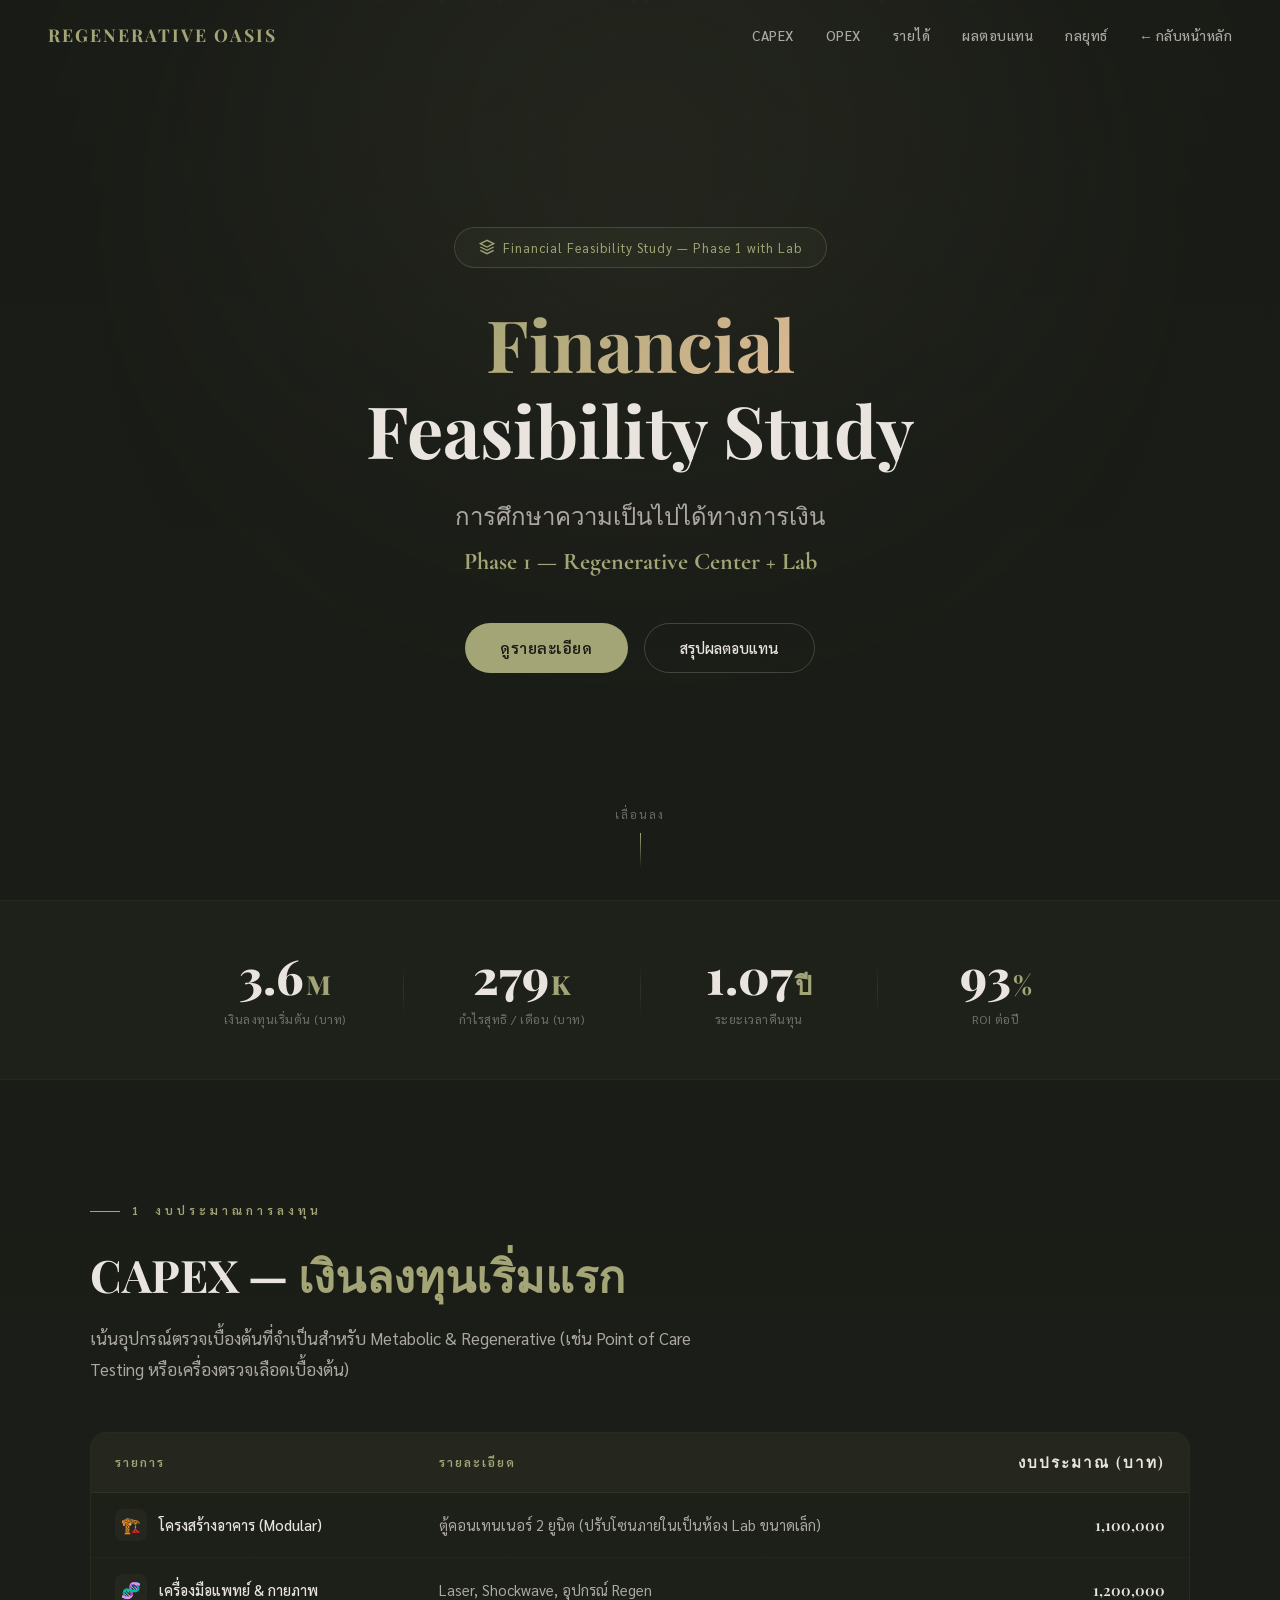
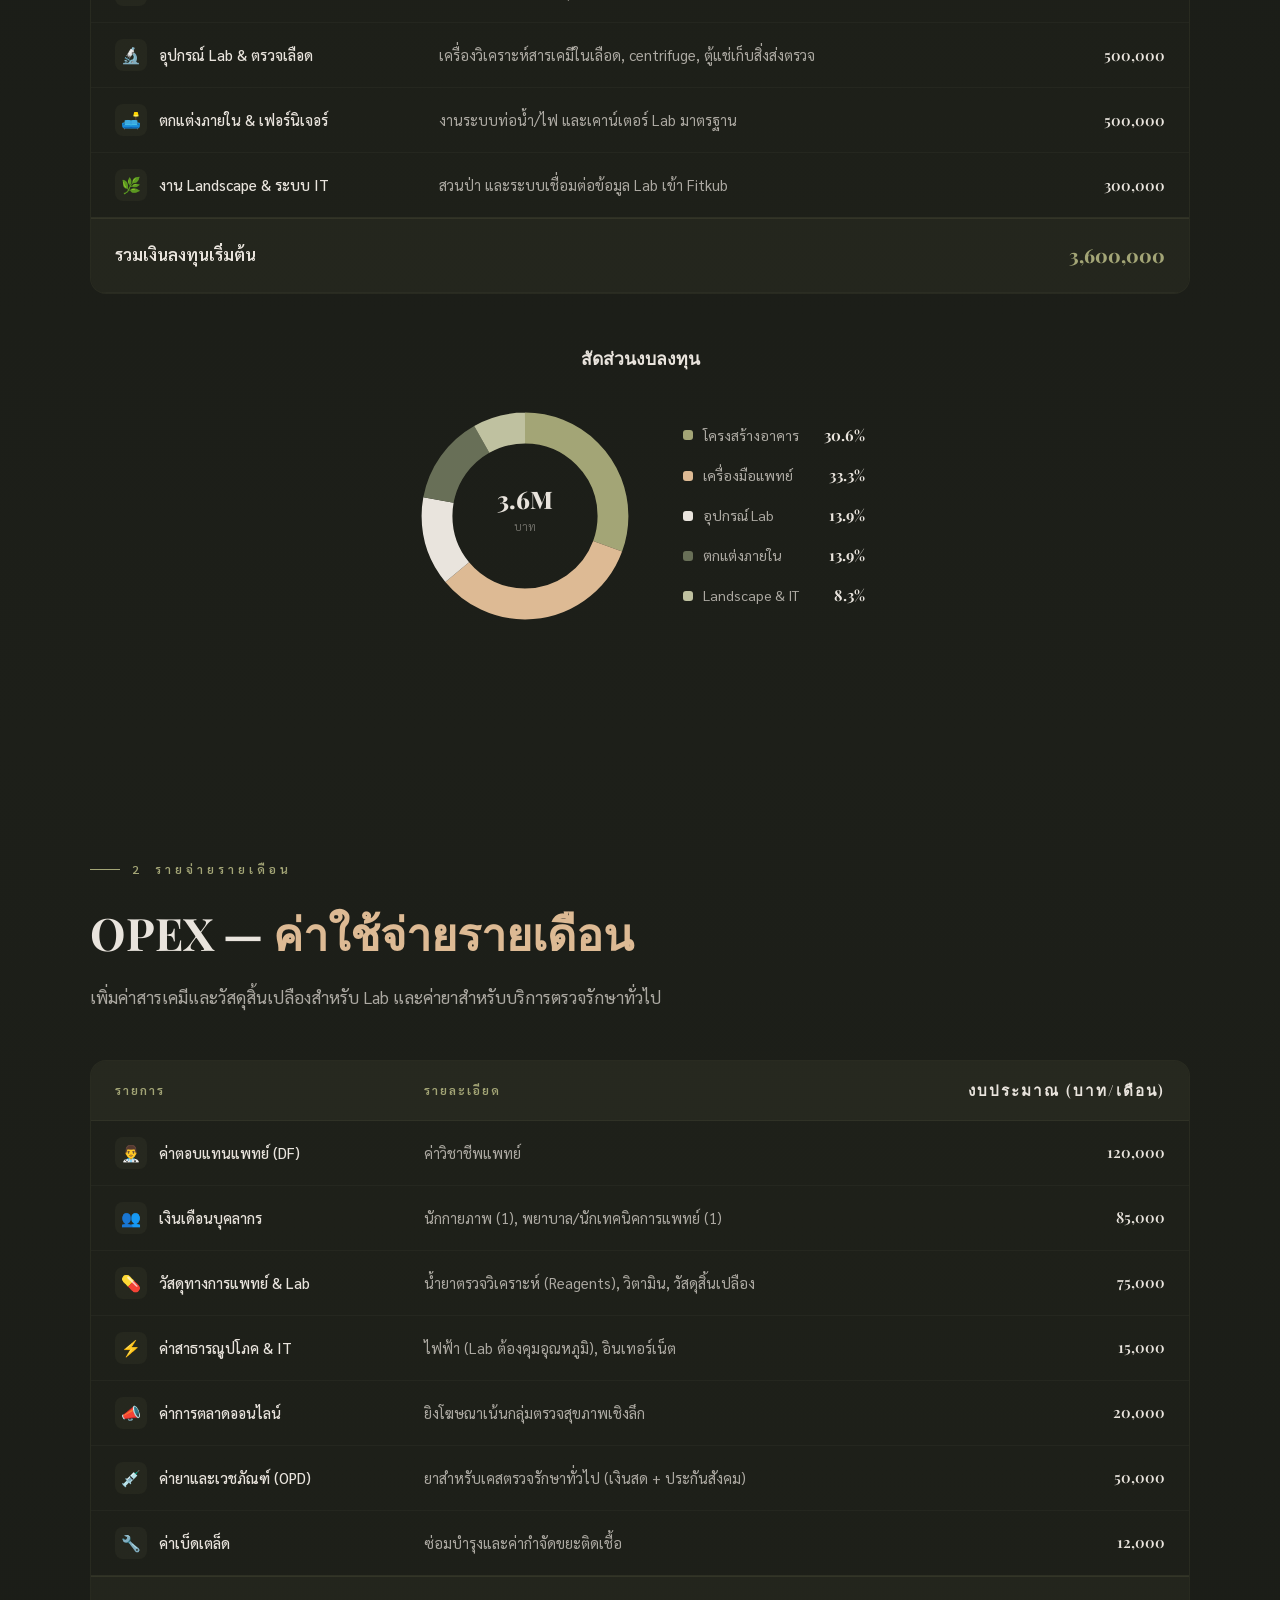
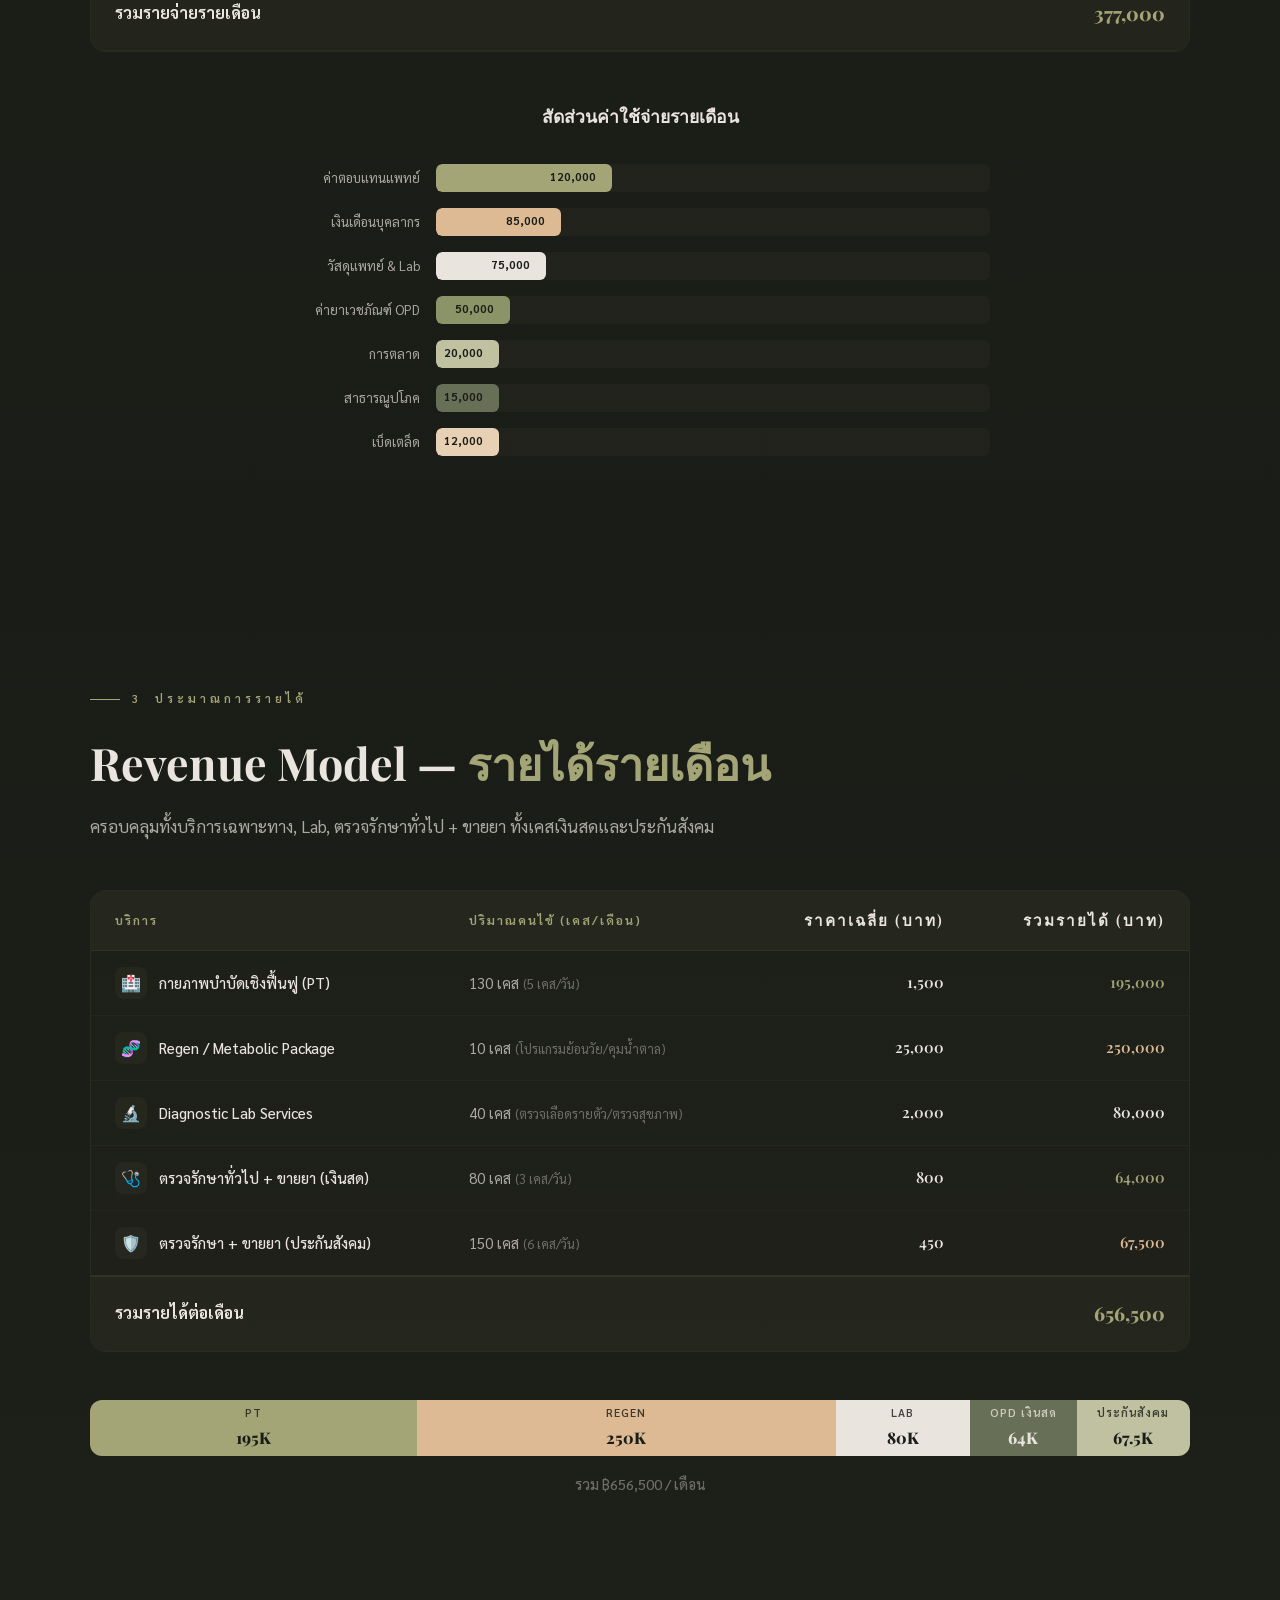
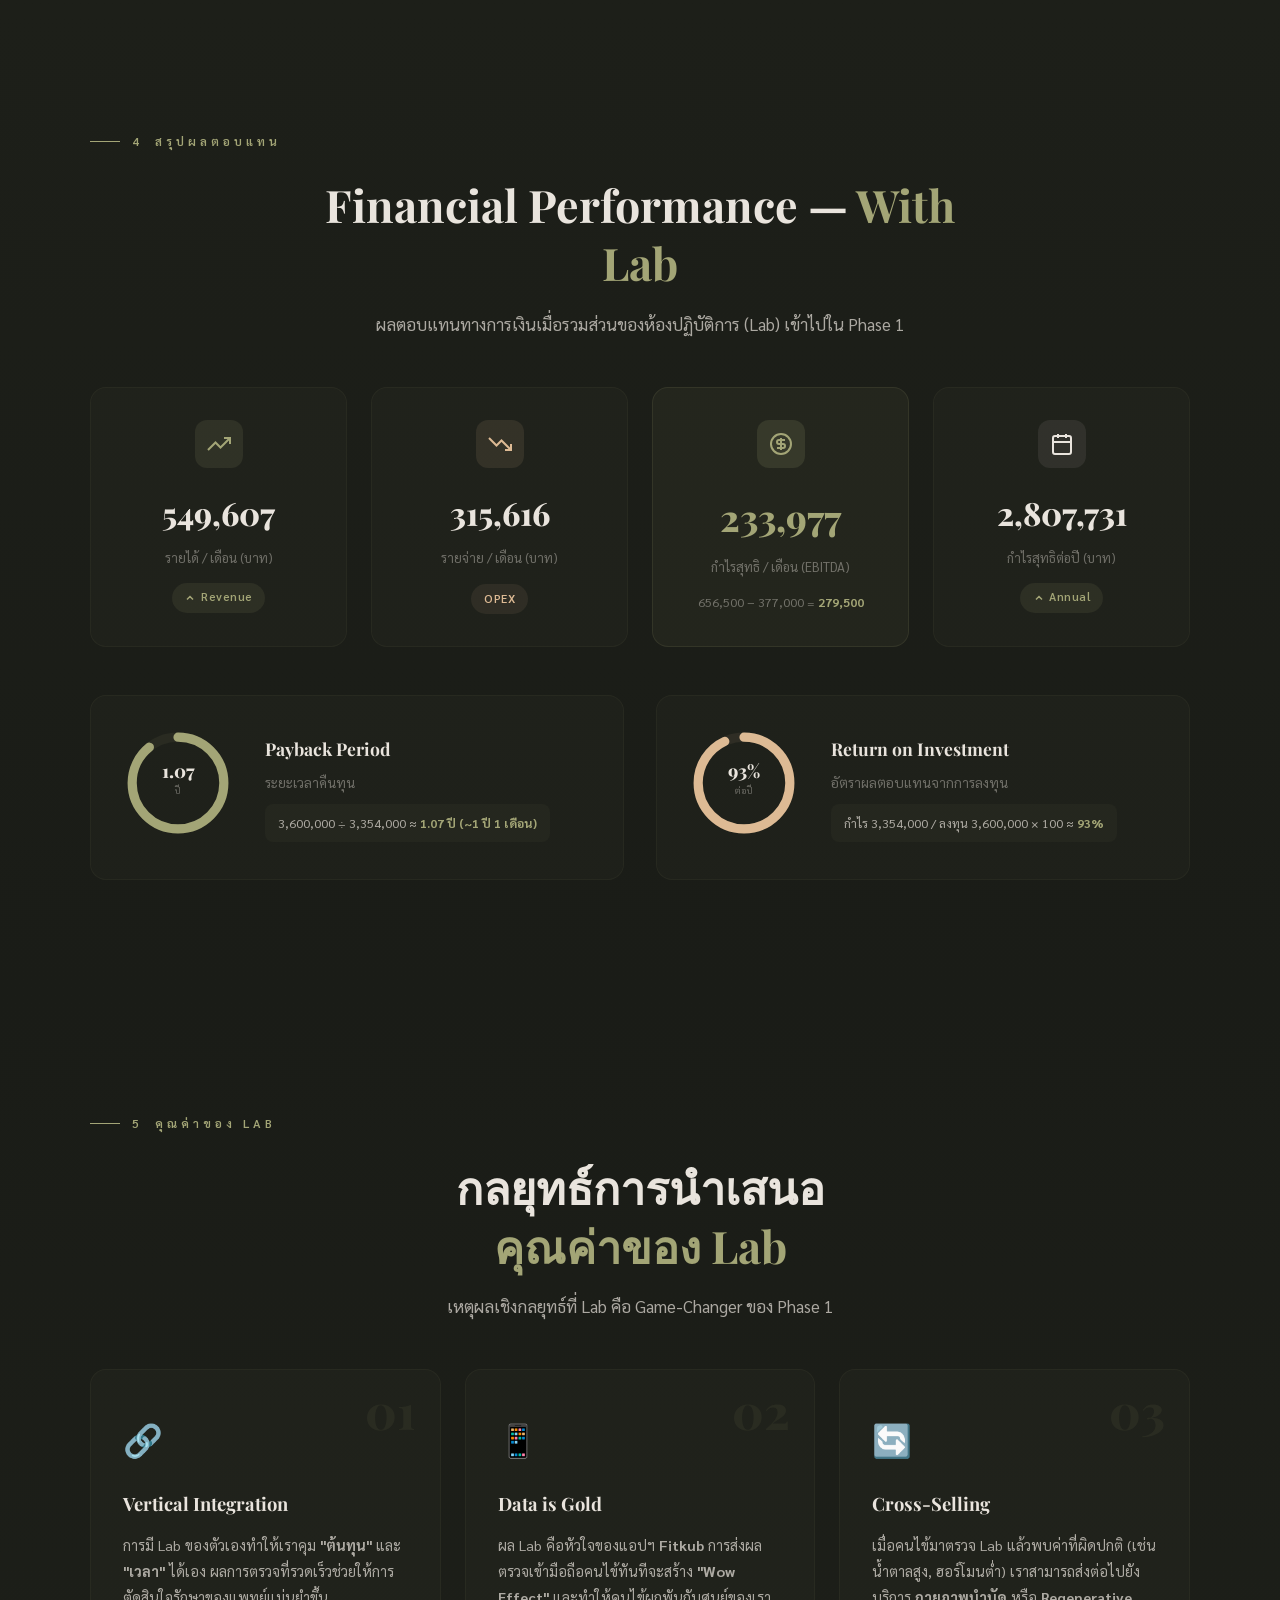
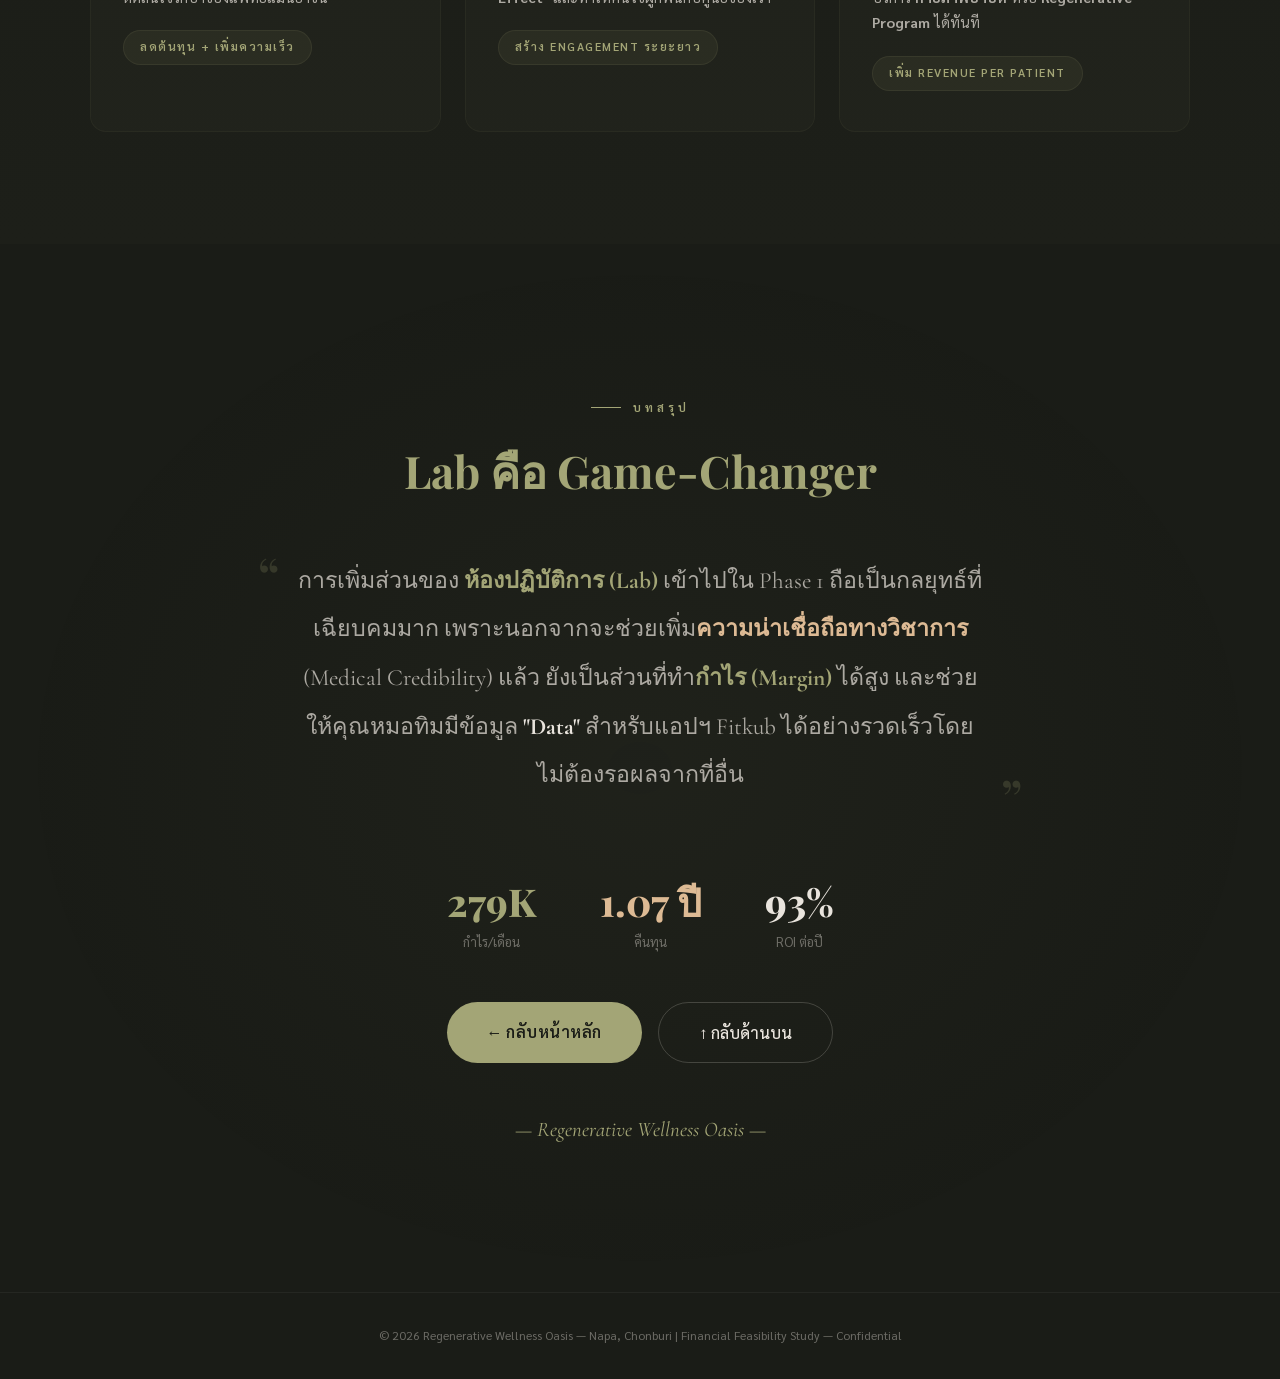
==== feasibility.html @ ae953f95 "feat: add Financial Feasibility Study page with OPD + pharmacy revenue streams - New feasibility.htm" ====
<!DOCTYPE html>
<html lang="th">

<head>
    <meta charset="UTF-8">
    <meta name="viewport" content="width=device-width, initial-scale=1.0">
    <title>Financial Feasibility Study | Regenerative Wellness Oasis</title>
    <meta name="description" content="การศึกษาความเป็นไปได้ทางการเงิน โครงการ Regenerative Wellness Oasis นาป่า ชลบุรี">
    <link rel="stylesheet" href="styles.css">
    <link rel="stylesheet" href="feasibility.css">
</head>

<body>

    <!-- LOADING SCREEN -->
    <div class="loader" id="loader">
        <div class="loader-ring" style="position:relative"></div>
    </div>

    <!-- PARTICLES -->
    <div class="particles" id="particles"></div>

    <!-- NAVIGATION -->
    <nav id="nav">
        <a href="index.html" class="nav-logo" style="text-decoration:none">REGENERATIVE OASIS</a>
        <ul class="nav-links">
            <li><a href="#capex">CAPEX</a></li>
            <li><a href="#opex">OPEX</a></li>
            <li><a href="#revenue">รายได้</a></li>
            <li><a href="#performance">ผลตอบแทน</a></li>
            <li><a href="#strategy">กลยุทธ์</a></li>
            <li><a href="index.html">← กลับหน้าหลัก</a></li>
        </ul>
    </nav>

    <!-- ============================== HERO ============================== -->
    <section class="hero feasibility-hero">
        <div class="hero-bg feasibility-hero-bg"></div>
        <div class="hero-content">
            <div class="hero-badge">
                <svg width="16" height="16" viewBox="0 0 24 24" fill="none" stroke="currentColor" stroke-width="2">
                    <path d="M12 2L2 7l10 5 10-5-10-5zM2 17l10 5 10-5M2 12l10 5 10-5" />
                </svg>
                Financial Feasibility Study — Phase 1 with Lab
            </div>
            <h1>
                <span class="gradient-text">Financial</span><br>
                Feasibility Study
            </h1>
            <p class="hero-subtitle">
                การศึกษาความเป็นไปได้ทางการเงิน<br>
                <strong style="color:var(--sage)">Phase 1 — Regenerative Center + Lab</strong>
            </p>
            <div class="hero-cta">
                <button class="btn-primary"
                    onclick="document.getElementById('capex').scrollIntoView({behavior:'smooth'})">ดูรายละเอียด</button>
                <button class="btn-outline"
                    onclick="document.getElementById('performance').scrollIntoView({behavior:'smooth'})">สรุปผลตอบแทน</button>
            </div>
        </div>
        <div class="scroll-indicator">
            <span>เลื่อนลง</span>
            <div class="scroll-line"></div>
        </div>
    </section>

    <!-- ============================== EXECUTIVE SUMMARY STRIP ============================== -->
    <div class="exec-strip">
        <div class="exec-strip-inner">
            <div class="exec-stat reveal">
                <div class="exec-number">3.6<span class="exec-unit">M</span></div>
                <div class="exec-label">เงินลงทุนเริ่มต้น (บาท)</div>
            </div>
            <div class="exec-divider"></div>
            <div class="exec-stat reveal reveal-delay-1">
                <div class="exec-number">279<span class="exec-unit">K</span></div>
                <div class="exec-label">กำไรสุทธิ / เดือน (บาท)</div>
            </div>
            <div class="exec-divider"></div>
            <div class="exec-stat reveal reveal-delay-2">
                <div class="exec-number">1.07<span class="exec-unit">ปี</span></div>
                <div class="exec-label">ระยะเวลาคืนทุน</div>
            </div>
            <div class="exec-divider"></div>
            <div class="exec-stat reveal reveal-delay-3">
                <div class="exec-number">93<span class="exec-unit">%</span></div>
                <div class="exec-label">ROI ต่อปี</div>
            </div>
        </div>
    </div>

    <!-- ============================== CAPEX ============================== -->
    <section id="capex" class="fs-section">
        <div class="section-container">
            <div class="section-label reveal">
                <span>1</span> งบประมาณการลงทุน
            </div>
            <h2 class="section-title reveal reveal-delay-1">
                CAPEX — <span style="color:var(--sage)">เงินลงทุนเริ่มแรก</span>
            </h2>
            <p class="section-desc reveal reveal-delay-2">
                เน้นอุปกรณ์ตรวจเบื้องต้นที่จำเป็นสำหรับ Metabolic & Regenerative
                (เช่น Point of Care Testing หรือเครื่องตรวจเลือดเบื้องต้น)
            </p>

            <div class="fs-table-wrap reveal reveal-delay-3">
                <table class="fs-table">
                    <thead>
                        <tr>
                            <th>รายการ</th>
                            <th>รายละเอียด</th>
                            <th class="num">งบประมาณ (บาท)</th>
                        </tr>
                    </thead>
                    <tbody>
                        <tr>
                            <td>
                                <div class="item-with-icon">
                                    <span class="table-icon">🏗️</span>
                                    โครงสร้างอาคาร (Modular)
                                </div>
                            </td>
                            <td>ตู้คอนเทนเนอร์ 2 ยูนิต (ปรับโซนภายในเป็นห้อง Lab ขนาดเล็ก)</td>
                            <td class="num">1,100,000</td>
                        </tr>
                        <tr>
                            <td>
                                <div class="item-with-icon">
                                    <span class="table-icon">🧬</span>
                                    เครื่องมือแพทย์ & กายภาพ
                                </div>
                            </td>
                            <td>Laser, Shockwave, อุปกรณ์ Regen</td>
                            <td class="num">1,200,000</td>
                        </tr>
                        <tr>
                            <td>
                                <div class="item-with-icon">
                                    <span class="table-icon">🔬</span>
                                    อุปกรณ์ Lab & ตรวจเลือด
                                </div>
                            </td>
                            <td>เครื่องวิเคราะห์สารเคมีในเลือด, centrifuge, ตู้แช่เก็บสิ่งส่งตรวจ</td>
                            <td class="num">500,000</td>
                        </tr>
                        <tr>
                            <td>
                                <div class="item-with-icon">
                                    <span class="table-icon">🛋️</span>
                                    ตกแต่งภายใน & เฟอร์นิเจอร์
                                </div>
                            </td>
                            <td>งานระบบท่อน้ำ/ไฟ และเคาน์เตอร์ Lab มาตรฐาน</td>
                            <td class="num">500,000</td>
                        </tr>
                        <tr>
                            <td>
                                <div class="item-with-icon">
                                    <span class="table-icon">🌿</span>
                                    งาน Landscape & ระบบ IT
                                </div>
                            </td>
                            <td>สวนป่า และระบบเชื่อมต่อข้อมูล Lab เข้า Fitkub</td>
                            <td class="num">300,000</td>
                        </tr>
                    </tbody>
                    <tfoot>
                        <tr>
                            <td colspan="2">รวมเงินลงทุนเริ่มต้น</td>
                            <td class="num total">3,600,000</td>
                        </tr>
                    </tfoot>
                </table>
            </div>

            <!-- CAPEX Donut Chart -->
            <div class="chart-section reveal">
                <h3 class="chart-title">สัดส่วนงบลงทุน</h3>
                <div class="donut-container">
                    <svg class="donut-chart" viewBox="0 0 200 200">
                        <!-- Background circle -->
                        <circle cx="100" cy="100" r="80" fill="none" stroke="rgba(163,165,118,0.06)"
                            stroke-width="28" />
                        <!-- Segments — total circumference = 2π×80 ≈ 502.65 -->
                        <!-- Building 30.56% = 153.6 -->
                        <circle class="donut-seg seg-1" cx="100" cy="100" r="80" fill="none" stroke="var(--sage)"
                            stroke-width="28" stroke-dasharray="153.6 349.05" stroke-dashoffset="0"
                            transform="rotate(-90 100 100)" />
                        <!-- Medical 33.33% = 167.55 -->
                        <circle class="donut-seg seg-2" cx="100" cy="100" r="80" fill="none" stroke="var(--sand)"
                            stroke-width="28" stroke-dasharray="167.55 335.1" stroke-dashoffset="-153.6"
                            transform="rotate(-90 100 100)" />
                        <!-- Lab 13.89% = 69.81 -->
                        <circle class="donut-seg seg-3" cx="100" cy="100" r="80" fill="none" stroke="var(--cream)"
                            stroke-width="28" stroke-dasharray="69.81 432.84" stroke-dashoffset="-321.15"
                            transform="rotate(-90 100 100)" />
                        <!-- Interior 13.89% -->
                        <circle class="donut-seg seg-4" cx="100" cy="100" r="80" fill="none" stroke="var(--olive)"
                            stroke-width="28" stroke-dasharray="69.81 432.84" stroke-dashoffset="-390.96"
                            transform="rotate(-90 100 100)" />
                        <!-- Landscape 8.33% = 41.89 -->
                        <circle class="donut-seg seg-5" cx="100" cy="100" r="80" fill="none" stroke="var(--sage-light)"
                            stroke-width="28" stroke-dasharray="41.89 460.76" stroke-dashoffset="-460.77"
                            transform="rotate(-90 100 100)" />
                        <!-- Center text -->
                        <text x="100" y="94" text-anchor="middle" fill="var(--cream)" font-family="Playfair Display"
                            font-size="22" font-weight="800">3.6M</text>
                        <text x="100" y="114" text-anchor="middle" fill="var(--text-muted)" font-family="Sarabun"
                            font-size="10">บาท</text>
                    </svg>
                    <div class="donut-legend">
                        <div class="legend-item"><span class="legend-dot" style="background:var(--sage)"></span>
                            โครงสร้างอาคาร
                            <strong>30.6%</strong>
                        </div>
                        <div class="legend-item"><span class="legend-dot" style="background:var(--sand)"></span>
                            เครื่องมือแพทย์
                            <strong>33.3%</strong>
                        </div>
                        <div class="legend-item"><span class="legend-dot" style="background:var(--cream)"></span>
                            อุปกรณ์ Lab
                            <strong>13.9%</strong>
                        </div>
                        <div class="legend-item"><span class="legend-dot" style="background:var(--olive)"></span>
                            ตกแต่งภายใน
                            <strong>13.9%</strong>
                        </div>
                        <div class="legend-item"><span class="legend-dot" style="background:var(--sage-light)"></span>
                            Landscape & IT
                            <strong>8.3%</strong>
                        </div>
                    </div>
                </div>
            </div>
        </div>
    </section>

    <!-- ============================== OPEX ============================== -->
    <section id="opex" class="fs-section fs-section-alt">
        <div class="section-container">
            <div class="section-label reveal">
                <span>2</span> รายจ่ายรายเดือน
            </div>
            <h2 class="section-title reveal reveal-delay-1">
                OPEX — <span style="color:var(--sand)">ค่าใช้จ่ายรายเดือน</span>
            </h2>
            <p class="section-desc reveal reveal-delay-2">
                เพิ่มค่าสารเคมีและวัสดุสิ้นเปลืองสำหรับ Lab และค่ายาสำหรับบริการตรวจรักษาทั่วไป
            </p>

            <div class="fs-table-wrap reveal reveal-delay-3">
                <table class="fs-table">
                    <thead>
                        <tr>
                            <th>รายการ</th>
                            <th>รายละเอียด</th>
                            <th class="num">งบประมาณ (บาท/เดือน)</th>
                        </tr>
                    </thead>
                    <tbody>
                        <tr>
                            <td>
                                <div class="item-with-icon">
                                    <span class="table-icon">👨‍⚕️</span>
                                    ค่าตอบแทนแพทย์ (DF)
                                </div>
                            </td>
                            <td>ค่าวิชาชีพแพทย์</td>
                            <td class="num">120,000</td>
                        </tr>
                        <tr>
                            <td>
                                <div class="item-with-icon">
                                    <span class="table-icon">👥</span>
                                    เงินเดือนบุคลากร
                                </div>
                            </td>
                            <td>นักกายภาพ (1), พยาบาล/นักเทคนิคการแพทย์ (1)</td>
                            <td class="num">85,000</td>
                        </tr>
                        <tr>
                            <td>
                                <div class="item-with-icon">
                                    <span class="table-icon">💊</span>
                                    วัสดุทางการแพทย์ & Lab
                                </div>
                            </td>
                            <td>น้ำยาตรวจวิเคราะห์ (Reagents), วิตามิน, วัสดุสิ้นเปลือง</td>
                            <td class="num">75,000</td>
                        </tr>
                        <tr>
                            <td>
                                <div class="item-with-icon">
                                    <span class="table-icon">⚡</span>
                                    ค่าสาธารณูปโภค & IT
                                </div>
                            </td>
                            <td>ไฟฟ้า (Lab ต้องคุมอุณหภูมิ), อินเทอร์เน็ต</td>
                            <td class="num">15,000</td>
                        </tr>
                        <tr>
                            <td>
                                <div class="item-with-icon">
                                    <span class="table-icon">📣</span>
                                    ค่าการตลาดออนไลน์
                                </div>
                            </td>
                            <td>ยิงโฆษณาเน้นกลุ่มตรวจสุขภาพเชิงลึก</td>
                            <td class="num">20,000</td>
                        </tr>
                        <tr>
                            <td>
                                <div class="item-with-icon">
                                    <span class="table-icon">💉</span>
                                    ค่ายาและเวชภัณฑ์ (OPD)
                                </div>
                            </td>
                            <td>ยาสำหรับเคสตรวจรักษาทั่วไป (เงินสด + ประกันสังคม)</td>
                            <td class="num">50,000</td>
                        </tr>
                        <tr>
                            <td>
                                <div class="item-with-icon">
                                    <span class="table-icon">🔧</span>
                                    ค่าเบ็ดเตล็ด
                                </div>
                            </td>
                            <td>ซ่อมบำรุงและค่ากำจัดขยะติดเชื้อ</td>
                            <td class="num">12,000</td>
                        </tr>
                    </tbody>
                    <tfoot>
                        <tr>
                            <td colspan="2">รวมรายจ่ายรายเดือน</td>
                            <td class="num total">377,000</td>
                        </tr>
                    </tfoot>
                </table>
            </div>

            <!-- OPEX Bar Chart -->
            <div class="chart-section reveal">
                <h3 class="chart-title">สัดส่วนค่าใช้จ่ายรายเดือน</h3>
                <div class="bar-chart">
                    <div class="bar-row">
                        <span class="bar-label">ค่าตอบแทนแพทย์</span>
                        <div class="bar-track">
                            <div class="bar-fill" style="--bar-width:31.8%;--bar-color:var(--sage)"
                                data-value="120,000"></div>
                        </div>
                    </div>
                    <div class="bar-row">
                        <span class="bar-label">เงินเดือนบุคลากร</span>
                        <div class="bar-track">
                            <div class="bar-fill" style="--bar-width:22.5%;--bar-color:var(--sand)" data-value="85,000">
                            </div>
                        </div>
                    </div>
                    <div class="bar-row">
                        <span class="bar-label">วัสดุแพทย์ & Lab</span>
                        <div class="bar-track">
                            <div class="bar-fill" style="--bar-width:19.9%;--bar-color:var(--cream)"
                                data-value="75,000"></div>
                        </div>
                    </div>
                    <div class="bar-row">
                        <span class="bar-label">ค่ายาเวชภัณฑ์ OPD</span>
                        <div class="bar-track">
                            <div class="bar-fill" style="--bar-width:13.3%;--bar-color:#8B9467" data-value="50,000">
                            </div>
                        </div>
                    </div>
                    <div class="bar-row">
                        <span class="bar-label">การตลาด</span>
                        <div class="bar-track">
                            <div class="bar-fill" style="--bar-width:5.3%;--bar-color:var(--sage-light)"
                                data-value="20,000"></div>
                        </div>
                    </div>
                    <div class="bar-row">
                        <span class="bar-label">สาธารณูปโภค</span>
                        <div class="bar-track">
                            <div class="bar-fill" style="--bar-width:4%;--bar-color:var(--olive)" data-value="15,000">
                            </div>
                        </div>
                    </div>
                    <div class="bar-row">
                        <span class="bar-label">เบ็ดเตล็ด</span>
                        <div class="bar-track">
                            <div class="bar-fill" style="--bar-width:3.2%;--bar-color:var(--sand-light)"
                                data-value="12,000"></div>
                        </div>
                    </div>
                </div>
            </div>
        </div>
    </section>

    <!-- ============================== REVENUE ============================== -->
    <section id="revenue" class="fs-section">
        <div class="section-container">
            <div class="section-label reveal">
                <span>3</span> ประมาณการรายได้
            </div>
            <h2 class="section-title reveal reveal-delay-1">
                Revenue Model — <span style="color:var(--sage)">รายได้รายเดือน</span>
            </h2>
            <p class="section-desc reveal reveal-delay-2">
                ครอบคลุมทั้งบริการเฉพาะทาง, Lab, ตรวจรักษาทั่วไป + ขายยา ทั้งเคสเงินสดและประกันสังคม
            </p>

            <div class="fs-table-wrap reveal reveal-delay-3">
                <table class="fs-table revenue-table">
                    <thead>
                        <tr>
                            <th>บริการ</th>
                            <th>ปริมาณคนไข้ (เคส/เดือน)</th>
                            <th class="num">ราคาเฉลี่ย (บาท)</th>
                            <th class="num">รวมรายได้ (บาท)</th>
                        </tr>
                    </thead>
                    <tbody>
                        <tr>
                            <td>
                                <div class="item-with-icon">
                                    <span class="table-icon">🏥</span>
                                    กายภาพบำบัดเชิงฟื้นฟู (PT)
                                </div>
                            </td>
                            <td>130 เคส <span class="detail-note">(5 เคส/วัน)</span></td>
                            <td class="num">1,500</td>
                            <td class="num highlight-sage">195,000</td>
                        </tr>
                        <tr>
                            <td>
                                <div class="item-with-icon">
                                    <span class="table-icon">🧬</span>
                                    Regen / Metabolic Package
                                </div>
                            </td>
                            <td>10 เคส <span class="detail-note">(โปรแกรมย้อนวัย/คุมน้ำตาล)</span></td>
                            <td class="num">25,000</td>
                            <td class="num highlight-sand">250,000</td>
                        </tr>
                        <tr>
                            <td>
                                <div class="item-with-icon">
                                    <span class="table-icon">🔬</span>
                                    Diagnostic Lab Services
                                </div>
                            </td>
                            <td>40 เคส <span class="detail-note">(ตรวจเลือดรายตัว/ตรวจสุขภาพ)</span></td>
                            <td class="num">2,000</td>
                            <td class="num highlight-cream">80,000</td>
                        </tr>
                        <tr>
                            <td>
                                <div class="item-with-icon">
                                    <span class="table-icon">🩺</span>
                                    ตรวจรักษาทั่วไป + ขายยา (เงินสด)
                                </div>
                            </td>
                            <td>80 เคส <span class="detail-note">(3 เคส/วัน)</span></td>
                            <td class="num">800</td>
                            <td class="num highlight-sage">64,000</td>
                        </tr>
                        <tr>
                            <td>
                                <div class="item-with-icon">
                                    <span class="table-icon">🛡️</span>
                                    ตรวจรักษา + ขายยา (ประกันสังคม)
                                </div>
                            </td>
                            <td>150 เคส <span class="detail-note">(6 เคส/วัน)</span></td>
                            <td class="num">450</td>
                            <td class="num highlight-sand">67,500</td>
                        </tr>
                    </tbody>
                    <tfoot>
                        <tr>
                            <td colspan="3">รวมรายได้ต่อเดือน</td>
                            <td class="num total">656,500</td>
                        </tr>
                    </tfoot>
                </table>
            </div>

            <!-- Revenue comparison -->
            <div class="revenue-visual reveal">
                <div class="revenue-bar-stack">
                    <div class="rev-segment" style="flex:195;background:var(--sage)">
                        <span class="rev-seg-label">PT</span>
                        <span class="rev-seg-amount">195K</span>
                    </div>
                    <div class="rev-segment" style="flex:250;background:var(--sand)">
                        <span class="rev-seg-label">Regen</span>
                        <span class="rev-seg-amount">250K</span>
                    </div>
                    <div class="rev-segment" style="flex:80;background:var(--cream);color:var(--bg-dark)">
                        <span class="rev-seg-label">Lab</span>
                        <span class="rev-seg-amount">80K</span>
                    </div>
                    <div class="rev-segment" style="flex:64;background:var(--olive);color:var(--cream)">
                        <span class="rev-seg-label">OPD เงินสด</span>
                        <span class="rev-seg-amount">64K</span>
                    </div>
                    <div class="rev-segment" style="flex:67.5;background:var(--sage-light);color:var(--bg-dark)">
                        <span class="rev-seg-label">ประกันสังคม</span>
                        <span class="rev-seg-amount">67.5K</span>
                    </div>
                </div>
                <div class="rev-total-label">รวม ฿656,500 / เดือน</div>
            </div>
        </div>
    </section>

    <!-- ============================== FINANCIAL PERFORMANCE ============================== -->
    <section id="performance" class="fs-section fs-section-alt">
        <div class="section-container">
            <div class="section-label reveal" style="justify-content:center">
                <span>4</span> สรุปผลตอบแทน
            </div>
            <h2 class="section-title reveal reveal-delay-1"
                style="text-align:center;max-width:700px;margin:0 auto 1rem">
                Financial Performance — <span style="color:var(--sage)">With Lab</span>
            </h2>
            <p class="section-desc reveal reveal-delay-2" style="text-align:center;max-width:650px;margin:0 auto 3rem">
                ผลตอบแทนทางการเงินเมื่อรวมส่วนของห้องปฏิบัติการ (Lab) เข้าไปใน Phase 1
            </p>

            <div class="kpi-grid">
                <!-- Revenue -->
                <div class="kpi-card reveal">
                    <div class="kpi-icon-wrap income">
                        <svg width="24" height="24" viewBox="0 0 24 24" fill="none" stroke="currentColor"
                            stroke-width="2">
                            <polyline points="23 6 13.5 15.5 8.5 10.5 1 18" />
                            <polyline points="17 6 23 6 23 12" />
                        </svg>
                    </div>
                    <div class="kpi-value">656,500</div>
                    <div class="kpi-subtitle">รายได้ / เดือน (บาท)</div>
                    <div class="kpi-trend up">
                        <svg width="12" height="12" viewBox="0 0 24 24" fill="none" stroke="currentColor"
                            stroke-width="3">
                            <polyline points="18 15 12 9 6 15" />
                        </svg>
                        Revenue
                    </div>
                </div>

                <!-- Expense -->
                <div class="kpi-card reveal reveal-delay-1">
                    <div class="kpi-icon-wrap expense">
                        <svg width="24" height="24" viewBox="0 0 24 24" fill="none" stroke="currentColor"
                            stroke-width="2">
                            <polyline points="23 18 13.5 8.5 8.5 13.5 1 6" />
                            <polyline points="17 18 23 18 23 12" />
                        </svg>
                    </div>
                    <div class="kpi-value">377,000</div>
                    <div class="kpi-subtitle">รายจ่าย / เดือน (บาท)</div>
                    <div class="kpi-trend neutral">OPEX</div>
                </div>

                <!-- Monthly Profit -->
                <div class="kpi-card kpi-highlight reveal reveal-delay-2">
                    <div class="kpi-icon-wrap profit">
                        <svg width="24" height="24" viewBox="0 0 24 24" fill="none" stroke="currentColor"
                            stroke-width="2">
                            <circle cx="12" cy="12" r="10" />
                            <path d="M16 8h-6a2 2 0 1 0 0 4h4a2 2 0 1 1 0 4H8" />
                            <path d="M12 18V6" />
                        </svg>
                    </div>
                    <div class="kpi-value highlight-number">279,500</div>
                    <div class="kpi-subtitle">กำไรสุทธิ / เดือน (EBITDA)</div>
                    <div class="kpi-formula">656,500 − 377,000 = <strong>279,500</strong></div>
                </div>

                <!-- Annual Profit -->
                <div class="kpi-card reveal reveal-delay-3">
                    <div class="kpi-icon-wrap annual">
                        <svg width="24" height="24" viewBox="0 0 24 24" fill="none" stroke="currentColor"
                            stroke-width="2">
                            <rect x="3" y="4" width="18" height="18" rx="2" ry="2" />
                            <line x1="16" y1="2" x2="16" y2="6" />
                            <line x1="8" y1="2" x2="8" y2="6" />
                            <line x1="3" y1="10" x2="21" y2="10" />
                        </svg>
                    </div>
                    <div class="kpi-value">3,354,000</div>
                    <div class="kpi-subtitle">กำไรสุทธิต่อปี (บาท)</div>
                    <div class="kpi-trend up">
                        <svg width="12" height="12" viewBox="0 0 24 24" fill="none" stroke="currentColor"
                            stroke-width="3">
                            <polyline points="18 15 12 9 6 15" />
                        </svg>
                        Annual
                    </div>
                </div>
            </div>

            <!-- Payback & ROI Cards -->
            <div class="payback-grid reveal">
                <div class="payback-card">
                    <div class="payback-visual">
                        <svg class="payback-ring" viewBox="0 0 120 120">
                            <circle cx="60" cy="60" r="50" fill="none" stroke="rgba(163,165,118,0.08)"
                                stroke-width="10" />
                            <circle cx="60" cy="60" r="50" fill="none" stroke="var(--sage)" stroke-width="10"
                                stroke-dasharray="280 34" stroke-linecap="round" transform="rotate(-90 60 60)" />
                            <text x="60" y="55" text-anchor="middle" fill="var(--cream)" font-family="Playfair Display"
                                font-size="20" font-weight="800">1.07</text>
                            <text x="60" y="72" text-anchor="middle" fill="var(--text-muted)" font-family="Sarabun"
                                font-size="10">ปี</text>
                        </svg>
                    </div>
                    <div>
                        <h3>Payback Period</h3>
                        <p>ระยะเวลาคืนทุน</p>
                        <div class="payback-formula">3,600,000 ÷ 3,354,000 ≈ <strong>1.07 ปี (~1 ปี 1 เดือน)</strong>
                        </div>
                    </div>
                </div>

                <div class="payback-card">
                    <div class="payback-visual">
                        <svg class="payback-ring" viewBox="0 0 120 120">
                            <circle cx="60" cy="60" r="50" fill="none" stroke="rgba(221,186,148,0.08)"
                                stroke-width="10" />
                            <circle cx="60" cy="60" r="50" fill="none" stroke="var(--sand)" stroke-width="10"
                                stroke-dasharray="292 22" stroke-linecap="round" transform="rotate(-90 60 60)" />
                            <text x="60" y="55" text-anchor="middle" fill="var(--cream)" font-family="Playfair Display"
                                font-size="20" font-weight="800">93%</text>
                            <text x="60" y="72" text-anchor="middle" fill="var(--text-muted)" font-family="Sarabun"
                                font-size="10">ต่อปี</text>
                        </svg>
                    </div>
                    <div>
                        <h3>Return on Investment</h3>
                        <p>อัตราผลตอบแทนจากการลงทุน</p>
                        <div class="payback-formula">กำไร 3,354,000 / ลงทุน 3,600,000 × 100 ≈ <strong>93%</strong></div>
                    </div>
                </div>
            </div>
        </div>
    </section>

    <!-- ============================== STRATEGY ============================== -->
    <section id="strategy" class="fs-section">
        <div class="section-container">
            <div class="section-label reveal" style="justify-content:center">
                <span>5</span> คุณค่าของ Lab
            </div>
            <h2 class="section-title reveal reveal-delay-1"
                style="text-align:center;max-width:750px;margin:0 auto 1rem">
                กลยุทธ์การนำเสนอ<br><span style="color:var(--sage)">คุณค่าของ Lab</span>
            </h2>
            <p class="section-desc reveal reveal-delay-2" style="text-align:center;max-width:650px;margin:0 auto 3rem">
                เหตุผลเชิงกลยุทธ์ที่ Lab คือ Game-Changer ของ Phase 1
            </p>

            <div class="strategy-grid">
                <!-- Strategy 1 -->
                <div class="strategy-card reveal">
                    <div class="strategy-number">01</div>
                    <div class="strategy-icon">🔗</div>
                    <h3>Vertical Integration</h3>
                    <p>
                        การมี Lab ของตัวเองทำให้เราคุม <strong>"ต้นทุน"</strong> และ <strong>"เวลา"</strong> ได้เอง
                        ผลการตรวจที่รวดเร็วช่วยให้การตัดสินใจรักษาของแพทย์แม่นยำขึ้น
                    </p>
                    <div class="strategy-tag">ลดต้นทุน + เพิ่มความเร็ว</div>
                </div>

                <!-- Strategy 2 -->
                <div class="strategy-card reveal reveal-delay-1">
                    <div class="strategy-number">02</div>
                    <div class="strategy-icon">📱</div>
                    <h3>Data is Gold</h3>
                    <p>
                        ผล Lab คือหัวใจของแอปฯ <strong>Fitkub</strong> การส่งผลตรวจเข้ามือถือคนไข้ทันทีจะสร้าง
                        <strong>"Wow Effect"</strong> และทำให้คนไข้ผูกพันกับศูนย์ของเรา
                    </p>
                    <div class="strategy-tag">สร้าง Engagement ระยะยาว</div>
                </div>

                <!-- Strategy 3 -->
                <div class="strategy-card reveal reveal-delay-2">
                    <div class="strategy-number">03</div>
                    <div class="strategy-icon">🔄</div>
                    <h3>Cross-Selling</h3>
                    <p>
                        เมื่อคนไข้มาตรวจ Lab แล้วพบค่าที่ผิดปกติ (เช่น น้ำตาลสูง, ฮอร์โมนต่ำ)
                        เราสามารถส่งต่อไปยังบริการ <strong>กายภาพบำบัด</strong> หรือ <strong>Regenerative
                            Program</strong> ได้ทันที
                    </p>
                    <div class="strategy-tag">เพิ่ม Revenue per Patient</div>
                </div>
            </div>
        </div>
    </section>

    <!-- ============================== CLOSING ============================== -->
    <section class="closing" id="closing">
        <div class="section-container">
            <div class="section-label reveal" style="justify-content:center">บทสรุป</div>
            <h2 class="section-title reveal reveal-delay-1" style="text-align:center">
                <span style="color:var(--sage)">Lab คือ Game-Changer</span>
            </h2>

            <div class="closing-quote reveal reveal-delay-2">
                การเพิ่มส่วนของ <strong style="color:var(--sage)">ห้องปฏิบัติการ (Lab)</strong> เข้าไปใน Phase 1
                ถือเป็นกลยุทธ์ที่เฉียบคมมาก เพราะนอกจากจะช่วยเพิ่ม<strong
                    style="color:var(--sand)">ความน่าเชื่อถือทางวิชาการ</strong> (Medical Credibility) แล้ว
                ยังเป็นส่วนที่ทำ<strong style="color:var(--sage)">กำไร (Margin)</strong>
                ได้สูง และช่วยให้คุณหมอทิมมีข้อมูล <strong style="color:var(--cream)">"Data"</strong> สำหรับแอปฯ Fitkub
                ได้อย่างรวดเร็วโดยไม่ต้องรอผลจากที่อื่น
            </div>

            <div class="closing-stats reveal reveal-delay-3">
                <div class="cs-item">
                    <div class="cs-value" style="color:var(--sage)">279K</div>
                    <div class="cs-label">กำไร/เดือน</div>
                </div>
                <div class="cs-item">
                    <div class="cs-value" style="color:var(--sand)">1.07 ปี</div>
                    <div class="cs-label">คืนทุน</div>
                </div>
                <div class="cs-item">
                    <div class="cs-value" style="color:var(--cream)">93%</div>
                    <div class="cs-label">ROI ต่อปี</div>
                </div>
            </div>

            <div class="reveal" style="margin-top:3rem;display:flex;gap:1rem;justify-content:center;flex-wrap:wrap">
                <a href="index.html" class="btn-primary"
                    style="font-size:1rem;padding:1rem 2.5rem;text-decoration:none">
                    ← กลับหน้าหลัก
                </a>
                <button class="btn-outline" style="font-size:1rem;padding:1rem 2.5rem"
                    onclick="window.scrollTo({top:0,behavior:'smooth'})">
                    ↑ กลับด้านบน
                </button>
            </div>
            <div class="signature reveal">— Regenerative Wellness Oasis —</div>
        </div>
    </section>

    <!-- FOOTER -->
    <footer>
        <p>© 2026 Regenerative Wellness Oasis — Napa, Chonburi | Financial Feasibility Study — Confidential</p>
    </footer>

    <script>
        // Loader
        window.addEventListener('load', () => {
            setTimeout(() => document.getElementById('loader').classList.add('hidden'), 600);
        });

        // Nav scroll effect
        window.addEventListener('scroll', () => {
            document.getElementById('nav').classList.toggle('scrolled', window.scrollY > 50);
        });

        // Scroll reveal
        const revealEls = document.querySelectorAll('.reveal');
        const observer = new IntersectionObserver((entries) => {
            entries.forEach(e => {
                if (e.isIntersecting) {
                    e.target.classList.add('active');
                    observer.unobserve(e.target);
                }
            });
        }, { threshold: 0.15 });
        revealEls.forEach(el => observer.observe(el));

        // Particles
        (function createParticles() {
            const container = document.getElementById('particles');
            for (let i = 0; i < 25; i++) {
                const p = document.createElement('div');
                p.className = 'particle';
                p.style.left = Math.random() * 100 + '%';
                p.style.animationDuration = (8 + Math.random() * 12) + 's';
                p.style.animationDelay = Math.random() * 10 + 's';
                p.style.width = p.style.height = (2 + Math.random() * 3) + 'px';
                container.appendChild(p);
            }
        })();

        // Animate bars on scroll
        const barObserver = new IntersectionObserver((entries) => {
            entries.forEach(e => {
                if (e.isIntersecting) {
                    e.target.querySelectorAll('.bar-fill').forEach((bar, i) => {
                        setTimeout(() => {
                            bar.style.width = bar.style.getPropertyValue('--bar-width');
                        }, i * 120);
                    });
                    barObserver.unobserve(e.target);
                }
            });
        }, { threshold: 0.3 });
        document.querySelectorAll('.bar-chart').forEach(bc => barObserver.observe(bc));

        // Counter animation for KPI values
        function animateValue(el, start, end, duration) {
            const range = end - start;
            const startTime = performance.now();
            function update(currentTime) {
                const elapsed = currentTime - startTime;
                const progress = Math.min(elapsed / duration, 1);
                const eased = 1 - Math.pow(1 - progress, 3);
                const current = Math.floor(start + range * eased);
                el.textContent = current.toLocaleString();
                if (progress < 1) requestAnimationFrame(update);
            }
            requestAnimationFrame(update);
        }

        const kpiObserver = new IntersectionObserver((entries) => {
            entries.forEach(e => {
                if (e.isIntersecting) {
                    const valueEl = e.target.querySelector('.kpi-value');
                    if (valueEl) {
                        const target = parseInt(valueEl.textContent.replace(/,/g, ''));
                        if (!isNaN(target)) {
                            animateValue(valueEl, 0, target, 1800);
                        }
                    }
                    kpiObserver.unobserve(e.target);
                }
            });
        }, { threshold: 0.5 });
        document.querySelectorAll('.kpi-card').forEach(card => kpiObserver.observe(card));

        // Animate exec strip numbers
        const execObserver = new IntersectionObserver((entries) => {
            entries.forEach(e => {
                if (e.isIntersecting) {
                    e.target.classList.add('counted');
                    execObserver.unobserve(e.target);
                }
            });
        }, { threshold: 0.5 });
        document.querySelectorAll('.exec-stat').forEach(stat => execObserver.observe(stat));
    </script>
</body>

</html>
---- styles.css ----
@import url('https://fonts.googleapis.com/css2?family=Playfair+Display:wght@400;600;700;800;900&family=Sarabun:wght@300;400;500;600;700&family=Cormorant+Garamond:wght@400;500;600;700&display=swap');

:root {
    --sage: #A3A576;
    --sage-light: #BFC1A0;
    --sand: #DDBA94;
    --sand-light: #E8D0B4;
    --olive: #686F57;
    --olive-dark: #4E5440;
    --cream: #E9E4DD;
    --cream-dark: #D4CEC6;
    --bg-dark: #1A1C17;
    --bg-card: rgba(163, 165, 118, 0.04);
    --text-primary: var(--cream);
    --text-secondary: rgba(233, 228, 221, 0.7);
    --text-muted: rgba(233, 228, 221, 0.4);
}

*,
*::before,
*::after {
    margin: 0;
    padding: 0;
    box-sizing: border-box;
}

html {
    scroll-behavior: smooth;
}

body {
    font-family: 'Sarabun', sans-serif;
    background: var(--bg-dark);
    color: var(--text-primary);
    overflow-x: hidden;
    line-height: 1.8;
}

/* ========== LOADING ========== */
.loader {
    position: fixed;
    inset: 0;
    z-index: 9999;
    background: var(--bg-dark);
    display: flex;
    align-items: center;
    justify-content: center;
    transition: opacity 1s, visibility 1s;
}

.loader.hidden {
    opacity: 0;
    visibility: hidden;
}

.loader-ring {
    width: 60px;
    height: 60px;
    border: 2px solid transparent;
    border-top-color: var(--sage);
    border-radius: 50%;
    animation: spin 1.2s linear infinite;
}

.loader-ring::before {
    content: '';
    position: absolute;
    inset: 8px;
    border: 2px solid transparent;
    border-top-color: var(--sand);
    border-radius: 50%;
    animation: spin 2s linear reverse infinite;
}

@keyframes spin {
    to {
        transform: rotate(360deg);
    }
}

/* ========== NAV ========== */
nav {
    position: fixed;
    top: 0;
    left: 0;
    right: 0;
    z-index: 100;
    padding: 1.2rem 3rem;
    display: flex;
    justify-content: space-between;
    align-items: center;
    transition: background 0.5s, backdrop-filter 0.5s;
}

nav.scrolled {
    background: rgba(26, 28, 23, 0.9);
    backdrop-filter: blur(20px);
    border-bottom: 1px solid rgba(163, 165, 118, 0.08);
}

.nav-logo {
    font-family: 'Playfair Display', serif;
    font-size: 1.1rem;
    font-weight: 700;
    letter-spacing: 2px;
    color: var(--sage);
}

.nav-links {
    display: flex;
    gap: 2rem;
    list-style: none;
}

.nav-links a {
    color: var(--text-secondary);
    text-decoration: none;
    font-size: 0.85rem;
    font-weight: 500;
    letter-spacing: 0.5px;
    transition: color 0.3s;
}

.nav-links a:hover {
    color: var(--sage);
}

/* ========== HERO ========== */
.hero {
    position: relative;
    height: 100vh;
    min-height: 700px;
    display: flex;
    align-items: center;
    justify-content: center;
    text-align: center;
    overflow: hidden;
}

.hero-bg {
    position: absolute;
    inset: 0;
    background: url('images/wellness_hero.png') center/cover no-repeat;
}

.hero-bg::after {
    content: '';
    position: absolute;
    inset: 0;
    background: linear-gradient(180deg,
            rgba(26, 28, 23, 0.3) 0%,
            rgba(26, 28, 23, 0.5) 40%,
            rgba(26, 28, 23, 0.95) 100%);
}

.hero-content {
    position: relative;
    z-index: 2;
    max-width: 850px;
    padding: 0 2rem;
}

.hero-badge {
    display: inline-flex;
    align-items: center;
    gap: 0.5rem;
    padding: 0.5rem 1.5rem;
    border: 1px solid rgba(163, 165, 118, 0.25);
    border-radius: 50px;
    font-size: 0.8rem;
    color: var(--sage);
    letter-spacing: 1px;
    margin-bottom: 2rem;
    backdrop-filter: blur(10px);
    background: rgba(163, 165, 118, 0.05);
    animation: fadeInDown 1s 0.5s both;
}

.hero h1 {
    font-family: 'Playfair Display', serif;
    font-size: clamp(2.5rem, 6vw, 4.5rem);
    font-weight: 700;
    line-height: 1.2;
    margin-bottom: 1.5rem;
    animation: fadeInUp 1s 0.8s both;
}

.hero h1 .gradient-text {
    background: linear-gradient(135deg, var(--sage), var(--sand));
    -webkit-background-clip: text;
    background-clip: text;
    -webkit-text-fill-color: transparent;
}

.hero-subtitle {
    font-family: 'Cormorant Garamond', serif;
    font-size: clamp(1.1rem, 2.5vw, 1.5rem);
    color: var(--text-secondary);
    max-width: 650px;
    margin: 0 auto 2.5rem;
    animation: fadeInUp 1s 1.1s both;
}

.hero-cta {
    display: inline-flex;
    gap: 1rem;
    animation: fadeInUp 1s 1.4s both;
}

.btn-primary {
    padding: 0.9rem 2.2rem;
    background: var(--sage);
    color: var(--bg-dark);
    border: none;
    border-radius: 50px;
    font-size: 0.95rem;
    font-weight: 600;
    font-family: 'Sarabun', sans-serif;
    cursor: pointer;
    letter-spacing: 0.5px;
    transition: transform 0.3s, box-shadow 0.3s, background 0.3s;
}

.btn-primary:hover {
    transform: translateY(-2px);
    background: var(--sage-light);
    box-shadow: 0 8px 30px rgba(163, 165, 118, 0.2);
}

.btn-outline {
    padding: 0.9rem 2.2rem;
    background: transparent;
    color: var(--cream);
    border: 1px solid rgba(233, 228, 221, 0.2);
    border-radius: 50px;
    font-size: 0.95rem;
    font-weight: 500;
    font-family: 'Sarabun', sans-serif;
    cursor: pointer;
    transition: background 0.3s, border-color 0.3s;
}

.btn-outline:hover {
    border-color: var(--sage);
    color: var(--sage);
}

/* ========== SCROLL ========== */
.scroll-indicator {
    position: absolute;
    bottom: 2rem;
    left: 50%;
    transform: translateX(-50%);
    display: flex;
    flex-direction: column;
    align-items: center;
    gap: 0.5rem;
    color: var(--text-muted);
    font-size: 0.7rem;
    letter-spacing: 2px;
    animation: bounce 2.5s ease-in-out infinite;
}

.scroll-line {
    width: 1px;
    height: 35px;
    background: linear-gradient(to bottom, var(--sage), transparent);
}

@keyframes bounce {

    0%,
    100% {
        transform: translateX(-50%) translateY(0);
    }

    50% {
        transform: translateX(-50%) translateY(8px);
    }
}

/* ========== SECTIONS ========== */
section {
    padding: 7rem 2rem;
    position: relative;
}

.section-container {
    max-width: 1100px;
    margin: 0 auto;
}

.section-label {
    display: inline-flex;
    align-items: center;
    gap: 0.75rem;
    font-size: 0.75rem;
    font-weight: 600;
    text-transform: uppercase;
    letter-spacing: 4px;
    color: var(--sage);
    margin-bottom: 1.5rem;
}

.section-label::before {
    content: '';
    width: 30px;
    height: 1px;
    background: var(--sage);
}

.section-title {
    font-family: 'Playfair Display', serif;
    font-size: clamp(1.8rem, 3.5vw, 2.8rem);
    font-weight: 700;
    line-height: 1.3;
    margin-bottom: 1.2rem;
}

.section-desc {
    font-size: 1.05rem;
    color: var(--text-secondary);
    max-width: 650px;
    margin-bottom: 3rem;
}

/* ========== VISION ========== */
.vision {
    background: linear-gradient(180deg, var(--bg-dark) 0%, #1D1F19 100%);
}

.vision-grid {
    display: grid;
    grid-template-columns: 1fr 1fr;
    gap: 4rem;
    align-items: center;
}

.vision-image {
    position: relative;
    border-radius: 16px;
    overflow: hidden;
    aspect-ratio: 4/3;
}

.vision-image img {
    width: 100%;
    height: 100%;
    object-fit: cover;
}

.vision-image::after {
    content: '';
    position: absolute;
    inset: 0;
    border: 1px solid rgba(163, 165, 118, 0.12);
    border-radius: 16px;
}

.vision-stat {
    position: absolute;
    bottom: 1.2rem;
    right: 1.2rem;
    background: rgba(26, 28, 23, 0.85);
    backdrop-filter: blur(16px);
    padding: 0.8rem 1.2rem;
    border-radius: 10px;
    border: 1px solid rgba(163, 165, 118, 0.1);
}

.vision-stat .number {
    font-family: 'Playfair Display', serif;
    font-size: 1.8rem;
    font-weight: 800;
    color: var(--sage);
}

.vision-stat .label {
    font-size: 0.75rem;
    color: var(--text-muted);
}

/* ========== CARDS ========== */
.card-grid {
    display: grid;
    grid-template-columns: repeat(auto-fit, minmax(320px, 1fr));
    gap: 1.5rem;
}

.card {
    background: var(--bg-card);
    border: 1px solid rgba(163, 165, 118, 0.06);
    border-radius: 16px;
    padding: 2.2rem;
    transition: transform 0.4s, border-color 0.4s;
    position: relative;
    overflow: hidden;
}

.card::before {
    content: '';
    position: absolute;
    top: 0;
    left: 0;
    right: 0;
    height: 2px;
    background: linear-gradient(90deg, var(--sage), var(--sand));
    opacity: 0;
    transition: opacity 0.4s;
}

.card:hover {
    transform: translateY(-4px);
    border-color: rgba(163, 165, 118, 0.15);
}

.card:hover::before {
    opacity: 1;
}

.card-icon {
    width: 48px;
    height: 48px;
    display: flex;
    align-items: center;
    justify-content: center;
    border-radius: 12px;
    margin-bottom: 1.2rem;
    font-size: 1.3rem;
    background: rgba(163, 165, 118, 0.08);
    border: 1px solid rgba(163, 165, 118, 0.08);
}

.card h3 {
    font-family: 'Playfair Display', serif;
    font-size: 1.2rem;
    font-weight: 700;
    margin-bottom: 0.8rem;
}

.card p {
    color: var(--text-secondary);
    font-size: 0.92rem;
    line-height: 1.8;
}

/* ========== MASTERPLAN ========== */
.masterplan {
    background: linear-gradient(180deg, #1D1F19 0%, var(--bg-dark) 100%);
    text-align: center;
}

.masterplan-image {
    position: relative;
    border-radius: 16px;
    overflow: hidden;
    margin-top: 3rem;
    border: 1px solid rgba(163, 165, 118, 0.1);
}

.masterplan-image img {
    width: 100%;
    display: block;
}

/* ========== ZONE SECTIONS ========== */
.zone-section {
    position: relative;
    overflow: hidden;
    padding: 0 0 6rem;
}

.zone-hero {
    position: relative;
    width: 100%;
    height: 50vh;
    min-height: 350px;
    overflow: hidden;
    margin-bottom: 4rem;
}

.zone-hero img {
    width: 100%;
    height: 100%;
    object-fit: cover;
    display: block;
}

.zone-hero-overlay {
    position: absolute;
    inset: 0;
    background: linear-gradient(180deg,
            rgba(26, 28, 23, 0.2) 0%,
            rgba(26, 28, 23, 0.65) 55%,
            rgba(26, 28, 23, 1) 100%);
    display: flex;
    flex-direction: column;
    align-items: center;
    justify-content: flex-end;
    padding: 3rem 2rem;
    text-align: center;
}

.zone-number {
    display: inline-flex;
    align-items: center;
    justify-content: center;
    width: 50px;
    height: 50px;
    border-radius: 50%;
    margin-bottom: 1rem;
    font-family: 'Playfair Display', serif;
    font-size: 1.3rem;
    font-weight: 800;
    border: 2px solid;
}

.zone-number.z1 {
    border-color: var(--sand);
    color: var(--sand);
    background: rgba(221, 186, 148, 0.08);
}

.zone-number.z2 {
    border-color: var(--sage);
    color: var(--sage);
    background: rgba(163, 165, 118, 0.08);
}

.zone-number.z3 {
    border-color: var(--cream);
    color: var(--cream);
    background: rgba(233, 228, 221, 0.08);
}

.zone-hero-title {
    font-family: 'Playfair Display', serif;
    font-size: clamp(1.6rem, 3.5vw, 2.5rem);
    font-weight: 700;
    margin-bottom: 0.5rem;
}

.zone-hero-tagline {
    font-family: 'Cormorant Garamond', serif;
    font-size: clamp(0.95rem, 2vw, 1.2rem);
    color: var(--text-secondary);
    max-width: 550px;
}

.zone-features {
    display: grid;
    grid-template-columns: repeat(auto-fit, minmax(260px, 1fr));
    gap: 1.5rem;
    max-width: 1100px;
    margin: 0 auto;
    padding: 0 2rem;
}

.zone-card {
    background: rgba(163, 165, 118, 0.03);
    border: 1px solid rgba(163, 165, 118, 0.06);
    border-radius: 14px;
    padding: 1.8rem;
    transition: transform 0.4s, border-color 0.4s;
}

.zone-card:hover {
    transform: translateY(-4px);
    border-color: rgba(163, 165, 118, 0.15);
}

.zone-card-icon {
    width: 44px;
    height: 44px;
    display: flex;
    align-items: center;
    justify-content: center;
    border-radius: 10px;
    margin-bottom: 1rem;
    font-size: 1.3rem;
}

.zone-card-icon.z1 {
    background: rgba(221, 186, 148, 0.1);
    border: 1px solid rgba(221, 186, 148, 0.1);
}

.zone-card-icon.z2 {
    background: rgba(163, 165, 118, 0.1);
    border: 1px solid rgba(163, 165, 118, 0.1);
}

.zone-card-icon.z3 {
    background: rgba(233, 228, 221, 0.08);
    border: 1px solid rgba(233, 228, 221, 0.06);
}

.zone-card h3 {
    font-family: 'Playfair Display', serif;
    font-size: 1.05rem;
    font-weight: 700;
    margin-bottom: 0.6rem;
}

.zone-card p {
    color: var(--text-secondary);
    font-size: 0.88rem;
    line-height: 1.75;
}

.zone-divider {
    width: 60px;
    height: 2px;
    margin: 4rem auto 0;
    background: linear-gradient(90deg, transparent, var(--sage), transparent);
    border-radius: 2px;
}

/* ========== LEGACY ========== */
.legacy-section {
    background: linear-gradient(180deg, var(--bg-dark) 0%, #1D1F19 100%);
}

.legacy-grid {
    display: grid;
    grid-template-columns: 1fr 1fr;
    gap: 4rem;
    align-items: center;
}

.legacy-content {
    order: 2;
}

.legacy-image-wrap {
    order: 1;
    position: relative;
    border-radius: 16px;
    overflow: hidden;
}

.legacy-image-wrap img {
    width: 100%;
    border-radius: 16px;
}

.legacy-image-wrap::before {
    content: '';
    position: absolute;
    inset: -1px;
    background: linear-gradient(135deg, var(--sage), var(--sand));
    border-radius: 18px;
    z-index: -1;
    opacity: 0.15;
}

.legacy-points {
    list-style: none;
    margin-top: 1.5rem;
}

.legacy-points li {
    display: flex;
    gap: 1rem;
    align-items: flex-start;
    padding: 1rem 0;
    border-bottom: 1px solid rgba(233, 228, 221, 0.04);
}

.legacy-points li:last-child {
    border-bottom: none;
}

.legacy-check {
    width: 26px;
    height: 26px;
    flex-shrink: 0;
    display: flex;
    align-items: center;
    justify-content: center;
    background: rgba(163, 165, 118, 0.1);
    border: 1px solid rgba(163, 165, 118, 0.2);
    border-radius: 8px;
    color: var(--sage);
    font-size: 0.8rem;
}

.legacy-points h4 {
    font-size: 1rem;
    margin-bottom: 0.3rem;
}

.legacy-points p {
    font-size: 0.88rem;
    color: var(--text-secondary);
}

/* ========== CLOSING ========== */
.closing {
    text-align: center;
    background: radial-gradient(ellipse at center, rgba(163, 165, 118, 0.04) 0%, transparent 70%);
    padding: 9rem 2rem;
}

.closing-quote {
    font-family: 'Cormorant Garamond', serif;
    font-size: clamp(1.15rem, 2.5vw, 1.45rem);
    color: var(--text-secondary);
    max-width: 750px;
    margin: 0 auto 3rem;
    line-height: 2.1;
    position: relative;
    padding: 2rem;
}

.closing-quote::before,
.closing-quote::after {
    font-family: 'Playfair Display', serif;
    font-size: 3.5rem;
    color: var(--sage);
    opacity: 0.2;
    position: absolute;
}

.closing-quote::before {
    content: '\201C';
    top: -0.5rem;
    left: -0.5rem;
}

.closing-quote::after {
    content: '\201D';
    bottom: -1.5rem;
    right: -0.5rem;
}

.closing .section-title {
    max-width: 600px;
    margin: 0 auto 1.5rem;
}

.signature {
    font-family: 'Cormorant Garamond', serif;
    font-size: 1.3rem;
    font-style: italic;
    color: var(--sage);
    margin-top: 3rem;
}

/* ========== FOOTER ========== */
footer {
    text-align: center;
    padding: 2rem;
    border-top: 1px solid rgba(233, 228, 221, 0.05);
    font-size: 0.75rem;
    color: var(--text-muted);
}

/* ========== ANIMATIONS ========== */
@keyframes fadeInUp {
    from {
        opacity: 0;
        transform: translateY(25px);
    }

    to {
        opacity: 1;
        transform: translateY(0);
    }
}

@keyframes fadeInDown {
    from {
        opacity: 0;
        transform: translateY(-15px);
    }

    to {
        opacity: 1;
        transform: translateY(0);
    }
}

.reveal {
    opacity: 0;
    transform: translateY(30px);
    transition: opacity 0.9s ease, transform 0.9s ease;
}

.reveal.active {
    opacity: 1;
    transform: translateY(0);
}

.reveal-delay-1 {
    transition-delay: 0.15s;
}

.reveal-delay-2 {
    transition-delay: 0.3s;
}

.reveal-delay-3 {
    transition-delay: 0.45s;
}

/* ========== PARTICLES ========== */
.particles {
    position: fixed;
    inset: 0;
    pointer-events: none;
    z-index: 0;
}

.particle {
    position: absolute;
    width: 2px;
    height: 2px;
    background: var(--sage);
    border-radius: 50%;
    opacity: 0.08;
    animation: float linear infinite;
}

@keyframes float {
    0% {
        transform: translateY(100vh) scale(0);
        opacity: 0;
    }

    10% {
        opacity: 0.08;
    }

    90% {
        opacity: 0.08;
    }

    100% {
        transform: translateY(-10vh) scale(1);
        opacity: 0;
    }
}

/* ========== RESPONSIVE ========== */
@media (max-width: 768px) {
    nav {
        padding: 1rem 1.5rem;
    }

    .nav-links {
        display: none;
    }

    section {
        padding: 4.5rem 1.5rem;
    }

    .vision-grid,
    .legacy-grid {
        grid-template-columns: 1fr;
        gap: 2rem;
    }

    .legacy-content {
        order: 1;
    }

    .legacy-image-wrap {
        order: 2;
    }

    .card-grid {
        grid-template-columns: 1fr;
    }

    .hero-cta {
        flex-direction: column;
        align-items: center;
    }

    .zone-hero {
        height: 40vh;
        min-height: 260px;
    }

    .zone-features {
        grid-template-columns: 1fr;
        padding: 0 1.5rem;
    }

    .zone-section {
        padding-bottom: 3rem;
    }
}
---- feasibility.css ----
/* ========== FEASIBILITY PAGE STYLES ========== */

/* Hero Variant */
.feasibility-hero-bg {
    background: radial-gradient(ellipse at 50% 30%,
            rgba(163, 165, 118, 0.12) 0%,
            rgba(26, 28, 23, 0.95) 60%,
            var(--bg-dark) 100%);
}

.feasibility-hero-bg::after {
    background: linear-gradient(180deg,
            rgba(26, 28, 23, 0.1) 0%,
            rgba(26, 28, 23, 0.7) 50%,
            rgba(26, 28, 23, 1) 100%);
}

/* ========== EXECUTIVE STRIP ========== */
.exec-strip {
    background: rgba(163, 165, 118, 0.03);
    border-top: 1px solid rgba(163, 165, 118, 0.06);
    border-bottom: 1px solid rgba(163, 165, 118, 0.06);
    padding: 3rem 2rem;
}

.exec-strip-inner {
    max-width: 1100px;
    margin: 0 auto;
    display: flex;
    justify-content: center;
    align-items: center;
    gap: 3rem;
    flex-wrap: wrap;
}

.exec-stat {
    text-align: center;
    min-width: 140px;
}

.exec-number {
    font-family: 'Playfair Display', serif;
    font-size: clamp(2rem, 4vw, 3rem);
    font-weight: 800;
    color: var(--cream);
    line-height: 1.1;
}

.exec-unit {
    font-size: 0.55em;
    color: var(--sage);
    margin-left: 2px;
}

.exec-label {
    font-size: 0.78rem;
    color: var(--text-muted);
    margin-top: 0.4rem;
    letter-spacing: 0.5px;
}

.exec-divider {
    width: 1px;
    height: 50px;
    background: linear-gradient(to bottom, transparent, rgba(163, 165, 118, 0.15), transparent);
}

/* ========== FEASIBILITY SECTIONS ========== */
.fs-section {
    padding: 7rem 2rem;
    background: linear-gradient(180deg, var(--bg-dark) 0%, #1D1F19 100%);
}

.fs-section-alt {
    background: linear-gradient(180deg, #1D1F19 0%, var(--bg-dark) 100%);
}

/* ========== TABLES ========== */
.fs-table-wrap {
    overflow-x: auto;
    margin-bottom: 3rem;
    border-radius: 16px;
    border: 1px solid rgba(163, 165, 118, 0.08);
    background: rgba(163, 165, 118, 0.02);
}

.fs-table {
    width: 100%;
    border-collapse: collapse;
    white-space: nowrap;
    min-width: 600px;
}

.fs-table thead {
    background: rgba(163, 165, 118, 0.06);
}

.fs-table th {
    padding: 1rem 1.5rem;
    text-align: left;
    font-size: 0.78rem;
    font-weight: 600;
    text-transform: uppercase;
    letter-spacing: 2px;
    color: var(--sage);
    border-bottom: 1px solid rgba(163, 165, 118, 0.08);
}

.fs-table td {
    padding: 1rem 1.5rem;
    font-size: 0.92rem;
    color: var(--text-secondary);
    border-bottom: 1px solid rgba(233, 228, 221, 0.03);
    white-space: normal;
}

.fs-table tbody tr {
    transition: background 0.3s;
}

.fs-table tbody tr:hover {
    background: rgba(163, 165, 118, 0.04);
}

.fs-table .num {
    text-align: right;
    font-family: 'Playfair Display', serif;
    font-weight: 600;
    font-size: 0.95rem;
    color: var(--cream);
    white-space: nowrap;
}

.fs-table tfoot td {
    padding: 1.2rem 1.5rem;
    font-weight: 700;
    font-size: 1rem;
    color: var(--cream);
    border-top: 2px solid rgba(163, 165, 118, 0.12);
    background: rgba(163, 165, 118, 0.04);
}

.fs-table tfoot .total {
    font-family: 'Playfair Display', serif;
    font-size: 1.2rem;
    font-weight: 800;
    color: var(--sage);
}

.item-with-icon {
    display: flex;
    align-items: center;
    gap: 0.75rem;
    white-space: nowrap;
    color: var(--cream);
    font-weight: 500;
}

.table-icon {
    width: 32px;
    height: 32px;
    display: flex;
    align-items: center;
    justify-content: center;
    background: rgba(163, 165, 118, 0.06);
    border-radius: 8px;
    font-size: 1rem;
    flex-shrink: 0;
}

.detail-note {
    font-size: 0.8rem;
    color: var(--text-muted);
}

.highlight-sage {
    color: var(--sage) !important;
}

.highlight-sand {
    color: var(--sand) !important;
}

.highlight-cream {
    color: var(--cream) !important;
}

/* ========== DONUT CHART ========== */
.chart-section {
    margin-top: 1rem;
}

.chart-title {
    font-family: 'Playfair Display', serif;
    font-size: 1.1rem;
    font-weight: 600;
    color: var(--cream);
    margin-bottom: 2rem;
    text-align: center;
}

.donut-container {
    display: flex;
    align-items: center;
    justify-content: center;
    gap: 3rem;
    flex-wrap: wrap;
}

.donut-chart {
    width: 220px;
    height: 220px;
}

.donut-seg {
    transition: opacity 0.3s;
}

.donut-seg:hover {
    opacity: 0.8;
}

.donut-legend {
    display: flex;
    flex-direction: column;
    gap: 0.8rem;
}

.legend-item {
    display: flex;
    align-items: center;
    gap: 0.6rem;
    font-size: 0.88rem;
    color: var(--text-secondary);
}

.legend-item strong {
    margin-left: auto;
    padding-left: 1rem;
    color: var(--cream);
    font-family: 'Playfair Display', serif;
    font-size: 0.95rem;
}

.legend-dot {
    width: 10px;
    height: 10px;
    border-radius: 3px;
    flex-shrink: 0;
}

/* ========== BAR CHART ========== */
.bar-chart {
    display: flex;
    flex-direction: column;
    gap: 1rem;
    max-width: 700px;
    margin: 0 auto;
}

.bar-row {
    display: flex;
    align-items: center;
    gap: 1rem;
}

.bar-label {
    font-size: 0.82rem;
    color: var(--text-secondary);
    min-width: 130px;
    text-align: right;
    flex-shrink: 0;
}

.bar-track {
    flex: 1;
    height: 28px;
    background: rgba(163, 165, 118, 0.04);
    border-radius: 6px;
    overflow: hidden;
    position: relative;
}

.bar-fill {
    height: 100%;
    width: 0;
    background: var(--bar-color);
    border-radius: 6px;
    transition: width 1.2s cubic-bezier(0.22, 1, 0.36, 1);
    position: relative;
    display: flex;
    align-items: center;
    justify-content: flex-end;
    padding-right: 0.5rem;
    min-width: fit-content;
}

.bar-fill::after {
    content: attr(data-value);
    font-size: 0.72rem;
    font-weight: 700;
    color: var(--bg-dark);
    white-space: nowrap;
    padding: 0 0.5rem;
}

/* ========== REVENUE VISUAL ========== */
.revenue-visual {
    margin-top: 2rem;
    text-align: center;
}

.revenue-bar-stack {
    display: flex;
    height: 56px;
    border-radius: 12px;
    overflow: hidden;
    margin-bottom: 1rem;
}

.rev-segment {
    display: flex;
    flex-direction: column;
    align-items: center;
    justify-content: center;
    color: var(--bg-dark);
    font-weight: 700;
    transition: flex 0.5s;
    cursor: default;
    position: relative;
}

.rev-segment:hover {
    filter: brightness(1.15);
}

.rev-seg-label {
    font-size: 0.7rem;
    font-weight: 600;
    text-transform: uppercase;
    letter-spacing: 1px;
    opacity: 0.8;
}

.rev-seg-amount {
    font-family: 'Playfair Display', serif;
    font-size: 1rem;
    font-weight: 800;
}

.rev-total-label {
    font-size: 0.9rem;
    color: var(--text-muted);
    font-weight: 500;
}

/* ========== KPI GRID ========== */
.kpi-grid {
    display: grid;
    grid-template-columns: repeat(auto-fit, minmax(240px, 1fr));
    gap: 1.5rem;
    margin-bottom: 3rem;
}

.kpi-card {
    background: rgba(163, 165, 118, 0.03);
    border: 1px solid rgba(163, 165, 118, 0.06);
    border-radius: 16px;
    padding: 2rem;
    text-align: center;
    transition: transform 0.4s, border-color 0.4s;
    position: relative;
    overflow: hidden;
}

.kpi-card::before {
    content: '';
    position: absolute;
    top: 0;
    left: 0;
    right: 0;
    height: 2px;
    background: linear-gradient(90deg, var(--sage), var(--sand));
    opacity: 0;
    transition: opacity 0.4s;
}

.kpi-card:hover {
    transform: translateY(-4px);
    border-color: rgba(163, 165, 118, 0.15);
}

.kpi-card:hover::before {
    opacity: 1;
}

.kpi-highlight {
    background: rgba(163, 165, 118, 0.06);
    border-color: rgba(163, 165, 118, 0.12);
}

.kpi-icon-wrap {
    width: 48px;
    height: 48px;
    border-radius: 12px;
    display: flex;
    align-items: center;
    justify-content: center;
    margin: 0 auto 1rem;
}

.kpi-icon-wrap.income {
    background: rgba(163, 165, 118, 0.12);
    color: var(--sage);
}

.kpi-icon-wrap.expense {
    background: rgba(221, 186, 148, 0.1);
    color: var(--sand);
}

.kpi-icon-wrap.profit {
    background: rgba(163, 165, 118, 0.15);
    color: var(--sage);
}

.kpi-icon-wrap.annual {
    background: rgba(233, 228, 221, 0.08);
    color: var(--cream);
}

.kpi-value {
    font-family: 'Playfair Display', serif;
    font-size: 2rem;
    font-weight: 800;
    color: var(--cream);
    margin-bottom: 0.3rem;
}

.highlight-number {
    color: var(--sage) !important;
    font-size: 2.3rem;
}

.kpi-subtitle {
    font-size: 0.82rem;
    color: var(--text-muted);
    margin-bottom: 0.8rem;
}

.kpi-trend {
    display: inline-flex;
    align-items: center;
    gap: 0.3rem;
    font-size: 0.72rem;
    font-weight: 600;
    padding: 0.3rem 0.8rem;
    border-radius: 50px;
    letter-spacing: 0.5px;
}

.kpi-trend.up {
    background: rgba(163, 165, 118, 0.1);
    color: var(--sage);
}

.kpi-trend.neutral {
    background: rgba(221, 186, 148, 0.08);
    color: var(--sand);
}

.kpi-formula {
    font-size: 0.78rem;
    color: var(--text-muted);
    margin-top: 0.5rem;
    font-family: 'Sarabun', sans-serif;
}

.kpi-formula strong {
    color: var(--sage);
}

/* ========== PAYBACK GRID ========== */
.payback-grid {
    display: grid;
    grid-template-columns: repeat(auto-fit, minmax(380px, 1fr));
    gap: 2rem;
}

.payback-card {
    display: flex;
    align-items: center;
    gap: 2rem;
    background: rgba(163, 165, 118, 0.03);
    border: 1px solid rgba(163, 165, 118, 0.06);
    border-radius: 16px;
    padding: 2rem;
    transition: transform 0.4s, border-color 0.4s;
}

.payback-card:hover {
    transform: translateY(-4px);
    border-color: rgba(163, 165, 118, 0.12);
}

.payback-visual {
    flex-shrink: 0;
}

.payback-ring {
    width: 110px;
    height: 110px;
}

.payback-card h3 {
    font-family: 'Playfair Display', serif;
    font-size: 1.1rem;
    font-weight: 700;
    margin-bottom: 0.3rem;
}

.payback-card p {
    font-size: 0.85rem;
    color: var(--text-muted);
    margin-bottom: 0.6rem;
}

.payback-formula {
    font-size: 0.78rem;
    color: var(--text-secondary);
    background: rgba(163, 165, 118, 0.04);
    padding: 0.5rem 0.8rem;
    border-radius: 8px;
    display: inline-block;
}

.payback-formula strong {
    color: var(--sage);
}

/* ========== STRATEGY GRID ========== */
.strategy-grid {
    display: grid;
    grid-template-columns: repeat(auto-fit, minmax(300px, 1fr));
    gap: 1.5rem;
}

.strategy-card {
    background: rgba(163, 165, 118, 0.03);
    border: 1px solid rgba(163, 165, 118, 0.06);
    border-radius: 16px;
    padding: 2.5rem 2rem;
    transition: transform 0.4s, border-color 0.4s;
    position: relative;
}

.strategy-card::before {
    content: '';
    position: absolute;
    top: 0;
    left: 0;
    right: 0;
    height: 2px;
    background: linear-gradient(90deg, var(--sage), var(--sand));
    opacity: 0;
    transition: opacity 0.4s;
    border-radius: 16px 16px 0 0;
}

.strategy-card:hover {
    transform: translateY(-4px);
    border-color: rgba(163, 165, 118, 0.15);
}

.strategy-card:hover::before {
    opacity: 1;
}

.strategy-number {
    font-family: 'Playfair Display', serif;
    font-size: 3rem;
    font-weight: 800;
    color: rgba(163, 165, 118, 0.08);
    position: absolute;
    top: 1rem;
    right: 1.5rem;
    line-height: 1;
}

.strategy-icon {
    font-size: 2rem;
    margin-bottom: 1.2rem;
    display: block;
}

.strategy-card h3 {
    font-family: 'Playfair Display', serif;
    font-size: 1.15rem;
    font-weight: 700;
    margin-bottom: 0.8rem;
}

.strategy-card p {
    color: var(--text-secondary);
    font-size: 0.9rem;
    line-height: 1.8;
    margin-bottom: 1.2rem;
}

.strategy-tag {
    display: inline-block;
    font-size: 0.72rem;
    font-weight: 600;
    text-transform: uppercase;
    letter-spacing: 1.5px;
    color: var(--sage);
    background: rgba(163, 165, 118, 0.08);
    padding: 0.4rem 1rem;
    border-radius: 50px;
    border: 1px solid rgba(163, 165, 118, 0.1);
}

/* ========== CLOSING STATS ========== */
.closing-stats {
    display: flex;
    justify-content: center;
    gap: 4rem;
    margin-top: 3rem;
    flex-wrap: wrap;
}

.cs-item {
    text-align: center;
}

.cs-value {
    font-family: 'Playfair Display', serif;
    font-size: clamp(1.8rem, 3vw, 2.5rem);
    font-weight: 800;
    line-height: 1.1;
}

.cs-label {
    font-size: 0.82rem;
    color: var(--text-muted);
    margin-top: 0.5rem;
}

/* ========== RESPONSIVE ========== */
@media (max-width: 768px) {
    .exec-strip-inner {
        flex-direction: column;
        gap: 1.5rem;
    }

    .exec-divider {
        width: 60px;
        height: 1px;
    }

    .exec-number {
        font-size: 2.2rem;
    }

    .fs-section {
        padding: 4.5rem 1.5rem;
    }

    .fs-table-wrap {
        margin-left: -0.5rem;
        margin-right: -0.5rem;
        border-radius: 12px;
    }

    .fs-table th,
    .fs-table td {
        padding: 0.8rem 1rem;
        font-size: 0.82rem;
    }

    .donut-container {
        flex-direction: column;
        gap: 2rem;
    }

    .donut-chart {
        width: 180px;
        height: 180px;
    }

    .bar-label {
        min-width: 90px;
        font-size: 0.72rem;
    }

    .kpi-grid {
        grid-template-columns: repeat(2, 1fr);
        gap: 1rem;
    }

    .kpi-value {
        font-size: 1.5rem;
    }

    .highlight-number {
        font-size: 1.8rem;
    }

    .payback-grid {
        grid-template-columns: 1fr;
    }

    .payback-card {
        flex-direction: column;
        text-align: center;
        gap: 1rem;
    }

    .strategy-grid {
        grid-template-columns: 1fr;
    }

    .closing-stats {
        gap: 2rem;
    }

    .revenue-bar-stack {
        height: 48px;
    }

    .rev-seg-label {
        font-size: 0.6rem;
    }

    .rev-seg-amount {
        font-size: 0.82rem;
    }
}

@media (max-width: 480px) {
    .kpi-grid {
        grid-template-columns: 1fr;
    }

    .bar-row {
        flex-direction: column;
        align-items: stretch;
        gap: 0.3rem;
    }

    .bar-label {
        text-align: left;
    }
}
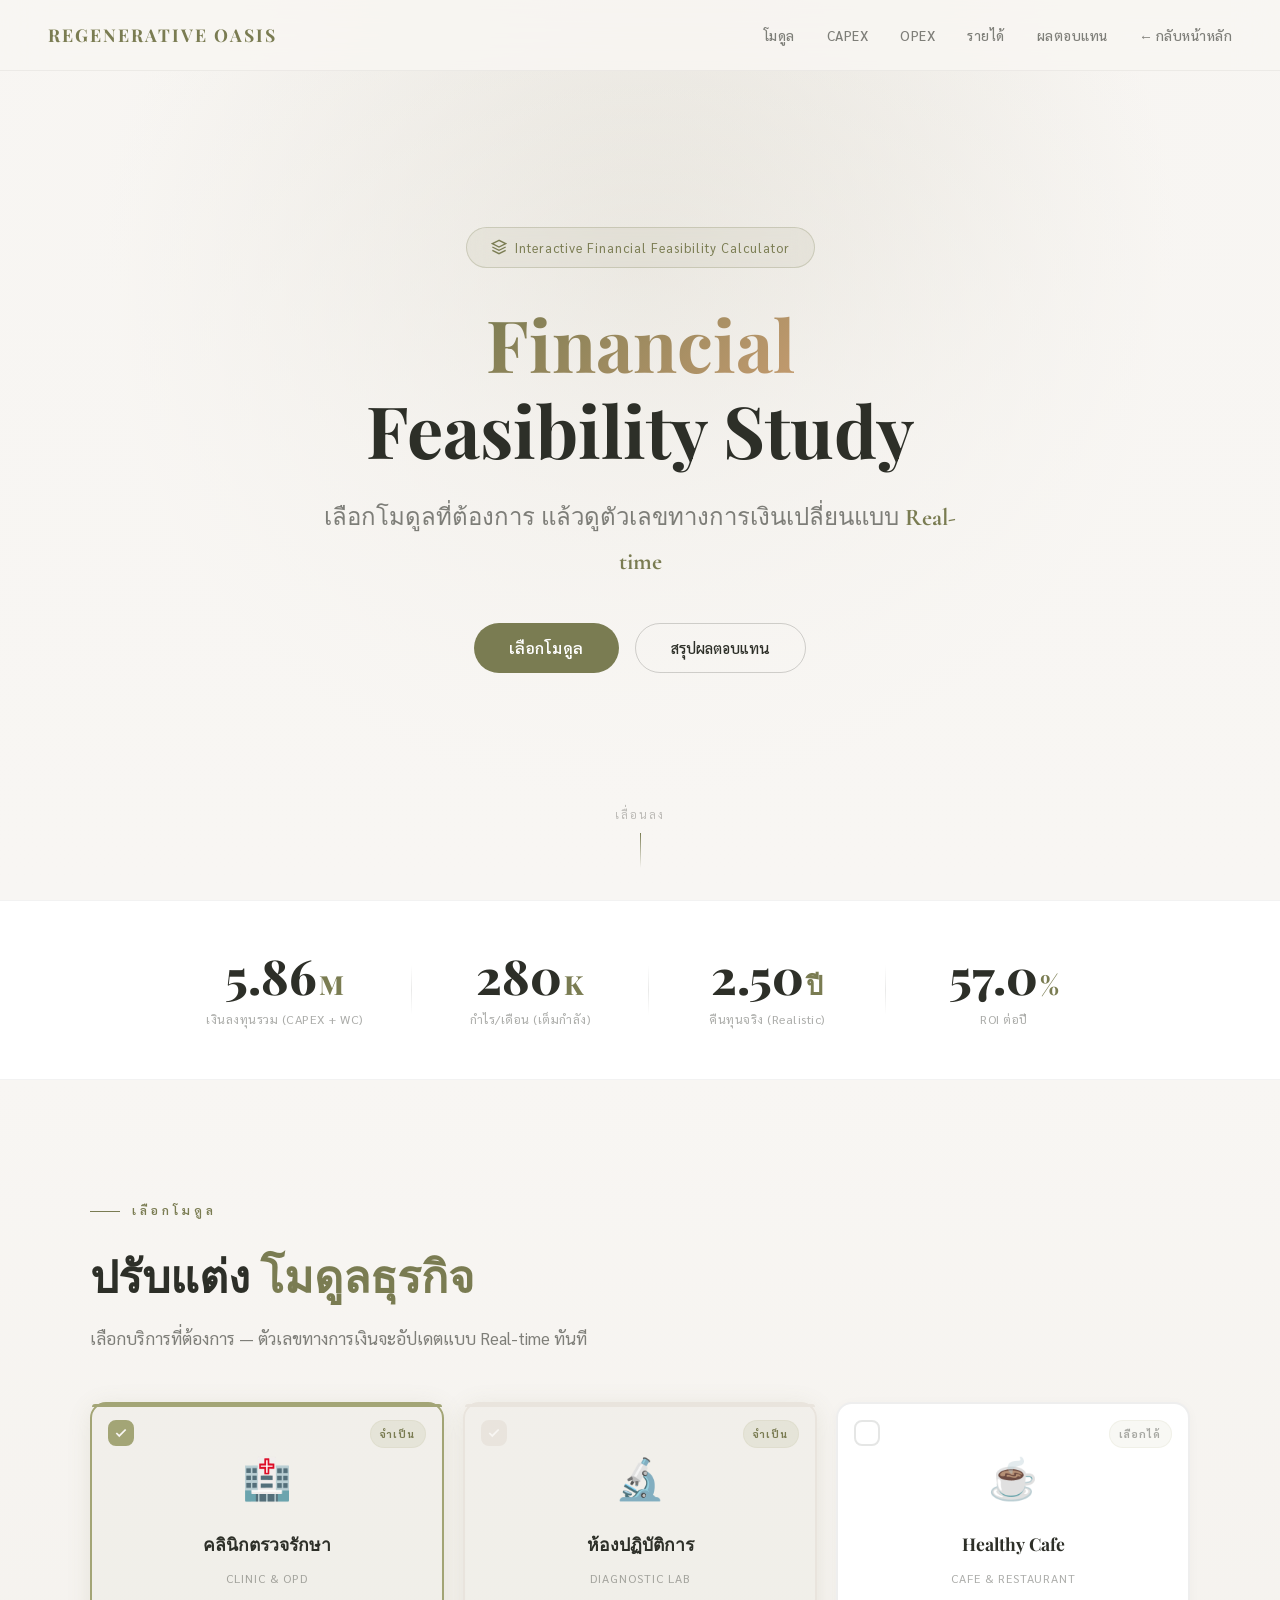
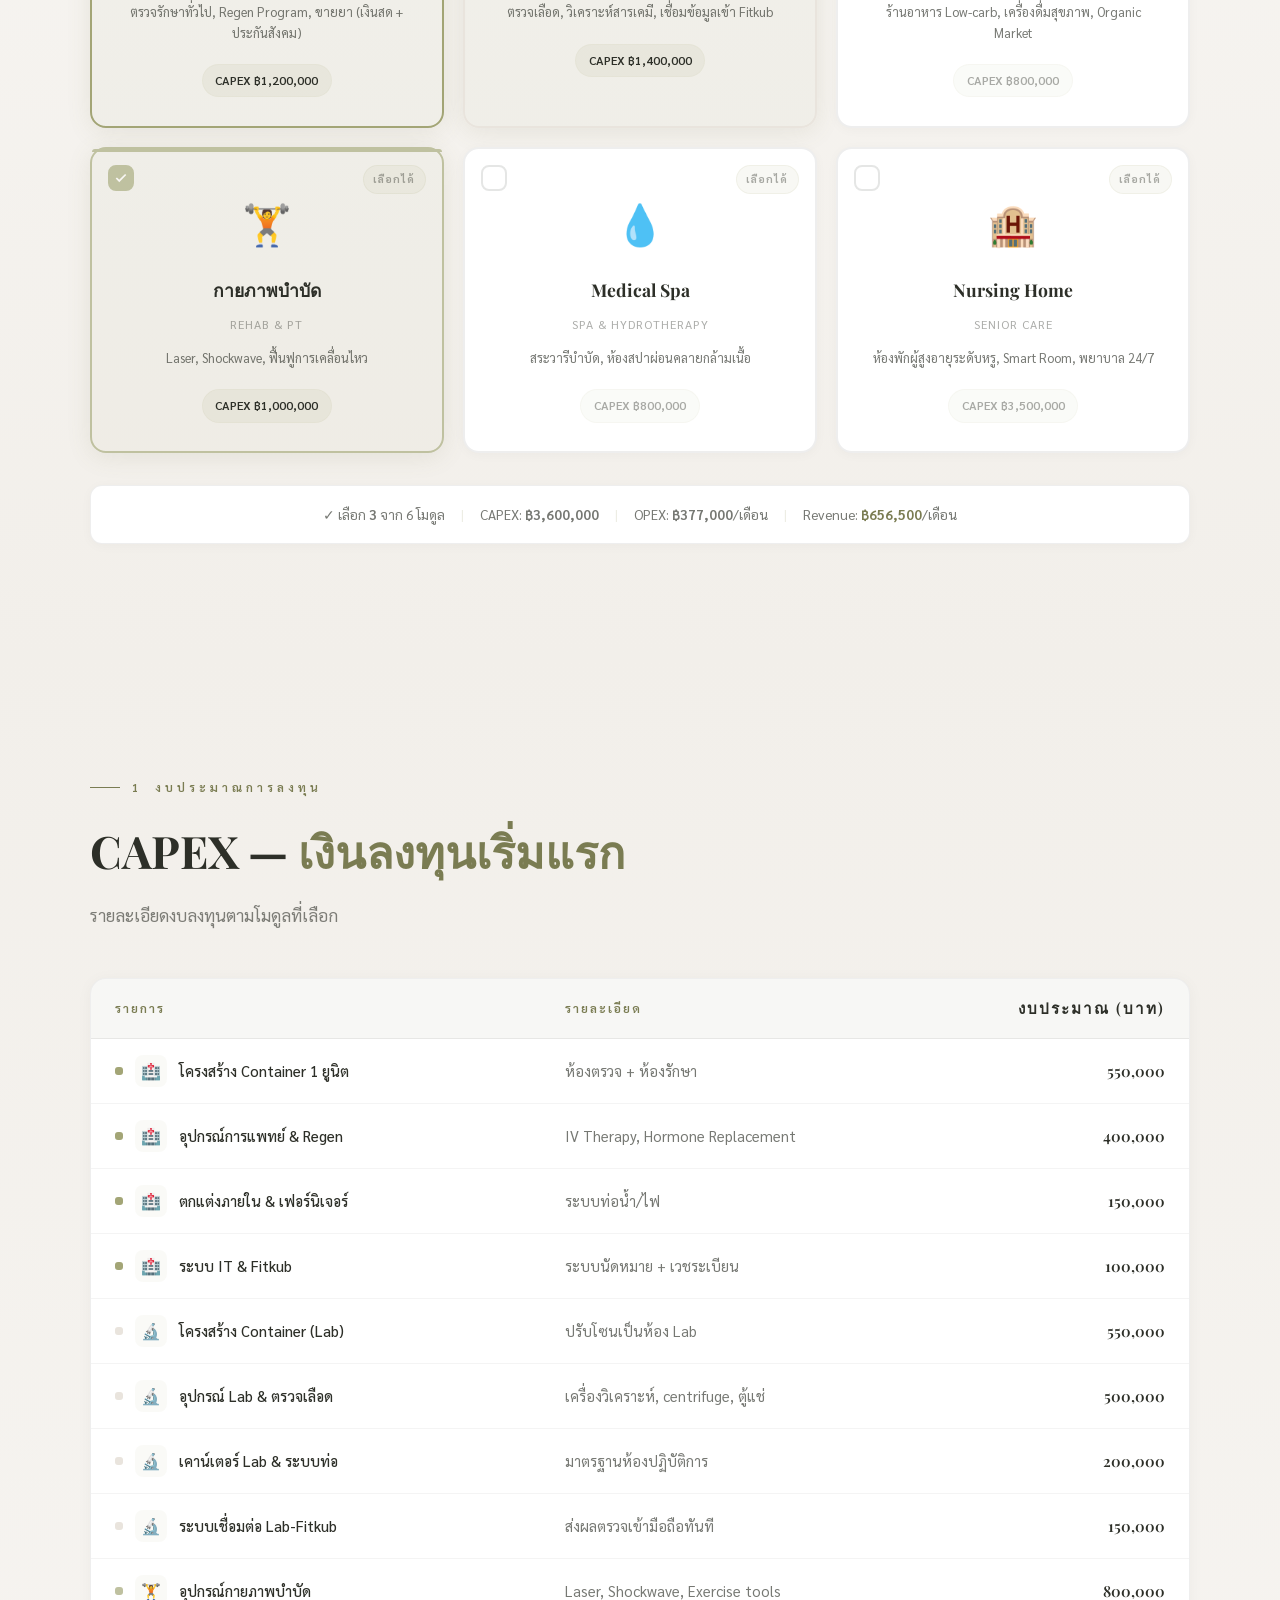
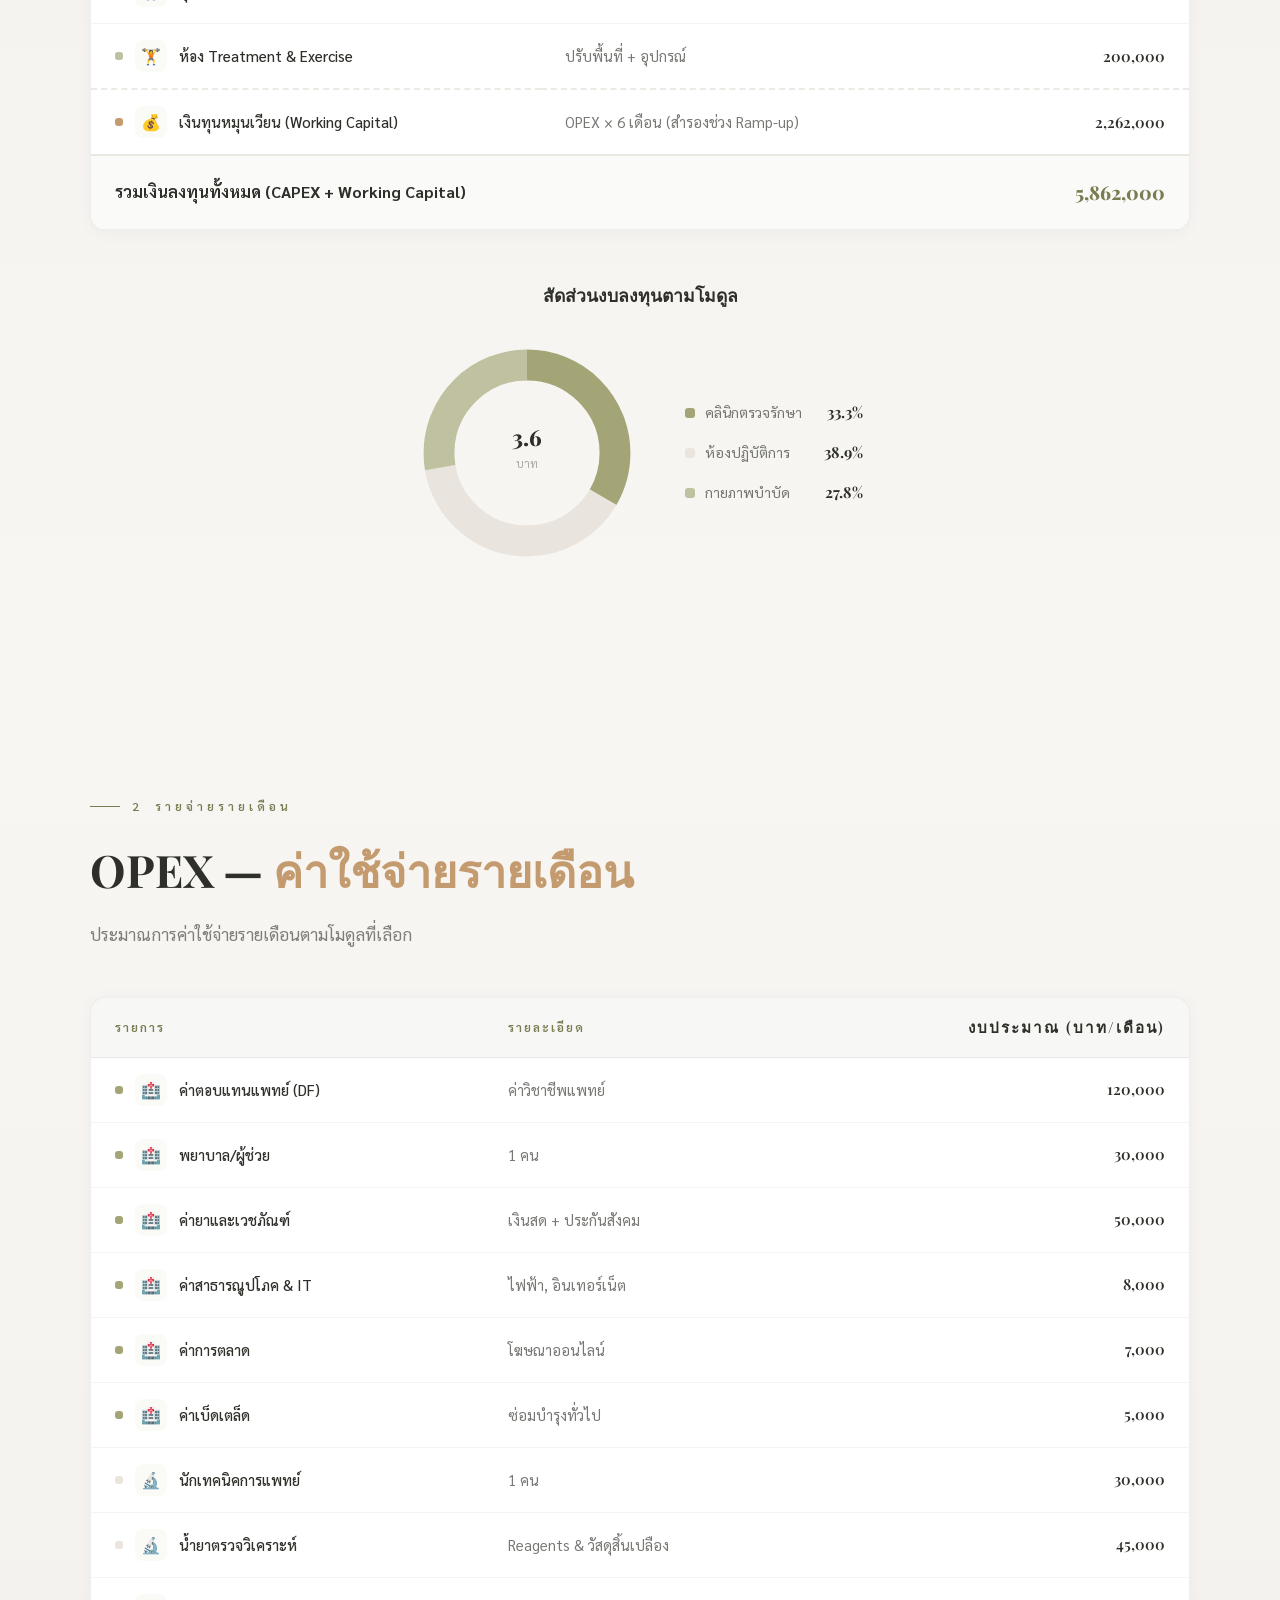
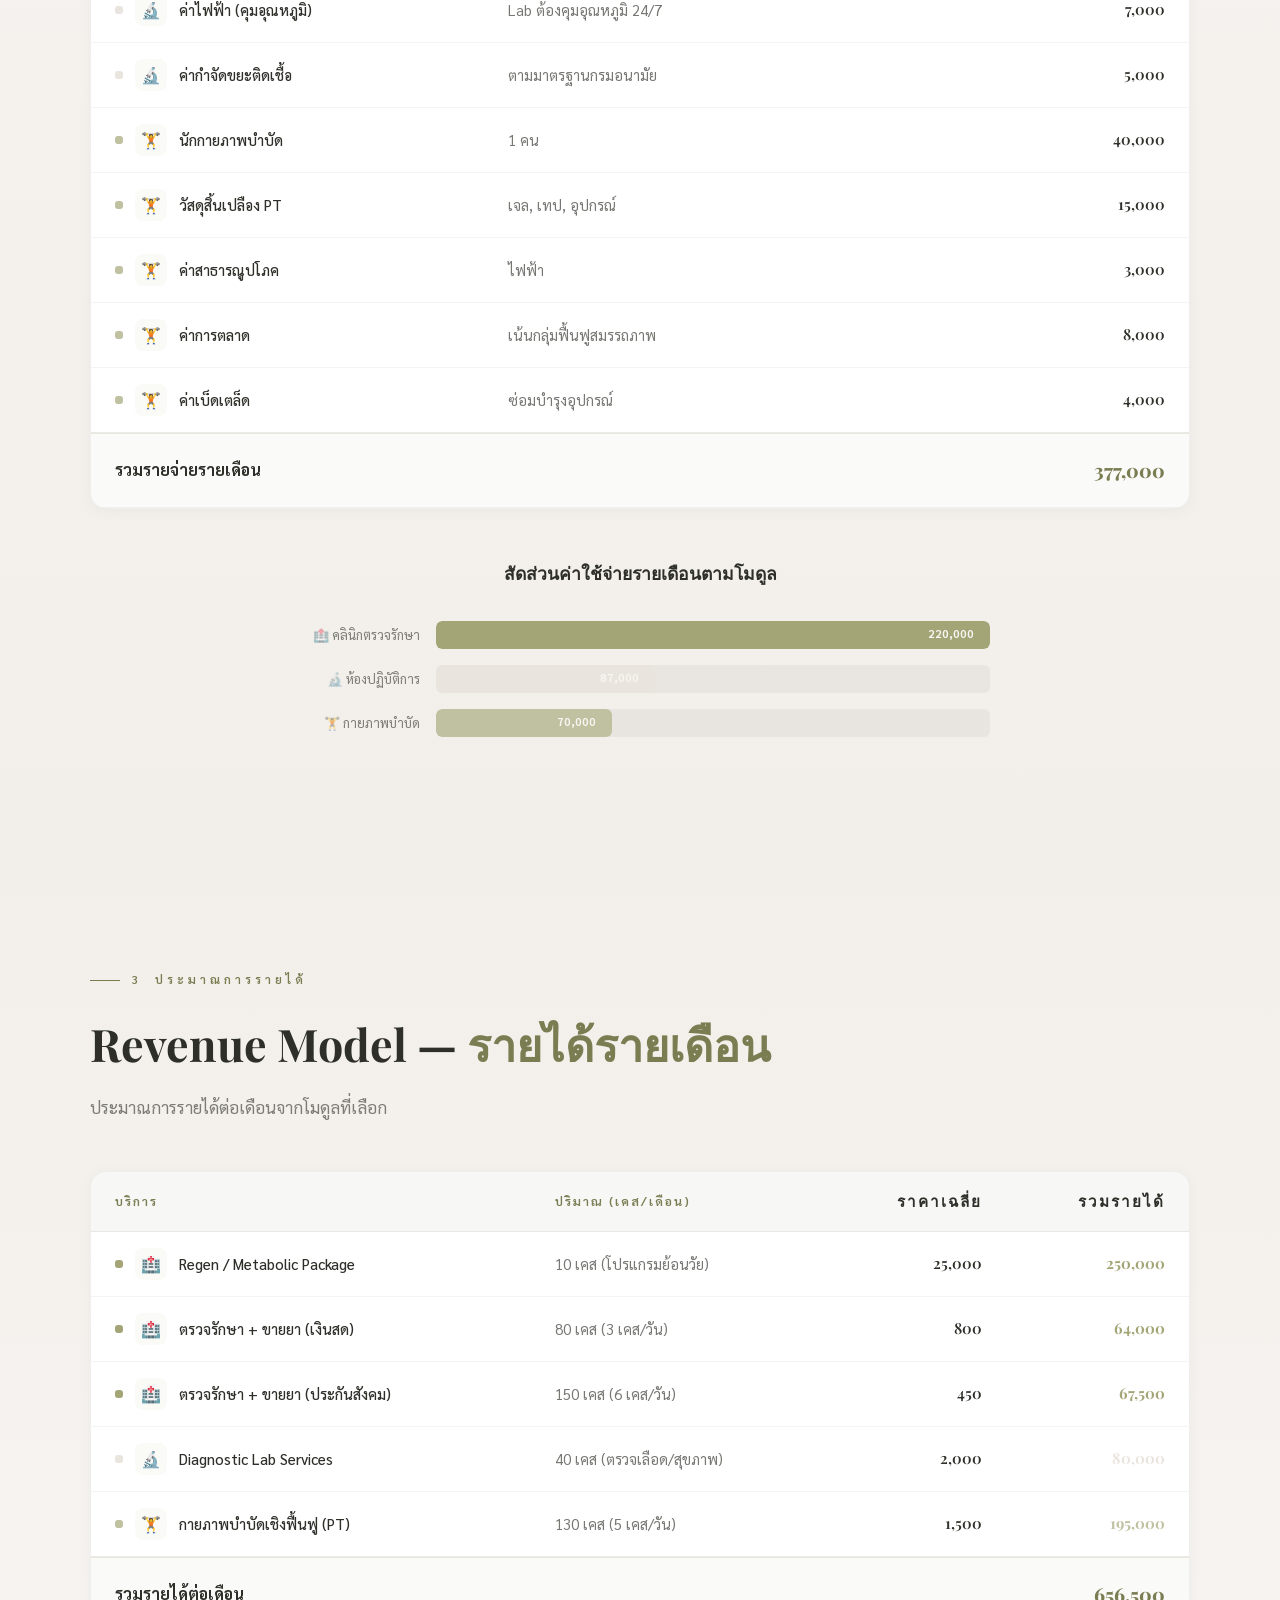
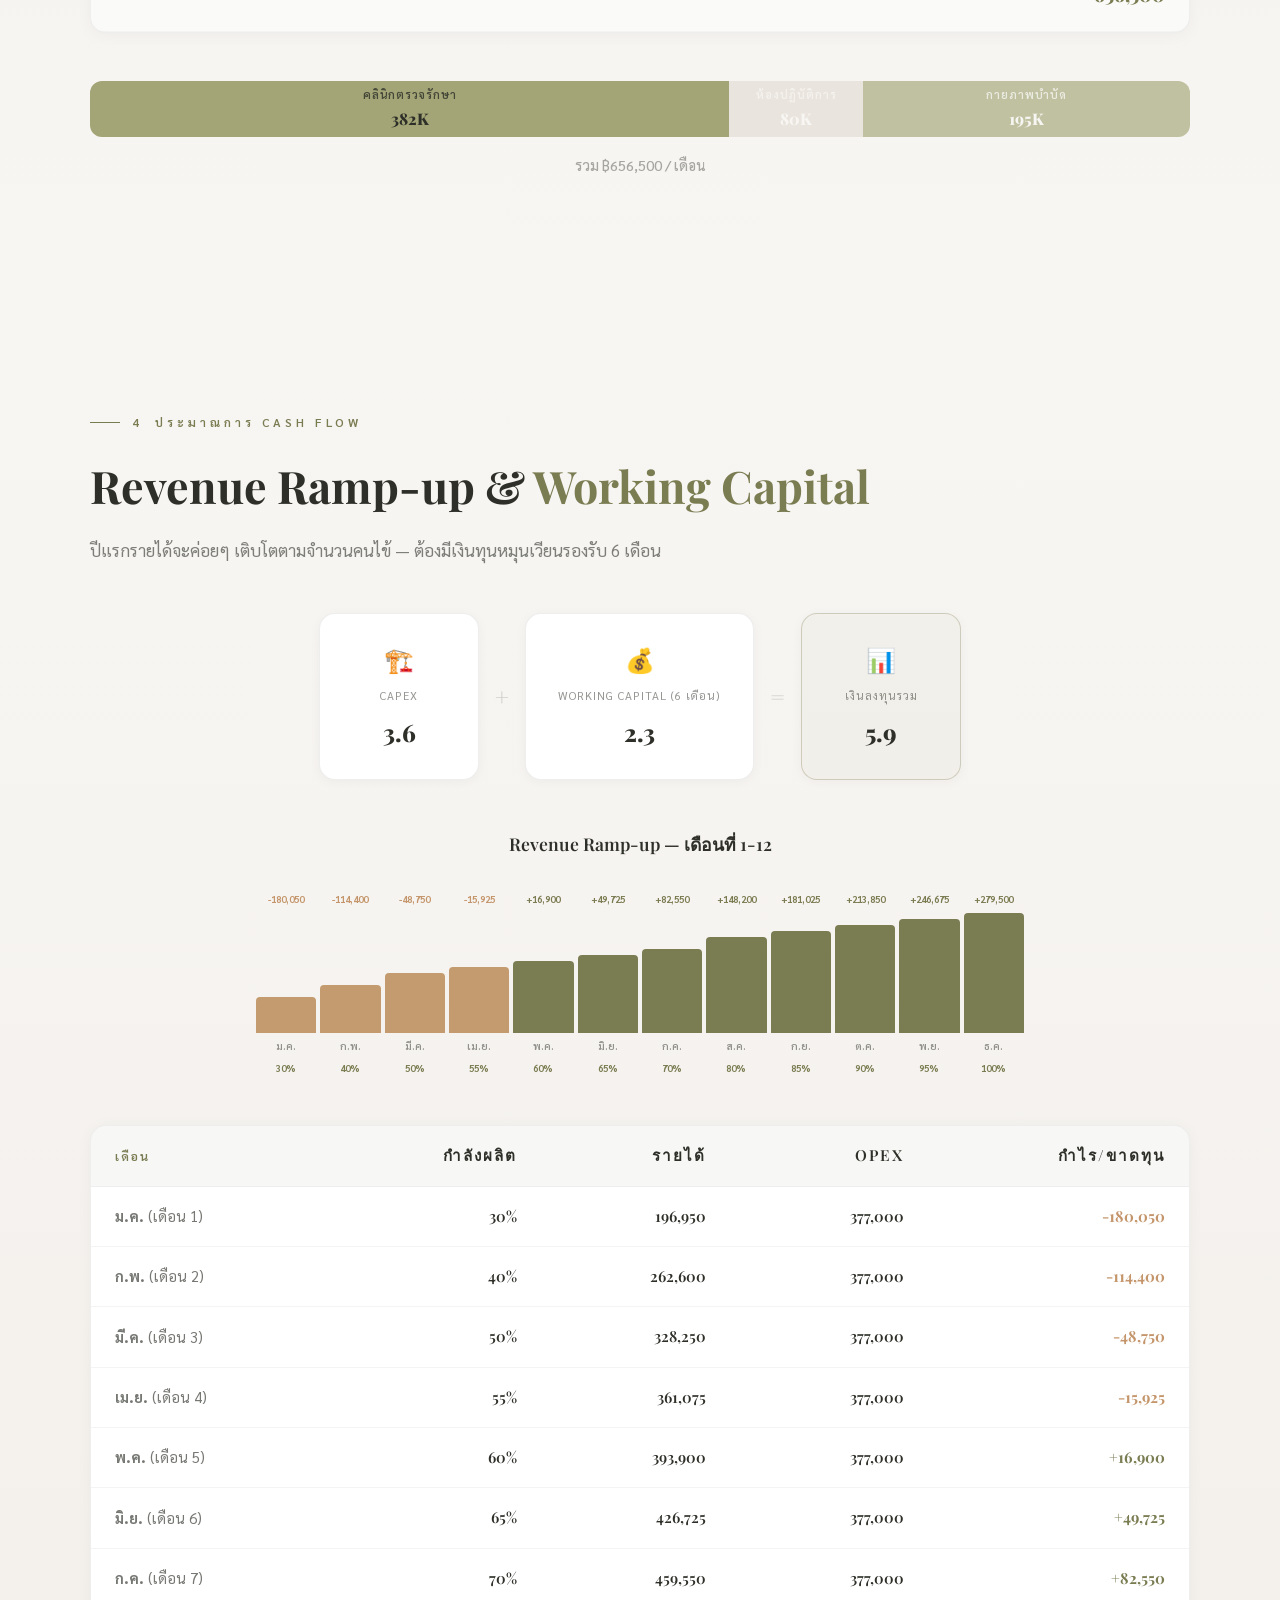
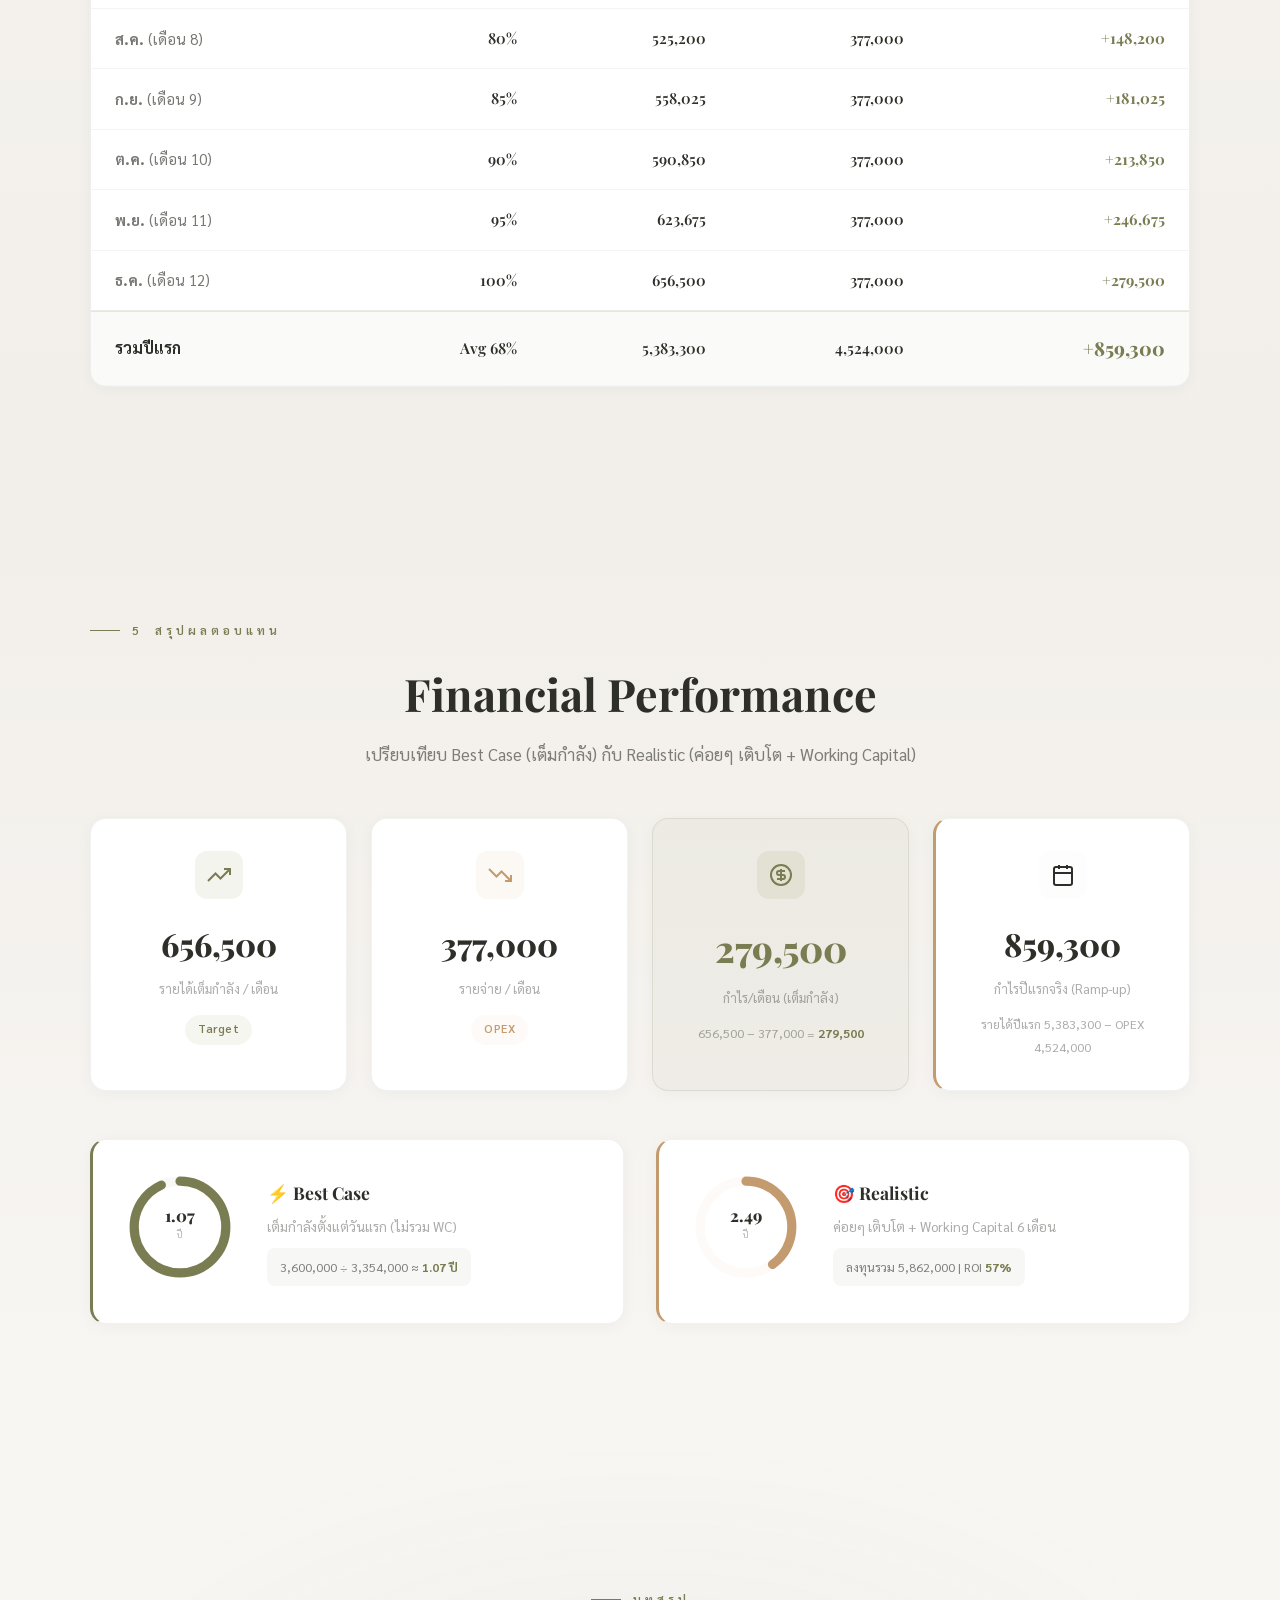
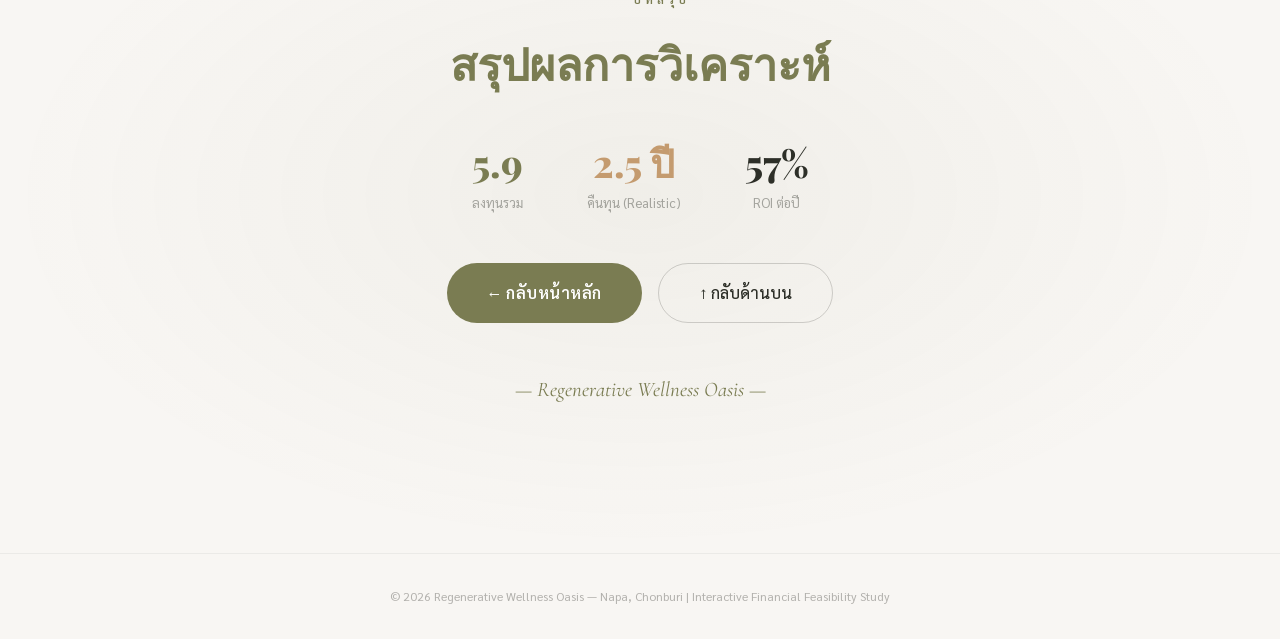
==== commit 33479c7a: "Add business plan page, working capital & ramp-up model, light theme - New business-plan.html: compr" ====
--- a/feasibility.html
+++ b/feasibility.html
@@ -11,29 +11,24 @@
 </head>
 
 <body>
-
-    <!-- LOADING SCREEN -->
     <div class="loader" id="loader">
         <div class="loader-ring" style="position:relative"></div>
     </div>
-
-    <!-- PARTICLES -->
     <div class="particles" id="particles"></div>
 
-    <!-- NAVIGATION -->
     <nav id="nav">
         <a href="index.html" class="nav-logo" style="text-decoration:none">REGENERATIVE OASIS</a>
         <ul class="nav-links">
+            <li><a href="#modules">โมดูล</a></li>
             <li><a href="#capex">CAPEX</a></li>
             <li><a href="#opex">OPEX</a></li>
             <li><a href="#revenue">รายได้</a></li>
             <li><a href="#performance">ผลตอบแทน</a></li>
-            <li><a href="#strategy">กลยุทธ์</a></li>
             <li><a href="index.html">← กลับหน้าหลัก</a></li>
         </ul>
     </nav>
 
-    <!-- ============================== HERO ============================== -->
+    <!-- HERO -->
     <section class="hero feasibility-hero">
         <div class="hero-bg feasibility-hero-bg"></div>
         <div class="hero-content">
@@ -41,811 +36,619 @@
                 <svg width="16" height="16" viewBox="0 0 24 24" fill="none" stroke="currentColor" stroke-width="2">
                     <path d="M12 2L2 7l10 5 10-5-10-5zM2 17l10 5 10-5M2 12l10 5 10-5" />
                 </svg>
-                Financial Feasibility Study — Phase 1 with Lab
-            </div>
-            <h1>
-                <span class="gradient-text">Financial</span><br>
-                Feasibility Study
-            </h1>
-            <p class="hero-subtitle">
-                การศึกษาความเป็นไปได้ทางการเงิน<br>
-                <strong style="color:var(--sage)">Phase 1 — Regenerative Center + Lab</strong>
-            </p>
+                Interactive Financial Feasibility Calculator
+            </div>
+            <h1><span class="gradient-text">Financial</span><br>Feasibility Study</h1>
+            <p class="hero-subtitle">เลือกโมดูลที่ต้องการ แล้วดูตัวเลขทางการเงินเปลี่ยนแบบ<strong
+                    style="color:var(--sage)"> Real-time</strong></p>
             <div class="hero-cta">
                 <button class="btn-primary"
-                    onclick="document.getElementById('capex').scrollIntoView({behavior:'smooth'})">ดูรายละเอียด</button>
+                    onclick="document.getElementById('modules').scrollIntoView({behavior:'smooth'})">เลือกโมดูล</button>
                 <button class="btn-outline"
                     onclick="document.getElementById('performance').scrollIntoView({behavior:'smooth'})">สรุปผลตอบแทน</button>
             </div>
         </div>
-        <div class="scroll-indicator">
-            <span>เลื่อนลง</span>
+        <div class="scroll-indicator"><span>เลื่อนลง</span>
             <div class="scroll-line"></div>
         </div>
     </section>
 
-    <!-- ============================== EXECUTIVE SUMMARY STRIP ============================== -->
+    <!-- EXEC STRIP -->
     <div class="exec-strip">
         <div class="exec-strip-inner">
             <div class="exec-stat reveal">
-                <div class="exec-number">3.6<span class="exec-unit">M</span></div>
-                <div class="exec-label">เงินลงทุนเริ่มต้น (บาท)</div>
+                <div class="exec-number"><span id="ex-invest">3.6</span><span class="exec-unit">M</span></div>
+                <div class="exec-label">เงินลงทุนรวม (CAPEX + WC)</div>
             </div>
             <div class="exec-divider"></div>
             <div class="exec-stat reveal reveal-delay-1">
-                <div class="exec-number">279<span class="exec-unit">K</span></div>
-                <div class="exec-label">กำไรสุทธิ / เดือน (บาท)</div>
+                <div class="exec-number"><span id="ex-profit">279</span><span class="exec-unit">K</span></div>
+                <div class="exec-label">กำไร/เดือน (เต็มกำลัง)</div>
             </div>
             <div class="exec-divider"></div>
             <div class="exec-stat reveal reveal-delay-2">
-                <div class="exec-number">1.07<span class="exec-unit">ปี</span></div>
-                <div class="exec-label">ระยะเวลาคืนทุน</div>
+                <div class="exec-number"><span id="ex-payback">2.1</span><span class="exec-unit">ปี</span></div>
+                <div class="exec-label">คืนทุนจริง (Realistic)</div>
             </div>
             <div class="exec-divider"></div>
             <div class="exec-stat reveal reveal-delay-3">
-                <div class="exec-number">93<span class="exec-unit">%</span></div>
+                <div class="exec-number"><span id="ex-roi">93</span><span class="exec-unit">%</span></div>
                 <div class="exec-label">ROI ต่อปี</div>
             </div>
         </div>
     </div>
 
-    <!-- ============================== CAPEX ============================== -->
-    <section id="capex" class="fs-section">
+    <!-- MODULE SELECTOR -->
+    <section id="modules" class="fs-section">
         <div class="section-container">
-            <div class="section-label reveal">
-                <span>1</span> งบประมาณการลงทุน
-            </div>
-            <h2 class="section-title reveal reveal-delay-1">
-                CAPEX — <span style="color:var(--sage)">เงินลงทุนเริ่มแรก</span>
+            <div class="section-label reveal">เลือกโมดูล</div>
+            <h2 class="section-title reveal reveal-delay-1">ปรับแต่ง <span style="color:var(--sage)">โมดูลธุรกิจ</span>
             </h2>
-            <p class="section-desc reveal reveal-delay-2">
-                เน้นอุปกรณ์ตรวจเบื้องต้นที่จำเป็นสำหรับ Metabolic & Regenerative
-                (เช่น Point of Care Testing หรือเครื่องตรวจเลือดเบื้องต้น)
-            </p>
-
+            <p class="section-desc reveal reveal-delay-2">เลือกบริการที่ต้องการ — ตัวเลขทางการเงินจะอัปเดตแบบ Real-time
+                ทันที</p>
+            <div class="module-grid reveal reveal-delay-3" id="moduleGrid"></div>
+            <div class="module-summary reveal" id="moduleSummary"></div>
+        </div>
+    </section>
+
+    <!-- CAPEX -->
+    <section id="capex" class="fs-section fs-section-alt">
+        <div class="section-container">
+            <div class="section-label reveal"><span>1</span> งบประมาณการลงทุน</div>
+            <h2 class="section-title reveal reveal-delay-1">CAPEX — <span
+                    style="color:var(--sage)">เงินลงทุนเริ่มแรก</span></h2>
+            <p class="section-desc reveal reveal-delay-2">รายละเอียดงบลงทุนตามโมดูลที่เลือก</p>
             <div class="fs-table-wrap reveal reveal-delay-3">
-                <table class="fs-table">
-                    <thead>
-                        <tr>
-                            <th>รายการ</th>
-                            <th>รายละเอียด</th>
-                            <th class="num">งบประมาณ (บาท)</th>
-                        </tr>
-                    </thead>
-                    <tbody>
-                        <tr>
-                            <td>
-                                <div class="item-with-icon">
-                                    <span class="table-icon">🏗️</span>
-                                    โครงสร้างอาคาร (Modular)
-                                </div>
-                            </td>
-                            <td>ตู้คอนเทนเนอร์ 2 ยูนิต (ปรับโซนภายในเป็นห้อง Lab ขนาดเล็ก)</td>
-                            <td class="num">1,100,000</td>
-                        </tr>
-                        <tr>
-                            <td>
-                                <div class="item-with-icon">
-                                    <span class="table-icon">🧬</span>
-                                    เครื่องมือแพทย์ & กายภาพ
-                                </div>
-                            </td>
-                            <td>Laser, Shockwave, อุปกรณ์ Regen</td>
-                            <td class="num">1,200,000</td>
-                        </tr>
-                        <tr>
-                            <td>
-                                <div class="item-with-icon">
-                                    <span class="table-icon">🔬</span>
-                                    อุปกรณ์ Lab & ตรวจเลือด
-                                </div>
-                            </td>
-                            <td>เครื่องวิเคราะห์สารเคมีในเลือด, centrifuge, ตู้แช่เก็บสิ่งส่งตรวจ</td>
-                            <td class="num">500,000</td>
-                        </tr>
-                        <tr>
-                            <td>
-                                <div class="item-with-icon">
-                                    <span class="table-icon">🛋️</span>
-                                    ตกแต่งภายใน & เฟอร์นิเจอร์
-                                </div>
-                            </td>
-                            <td>งานระบบท่อน้ำ/ไฟ และเคาน์เตอร์ Lab มาตรฐาน</td>
-                            <td class="num">500,000</td>
-                        </tr>
-                        <tr>
-                            <td>
-                                <div class="item-with-icon">
-                                    <span class="table-icon">🌿</span>
-                                    งาน Landscape & ระบบ IT
-                                </div>
-                            </td>
-                            <td>สวนป่า และระบบเชื่อมต่อข้อมูล Lab เข้า Fitkub</td>
-                            <td class="num">300,000</td>
-                        </tr>
-                    </tbody>
-                    <tfoot>
-                        <tr>
-                            <td colspan="2">รวมเงินลงทุนเริ่มต้น</td>
-                            <td class="num total">3,600,000</td>
-                        </tr>
-                    </tfoot>
-                </table>
-            </div>
-
-            <!-- CAPEX Donut Chart -->
+                <table class="fs-table" id="capexTable"></table>
+            </div>
             <div class="chart-section reveal">
-                <h3 class="chart-title">สัดส่วนงบลงทุน</h3>
+                <h3 class="chart-title">สัดส่วนงบลงทุนตามโมดูล</h3>
                 <div class="donut-container">
-                    <svg class="donut-chart" viewBox="0 0 200 200">
-                        <!-- Background circle -->
-                        <circle cx="100" cy="100" r="80" fill="none" stroke="rgba(163,165,118,0.06)"
-                            stroke-width="28" />
-                        <!-- Segments — total circumference = 2π×80 ≈ 502.65 -->
-                        <!-- Building 30.56% = 153.6 -->
-                        <circle class="donut-seg seg-1" cx="100" cy="100" r="80" fill="none" stroke="var(--sage)"
-                            stroke-width="28" stroke-dasharray="153.6 349.05" stroke-dashoffset="0"
-                            transform="rotate(-90 100 100)" />
-                        <!-- Medical 33.33% = 167.55 -->
-                        <circle class="donut-seg seg-2" cx="100" cy="100" r="80" fill="none" stroke="var(--sand)"
-                            stroke-width="28" stroke-dasharray="167.55 335.1" stroke-dashoffset="-153.6"
-                            transform="rotate(-90 100 100)" />
-                        <!-- Lab 13.89% = 69.81 -->
-                        <circle class="donut-seg seg-3" cx="100" cy="100" r="80" fill="none" stroke="var(--cream)"
-                            stroke-width="28" stroke-dasharray="69.81 432.84" stroke-dashoffset="-321.15"
-                            transform="rotate(-90 100 100)" />
-                        <!-- Interior 13.89% -->
-                        <circle class="donut-seg seg-4" cx="100" cy="100" r="80" fill="none" stroke="var(--olive)"
-                            stroke-width="28" stroke-dasharray="69.81 432.84" stroke-dashoffset="-390.96"
-                            transform="rotate(-90 100 100)" />
-                        <!-- Landscape 8.33% = 41.89 -->
-                        <circle class="donut-seg seg-5" cx="100" cy="100" r="80" fill="none" stroke="var(--sage-light)"
-                            stroke-width="28" stroke-dasharray="41.89 460.76" stroke-dashoffset="-460.77"
-                            transform="rotate(-90 100 100)" />
-                        <!-- Center text -->
-                        <text x="100" y="94" text-anchor="middle" fill="var(--cream)" font-family="Playfair Display"
-                            font-size="22" font-weight="800">3.6M</text>
-                        <text x="100" y="114" text-anchor="middle" fill="var(--text-muted)" font-family="Sarabun"
-                            font-size="10">บาท</text>
-                    </svg>
-                    <div class="donut-legend">
-                        <div class="legend-item"><span class="legend-dot" style="background:var(--sage)"></span>
-                            โครงสร้างอาคาร
-                            <strong>30.6%</strong>
-                        </div>
-                        <div class="legend-item"><span class="legend-dot" style="background:var(--sand)"></span>
-                            เครื่องมือแพทย์
-                            <strong>33.3%</strong>
-                        </div>
-                        <div class="legend-item"><span class="legend-dot" style="background:var(--cream)"></span>
-                            อุปกรณ์ Lab
-                            <strong>13.9%</strong>
-                        </div>
-                        <div class="legend-item"><span class="legend-dot" style="background:var(--olive)"></span>
-                            ตกแต่งภายใน
-                            <strong>13.9%</strong>
-                        </div>
-                        <div class="legend-item"><span class="legend-dot" style="background:var(--sage-light)"></span>
-                            Landscape & IT
-                            <strong>8.3%</strong>
-                        </div>
-                    </div>
+                    <svg class="donut-chart" viewBox="0 0 200 200" id="capexDonut"></svg>
+                    <div class="donut-legend" id="capexLegend"></div>
                 </div>
             </div>
         </div>
     </section>
 
-    <!-- ============================== OPEX ============================== -->
-    <section id="opex" class="fs-section fs-section-alt">
+    <!-- OPEX -->
+    <section id="opex" class="fs-section">
         <div class="section-container">
-            <div class="section-label reveal">
-                <span>2</span> รายจ่ายรายเดือน
-            </div>
-            <h2 class="section-title reveal reveal-delay-1">
-                OPEX — <span style="color:var(--sand)">ค่าใช้จ่ายรายเดือน</span>
-            </h2>
-            <p class="section-desc reveal reveal-delay-2">
-                เพิ่มค่าสารเคมีและวัสดุสิ้นเปลืองสำหรับ Lab และค่ายาสำหรับบริการตรวจรักษาทั่วไป
-            </p>
-
+            <div class="section-label reveal"><span>2</span> รายจ่ายรายเดือน</div>
+            <h2 class="section-title reveal reveal-delay-1">OPEX — <span
+                    style="color:var(--sand)">ค่าใช้จ่ายรายเดือน</span></h2>
+            <p class="section-desc reveal reveal-delay-2">ประมาณการค่าใช้จ่ายรายเดือนตามโมดูลที่เลือก</p>
             <div class="fs-table-wrap reveal reveal-delay-3">
-                <table class="fs-table">
-                    <thead>
-                        <tr>
-                            <th>รายการ</th>
-                            <th>รายละเอียด</th>
-                            <th class="num">งบประมาณ (บาท/เดือน)</th>
-                        </tr>
-                    </thead>
-                    <tbody>
-                        <tr>
-                            <td>
-                                <div class="item-with-icon">
-                                    <span class="table-icon">👨‍⚕️</span>
-                                    ค่าตอบแทนแพทย์ (DF)
-                                </div>
-                            </td>
-                            <td>ค่าวิชาชีพแพทย์</td>
-                            <td class="num">120,000</td>
-                        </tr>
-                        <tr>
-                            <td>
-                                <div class="item-with-icon">
-                                    <span class="table-icon">👥</span>
-                                    เงินเดือนบุคลากร
-                                </div>
-                            </td>
-                            <td>นักกายภาพ (1), พยาบาล/นักเทคนิคการแพทย์ (1)</td>
-                            <td class="num">85,000</td>
-                        </tr>
-                        <tr>
-                            <td>
-                                <div class="item-with-icon">
-                                    <span class="table-icon">💊</span>
-                                    วัสดุทางการแพทย์ & Lab
-                                </div>
-                            </td>
-                            <td>น้ำยาตรวจวิเคราะห์ (Reagents), วิตามิน, วัสดุสิ้นเปลือง</td>
-                            <td class="num">75,000</td>
-                        </tr>
-                        <tr>
-                            <td>
-                                <div class="item-with-icon">
-                                    <span class="table-icon">⚡</span>
-                                    ค่าสาธารณูปโภค & IT
-                                </div>
-                            </td>
-                            <td>ไฟฟ้า (Lab ต้องคุมอุณหภูมิ), อินเทอร์เน็ต</td>
-                            <td class="num">15,000</td>
-                        </tr>
-                        <tr>
-                            <td>
-                                <div class="item-with-icon">
-                                    <span class="table-icon">📣</span>
-                                    ค่าการตลาดออนไลน์
-                                </div>
-                            </td>
-                            <td>ยิงโฆษณาเน้นกลุ่มตรวจสุขภาพเชิงลึก</td>
-                            <td class="num">20,000</td>
-                        </tr>
-                        <tr>
-                            <td>
-                                <div class="item-with-icon">
-                                    <span class="table-icon">💉</span>
-                                    ค่ายาและเวชภัณฑ์ (OPD)
-                                </div>
-                            </td>
-                            <td>ยาสำหรับเคสตรวจรักษาทั่วไป (เงินสด + ประกันสังคม)</td>
-                            <td class="num">50,000</td>
-                        </tr>
-                        <tr>
-                            <td>
-                                <div class="item-with-icon">
-                                    <span class="table-icon">🔧</span>
-                                    ค่าเบ็ดเตล็ด
-                                </div>
-                            </td>
-                            <td>ซ่อมบำรุงและค่ากำจัดขยะติดเชื้อ</td>
-                            <td class="num">12,000</td>
-                        </tr>
-                    </tbody>
-                    <tfoot>
-                        <tr>
-                            <td colspan="2">รวมรายจ่ายรายเดือน</td>
-                            <td class="num total">377,000</td>
-                        </tr>
-                    </tfoot>
-                </table>
-            </div>
-
-            <!-- OPEX Bar Chart -->
+                <table class="fs-table" id="opexTable"></table>
+            </div>
             <div class="chart-section reveal">
-                <h3 class="chart-title">สัดส่วนค่าใช้จ่ายรายเดือน</h3>
-                <div class="bar-chart">
-                    <div class="bar-row">
-                        <span class="bar-label">ค่าตอบแทนแพทย์</span>
-                        <div class="bar-track">
-                            <div class="bar-fill" style="--bar-width:31.8%;--bar-color:var(--sage)"
-                                data-value="120,000"></div>
-                        </div>
-                    </div>
-                    <div class="bar-row">
-                        <span class="bar-label">เงินเดือนบุคลากร</span>
-                        <div class="bar-track">
-                            <div class="bar-fill" style="--bar-width:22.5%;--bar-color:var(--sand)" data-value="85,000">
-                            </div>
-                        </div>
-                    </div>
-                    <div class="bar-row">
-                        <span class="bar-label">วัสดุแพทย์ & Lab</span>
-                        <div class="bar-track">
-                            <div class="bar-fill" style="--bar-width:19.9%;--bar-color:var(--cream)"
-                                data-value="75,000"></div>
-                        </div>
-                    </div>
-                    <div class="bar-row">
-                        <span class="bar-label">ค่ายาเวชภัณฑ์ OPD</span>
-                        <div class="bar-track">
-                            <div class="bar-fill" style="--bar-width:13.3%;--bar-color:#8B9467" data-value="50,000">
-                            </div>
-                        </div>
-                    </div>
-                    <div class="bar-row">
-                        <span class="bar-label">การตลาด</span>
-                        <div class="bar-track">
-                            <div class="bar-fill" style="--bar-width:5.3%;--bar-color:var(--sage-light)"
-                                data-value="20,000"></div>
-                        </div>
-                    </div>
-                    <div class="bar-row">
-                        <span class="bar-label">สาธารณูปโภค</span>
-                        <div class="bar-track">
-                            <div class="bar-fill" style="--bar-width:4%;--bar-color:var(--olive)" data-value="15,000">
-                            </div>
-                        </div>
-                    </div>
-                    <div class="bar-row">
-                        <span class="bar-label">เบ็ดเตล็ด</span>
-                        <div class="bar-track">
-                            <div class="bar-fill" style="--bar-width:3.2%;--bar-color:var(--sand-light)"
-                                data-value="12,000"></div>
-                        </div>
-                    </div>
-                </div>
-            </div>
-        </div>
-    </section>
-
-    <!-- ============================== REVENUE ============================== -->
-    <section id="revenue" class="fs-section">
+                <h3 class="chart-title">สัดส่วนค่าใช้จ่ายรายเดือนตามโมดูล</h3>
+                <div class="bar-chart" id="opexBars"></div>
+            </div>
+        </div>
+    </section>
+
+    <!-- REVENUE -->
+    <section id="revenue" class="fs-section fs-section-alt">
         <div class="section-container">
-            <div class="section-label reveal">
-                <span>3</span> ประมาณการรายได้
-            </div>
-            <h2 class="section-title reveal reveal-delay-1">
-                Revenue Model — <span style="color:var(--sage)">รายได้รายเดือน</span>
-            </h2>
-            <p class="section-desc reveal reveal-delay-2">
-                ครอบคลุมทั้งบริการเฉพาะทาง, Lab, ตรวจรักษาทั่วไป + ขายยา ทั้งเคสเงินสดและประกันสังคม
-            </p>
-
+            <div class="section-label reveal"><span>3</span> ประมาณการรายได้</div>
+            <h2 class="section-title reveal reveal-delay-1">Revenue Model — <span
+                    style="color:var(--sage)">รายได้รายเดือน</span></h2>
+            <p class="section-desc reveal reveal-delay-2">ประมาณการรายได้ต่อเดือนจากโมดูลที่เลือก</p>
             <div class="fs-table-wrap reveal reveal-delay-3">
-                <table class="fs-table revenue-table">
-                    <thead>
-                        <tr>
-                            <th>บริการ</th>
-                            <th>ปริมาณคนไข้ (เคส/เดือน)</th>
-                            <th class="num">ราคาเฉลี่ย (บาท)</th>
-                            <th class="num">รวมรายได้ (บาท)</th>
-                        </tr>
-                    </thead>
-                    <tbody>
-                        <tr>
-                            <td>
-                                <div class="item-with-icon">
-                                    <span class="table-icon">🏥</span>
-                                    กายภาพบำบัดเชิงฟื้นฟู (PT)
-                                </div>
-                            </td>
-                            <td>130 เคส <span class="detail-note">(5 เคส/วัน)</span></td>
-                            <td class="num">1,500</td>
-                            <td class="num highlight-sage">195,000</td>
-                        </tr>
-                        <tr>
-                            <td>
-                                <div class="item-with-icon">
-                                    <span class="table-icon">🧬</span>
-                                    Regen / Metabolic Package
-                                </div>
-                            </td>
-                            <td>10 เคส <span class="detail-note">(โปรแกรมย้อนวัย/คุมน้ำตาล)</span></td>
-                            <td class="num">25,000</td>
-                            <td class="num highlight-sand">250,000</td>
-                        </tr>
-                        <tr>
-                            <td>
-                                <div class="item-with-icon">
-                                    <span class="table-icon">🔬</span>
-                                    Diagnostic Lab Services
-                                </div>
-                            </td>
-                            <td>40 เคส <span class="detail-note">(ตรวจเลือดรายตัว/ตรวจสุขภาพ)</span></td>
-                            <td class="num">2,000</td>
-                            <td class="num highlight-cream">80,000</td>
-                        </tr>
-                        <tr>
-                            <td>
-                                <div class="item-with-icon">
-                                    <span class="table-icon">🩺</span>
-                                    ตรวจรักษาทั่วไป + ขายยา (เงินสด)
-                                </div>
-                            </td>
-                            <td>80 เคส <span class="detail-note">(3 เคส/วัน)</span></td>
-                            <td class="num">800</td>
-                            <td class="num highlight-sage">64,000</td>
-                        </tr>
-                        <tr>
-                            <td>
-                                <div class="item-with-icon">
-                                    <span class="table-icon">🛡️</span>
-                                    ตรวจรักษา + ขายยา (ประกันสังคม)
-                                </div>
-                            </td>
-                            <td>150 เคส <span class="detail-note">(6 เคส/วัน)</span></td>
-                            <td class="num">450</td>
-                            <td class="num highlight-sand">67,500</td>
-                        </tr>
-                    </tbody>
-                    <tfoot>
-                        <tr>
-                            <td colspan="3">รวมรายได้ต่อเดือน</td>
-                            <td class="num total">656,500</td>
-                        </tr>
-                    </tfoot>
-                </table>
-            </div>
-
-            <!-- Revenue comparison -->
+                <table class="fs-table" id="revenueTable"></table>
+            </div>
             <div class="revenue-visual reveal">
-                <div class="revenue-bar-stack">
-                    <div class="rev-segment" style="flex:195;background:var(--sage)">
-                        <span class="rev-seg-label">PT</span>
-                        <span class="rev-seg-amount">195K</span>
-                    </div>
-                    <div class="rev-segment" style="flex:250;background:var(--sand)">
-                        <span class="rev-seg-label">Regen</span>
-                        <span class="rev-seg-amount">250K</span>
-                    </div>
-                    <div class="rev-segment" style="flex:80;background:var(--cream);color:var(--bg-dark)">
-                        <span class="rev-seg-label">Lab</span>
-                        <span class="rev-seg-amount">80K</span>
-                    </div>
-                    <div class="rev-segment" style="flex:64;background:var(--olive);color:var(--cream)">
-                        <span class="rev-seg-label">OPD เงินสด</span>
-                        <span class="rev-seg-amount">64K</span>
-                    </div>
-                    <div class="rev-segment" style="flex:67.5;background:var(--sage-light);color:var(--bg-dark)">
-                        <span class="rev-seg-label">ประกันสังคม</span>
-                        <span class="rev-seg-amount">67.5K</span>
-                    </div>
-                </div>
-                <div class="rev-total-label">รวม ฿656,500 / เดือน</div>
-            </div>
-        </div>
-    </section>
-
-    <!-- ============================== FINANCIAL PERFORMANCE ============================== -->
+                <div class="revenue-bar-stack" id="revenueBar"></div>
+                <div class="rev-total-label" id="revTotalLabel"></div>
+            </div>
+        </div>
+    </section>
+
+    <!-- CASH FLOW PROJECTION -->
+    <section id="cashflow" class="fs-section">
+        <div class="section-container">
+            <div class="section-label reveal"><span>4</span> ประมาณการ Cash Flow</div>
+            <h2 class="section-title reveal reveal-delay-1">Revenue Ramp-up & <span style="color:var(--sage)">Working
+                    Capital</span></h2>
+            <p class="section-desc reveal reveal-delay-2">ปีแรกรายได้จะค่อยๆ เติบโตตามจำนวนคนไข้ —
+                ต้องมีเงินทุนหมุนเวียนรองรับ 6 เดือน</p>
+            <div class="wc-cards reveal reveal-delay-3" id="wcCards"></div>
+            <div class="rampup-chart reveal" id="rampupChart"></div>
+            <div class="cashflow-table-wrap reveal">
+                <table class="fs-table" id="cashflowTable"></table>
+            </div>
+        </div>
+    </section>
+
+    <!-- FINANCIAL PERFORMANCE -->
     <section id="performance" class="fs-section fs-section-alt">
         <div class="section-container">
-            <div class="section-label reveal" style="justify-content:center">
-                <span>4</span> สรุปผลตอบแทน
-            </div>
+            <div class="section-label reveal" style="justify-content:center"><span>5</span> สรุปผลตอบแทน</div>
             <h2 class="section-title reveal reveal-delay-1"
-                style="text-align:center;max-width:700px;margin:0 auto 1rem">
-                Financial Performance — <span style="color:var(--sage)">With Lab</span>
-            </h2>
+                style="text-align:center;max-width:700px;margin:0 auto 1rem">Financial Performance</h2>
             <p class="section-desc reveal reveal-delay-2" style="text-align:center;max-width:650px;margin:0 auto 3rem">
-                ผลตอบแทนทางการเงินเมื่อรวมส่วนของห้องปฏิบัติการ (Lab) เข้าไปใน Phase 1
-            </p>
-
-            <div class="kpi-grid">
-                <!-- Revenue -->
-                <div class="kpi-card reveal">
-                    <div class="kpi-icon-wrap income">
-                        <svg width="24" height="24" viewBox="0 0 24 24" fill="none" stroke="currentColor"
-                            stroke-width="2">
-                            <polyline points="23 6 13.5 15.5 8.5 10.5 1 18" />
-                            <polyline points="17 6 23 6 23 12" />
-                        </svg>
-                    </div>
-                    <div class="kpi-value">656,500</div>
-                    <div class="kpi-subtitle">รายได้ / เดือน (บาท)</div>
-                    <div class="kpi-trend up">
-                        <svg width="12" height="12" viewBox="0 0 24 24" fill="none" stroke="currentColor"
-                            stroke-width="3">
-                            <polyline points="18 15 12 9 6 15" />
-                        </svg>
-                        Revenue
-                    </div>
-                </div>
-
-                <!-- Expense -->
-                <div class="kpi-card reveal reveal-delay-1">
-                    <div class="kpi-icon-wrap expense">
-                        <svg width="24" height="24" viewBox="0 0 24 24" fill="none" stroke="currentColor"
-                            stroke-width="2">
-                            <polyline points="23 18 13.5 8.5 8.5 13.5 1 6" />
-                            <polyline points="17 18 23 18 23 12" />
-                        </svg>
-                    </div>
-                    <div class="kpi-value">377,000</div>
-                    <div class="kpi-subtitle">รายจ่าย / เดือน (บาท)</div>
-                    <div class="kpi-trend neutral">OPEX</div>
-                </div>
-
-                <!-- Monthly Profit -->
-                <div class="kpi-card kpi-highlight reveal reveal-delay-2">
-                    <div class="kpi-icon-wrap profit">
-                        <svg width="24" height="24" viewBox="0 0 24 24" fill="none" stroke="currentColor"
-                            stroke-width="2">
-                            <circle cx="12" cy="12" r="10" />
-                            <path d="M16 8h-6a2 2 0 1 0 0 4h4a2 2 0 1 1 0 4H8" />
-                            <path d="M12 18V6" />
-                        </svg>
-                    </div>
-                    <div class="kpi-value highlight-number">279,500</div>
-                    <div class="kpi-subtitle">กำไรสุทธิ / เดือน (EBITDA)</div>
-                    <div class="kpi-formula">656,500 − 377,000 = <strong>279,500</strong></div>
-                </div>
-
-                <!-- Annual Profit -->
-                <div class="kpi-card reveal reveal-delay-3">
-                    <div class="kpi-icon-wrap annual">
-                        <svg width="24" height="24" viewBox="0 0 24 24" fill="none" stroke="currentColor"
-                            stroke-width="2">
-                            <rect x="3" y="4" width="18" height="18" rx="2" ry="2" />
-                            <line x1="16" y1="2" x2="16" y2="6" />
-                            <line x1="8" y1="2" x2="8" y2="6" />
-                            <line x1="3" y1="10" x2="21" y2="10" />
-                        </svg>
-                    </div>
-                    <div class="kpi-value">3,354,000</div>
-                    <div class="kpi-subtitle">กำไรสุทธิต่อปี (บาท)</div>
-                    <div class="kpi-trend up">
-                        <svg width="12" height="12" viewBox="0 0 24 24" fill="none" stroke="currentColor"
-                            stroke-width="3">
-                            <polyline points="18 15 12 9 6 15" />
-                        </svg>
-                        Annual
-                    </div>
-                </div>
-            </div>
-
-            <!-- Payback & ROI Cards -->
-            <div class="payback-grid reveal">
-                <div class="payback-card">
-                    <div class="payback-visual">
-                        <svg class="payback-ring" viewBox="0 0 120 120">
-                            <circle cx="60" cy="60" r="50" fill="none" stroke="rgba(163,165,118,0.08)"
-                                stroke-width="10" />
-                            <circle cx="60" cy="60" r="50" fill="none" stroke="var(--sage)" stroke-width="10"
-                                stroke-dasharray="280 34" stroke-linecap="round" transform="rotate(-90 60 60)" />
-                            <text x="60" y="55" text-anchor="middle" fill="var(--cream)" font-family="Playfair Display"
-                                font-size="20" font-weight="800">1.07</text>
-                            <text x="60" y="72" text-anchor="middle" fill="var(--text-muted)" font-family="Sarabun"
-                                font-size="10">ปี</text>
-                        </svg>
-                    </div>
-                    <div>
-                        <h3>Payback Period</h3>
-                        <p>ระยะเวลาคืนทุน</p>
-                        <div class="payback-formula">3,600,000 ÷ 3,354,000 ≈ <strong>1.07 ปี (~1 ปี 1 เดือน)</strong>
-                        </div>
-                    </div>
-                </div>
-
-                <div class="payback-card">
-                    <div class="payback-visual">
-                        <svg class="payback-ring" viewBox="0 0 120 120">
-                            <circle cx="60" cy="60" r="50" fill="none" stroke="rgba(221,186,148,0.08)"
-                                stroke-width="10" />
-                            <circle cx="60" cy="60" r="50" fill="none" stroke="var(--sand)" stroke-width="10"
-                                stroke-dasharray="292 22" stroke-linecap="round" transform="rotate(-90 60 60)" />
-                            <text x="60" y="55" text-anchor="middle" fill="var(--cream)" font-family="Playfair Display"
-                                font-size="20" font-weight="800">93%</text>
-                            <text x="60" y="72" text-anchor="middle" fill="var(--text-muted)" font-family="Sarabun"
-                                font-size="10">ต่อปี</text>
-                        </svg>
-                    </div>
-                    <div>
-                        <h3>Return on Investment</h3>
-                        <p>อัตราผลตอบแทนจากการลงทุน</p>
-                        <div class="payback-formula">กำไร 3,354,000 / ลงทุน 3,600,000 × 100 ≈ <strong>93%</strong></div>
-                    </div>
-                </div>
-            </div>
-        </div>
-    </section>
-
-    <!-- ============================== STRATEGY ============================== -->
-    <section id="strategy" class="fs-section">
-        <div class="section-container">
-            <div class="section-label reveal" style="justify-content:center">
-                <span>5</span> คุณค่าของ Lab
-            </div>
-            <h2 class="section-title reveal reveal-delay-1"
-                style="text-align:center;max-width:750px;margin:0 auto 1rem">
-                กลยุทธ์การนำเสนอ<br><span style="color:var(--sage)">คุณค่าของ Lab</span>
-            </h2>
-            <p class="section-desc reveal reveal-delay-2" style="text-align:center;max-width:650px;margin:0 auto 3rem">
-                เหตุผลเชิงกลยุทธ์ที่ Lab คือ Game-Changer ของ Phase 1
-            </p>
-
-            <div class="strategy-grid">
-                <!-- Strategy 1 -->
-                <div class="strategy-card reveal">
-                    <div class="strategy-number">01</div>
-                    <div class="strategy-icon">🔗</div>
-                    <h3>Vertical Integration</h3>
-                    <p>
-                        การมี Lab ของตัวเองทำให้เราคุม <strong>"ต้นทุน"</strong> และ <strong>"เวลา"</strong> ได้เอง
-                        ผลการตรวจที่รวดเร็วช่วยให้การตัดสินใจรักษาของแพทย์แม่นยำขึ้น
-                    </p>
-                    <div class="strategy-tag">ลดต้นทุน + เพิ่มความเร็ว</div>
-                </div>
-
-                <!-- Strategy 2 -->
-                <div class="strategy-card reveal reveal-delay-1">
-                    <div class="strategy-number">02</div>
-                    <div class="strategy-icon">📱</div>
-                    <h3>Data is Gold</h3>
-                    <p>
-                        ผล Lab คือหัวใจของแอปฯ <strong>Fitkub</strong> การส่งผลตรวจเข้ามือถือคนไข้ทันทีจะสร้าง
-                        <strong>"Wow Effect"</strong> และทำให้คนไข้ผูกพันกับศูนย์ของเรา
-                    </p>
-                    <div class="strategy-tag">สร้าง Engagement ระยะยาว</div>
-                </div>
-
-                <!-- Strategy 3 -->
-                <div class="strategy-card reveal reveal-delay-2">
-                    <div class="strategy-number">03</div>
-                    <div class="strategy-icon">🔄</div>
-                    <h3>Cross-Selling</h3>
-                    <p>
-                        เมื่อคนไข้มาตรวจ Lab แล้วพบค่าที่ผิดปกติ (เช่น น้ำตาลสูง, ฮอร์โมนต่ำ)
-                        เราสามารถส่งต่อไปยังบริการ <strong>กายภาพบำบัด</strong> หรือ <strong>Regenerative
-                            Program</strong> ได้ทันที
-                    </p>
-                    <div class="strategy-tag">เพิ่ม Revenue per Patient</div>
-                </div>
-            </div>
-        </div>
-    </section>
-
-    <!-- ============================== CLOSING ============================== -->
+                เปรียบเทียบ Best Case (เต็มกำลัง) กับ Realistic (ค่อยๆ เติบโต + Working Capital)</p>
+            <div class="kpi-grid" id="kpiGrid"></div>
+            <div class="payback-grid reveal" id="paybackGrid"></div>
+        </div>
+    </section>
+
+    <!-- CLOSING -->
     <section class="closing" id="closing">
         <div class="section-container">
             <div class="section-label reveal" style="justify-content:center">บทสรุป</div>
-            <h2 class="section-title reveal reveal-delay-1" style="text-align:center">
-                <span style="color:var(--sage)">Lab คือ Game-Changer</span>
-            </h2>
-
-            <div class="closing-quote reveal reveal-delay-2">
-                การเพิ่มส่วนของ <strong style="color:var(--sage)">ห้องปฏิบัติการ (Lab)</strong> เข้าไปใน Phase 1
-                ถือเป็นกลยุทธ์ที่เฉียบคมมาก เพราะนอกจากจะช่วยเพิ่ม<strong
-                    style="color:var(--sand)">ความน่าเชื่อถือทางวิชาการ</strong> (Medical Credibility) แล้ว
-                ยังเป็นส่วนที่ทำ<strong style="color:var(--sage)">กำไร (Margin)</strong>
-                ได้สูง และช่วยให้คุณหมอทิมมีข้อมูล <strong style="color:var(--cream)">"Data"</strong> สำหรับแอปฯ Fitkub
-                ได้อย่างรวดเร็วโดยไม่ต้องรอผลจากที่อื่น
-            </div>
-
-            <div class="closing-stats reveal reveal-delay-3">
-                <div class="cs-item">
-                    <div class="cs-value" style="color:var(--sage)">279K</div>
-                    <div class="cs-label">กำไร/เดือน</div>
-                </div>
-                <div class="cs-item">
-                    <div class="cs-value" style="color:var(--sand)">1.07 ปี</div>
-                    <div class="cs-label">คืนทุน</div>
-                </div>
-                <div class="cs-item">
-                    <div class="cs-value" style="color:var(--cream)">93%</div>
-                    <div class="cs-label">ROI ต่อปี</div>
-                </div>
-            </div>
-
+            <h2 class="section-title reveal reveal-delay-1" style="text-align:center"><span
+                    style="color:var(--sage)">สรุปผลการวิเคราะห์</span></h2>
+            <div class="closing-stats reveal reveal-delay-2" id="closingStats"></div>
             <div class="reveal" style="margin-top:3rem;display:flex;gap:1rem;justify-content:center;flex-wrap:wrap">
                 <a href="index.html" class="btn-primary"
-                    style="font-size:1rem;padding:1rem 2.5rem;text-decoration:none">
-                    ← กลับหน้าหลัก
-                </a>
+                    style="font-size:1rem;padding:1rem 2.5rem;text-decoration:none">← กลับหน้าหลัก</a>
                 <button class="btn-outline" style="font-size:1rem;padding:1rem 2.5rem"
-                    onclick="window.scrollTo({top:0,behavior:'smooth'})">
-                    ↑ กลับด้านบน
-                </button>
+                    onclick="window.scrollTo({top:0,behavior:'smooth'})">↑ กลับด้านบน</button>
             </div>
             <div class="signature reveal">— Regenerative Wellness Oasis —</div>
         </div>
     </section>
 
-    <!-- FOOTER -->
     <footer>
-        <p>© 2026 Regenerative Wellness Oasis — Napa, Chonburi | Financial Feasibility Study — Confidential</p>
+        <p>© 2026 Regenerative Wellness Oasis — Napa, Chonburi | Interactive Financial Feasibility Study</p>
     </footer>
 
     <script>
-        // Loader
+        /* ===== MODULE DATA ===== */
+        const MODULES = {
+            clinic: {
+                name: 'คลินิกตรวจรักษา', nameEn: 'Clinic & OPD', icon: '🏥', required: true, color: '#A3A576',
+                desc: 'ตรวจรักษาทั่วไป, Regen Program, ขายยา (เงินสด + ประกันสังคม)',
+                capex: [
+                    { name: 'โครงสร้าง Container 1 ยูนิต', detail: 'ห้องตรวจ + ห้องรักษา', amount: 550000 },
+                    { name: 'อุปกรณ์การแพทย์ & Regen', detail: 'IV Therapy, Hormone Replacement', amount: 400000 },
+                    { name: 'ตกแต่งภายใน & เฟอร์นิเจอร์', detail: 'ระบบท่อน้ำ/ไฟ', amount: 150000 },
+                    { name: 'ระบบ IT & Fitkub', detail: 'ระบบนัดหมาย + เวชระเบียน', amount: 100000 },
+                ],
+                opex: [
+                    { name: 'ค่าตอบแทนแพทย์ (DF)', detail: 'ค่าวิชาชีพแพทย์', amount: 120000 },
+                    { name: 'พยาบาล/ผู้ช่วย', detail: '1 คน', amount: 30000 },
+                    { name: 'ค่ายาและเวชภัณฑ์', detail: 'เงินสด + ประกันสังคม', amount: 50000 },
+                    { name: 'ค่าสาธารณูปโภค & IT', detail: 'ไฟฟ้า, อินเทอร์เน็ต', amount: 8000 },
+                    { name: 'ค่าการตลาด', detail: 'โฆษณาออนไลน์', amount: 7000 },
+                    { name: 'ค่าเบ็ดเตล็ด', detail: 'ซ่อมบำรุงทั่วไป', amount: 5000 },
+                ],
+                revenue: [
+                    { name: 'Regen / Metabolic Package', cases: '10 เคส (โปรแกรมย้อนวัย)', price: 25000, amount: 250000 },
+                    { name: 'ตรวจรักษา + ขายยา (เงินสด)', cases: '80 เคส (3 เคส/วัน)', price: 800, amount: 64000 },
+                    { name: 'ตรวจรักษา + ขายยา (ประกันสังคม)', cases: '150 เคส (6 เคส/วัน)', price: 450, amount: 67500 },
+                ]
+            },
+            lab: {
+                name: 'ห้องปฏิบัติการ', nameEn: 'Diagnostic Lab', icon: '🔬', required: true, color: '#E9E4DD',
+                desc: 'ตรวจเลือด, วิเคราะห์สารเคมี, เชื่อมข้อมูลเข้า Fitkub',
+                capex: [
+                    { name: 'โครงสร้าง Container (Lab)', detail: 'ปรับโซนเป็นห้อง Lab', amount: 550000 },
+                    { name: 'อุปกรณ์ Lab & ตรวจเลือด', detail: 'เครื่องวิเคราะห์, centrifuge, ตู้แช่', amount: 500000 },
+                    { name: 'เคาน์เตอร์ Lab & ระบบท่อ', detail: 'มาตรฐานห้องปฏิบัติการ', amount: 200000 },
+                    { name: 'ระบบเชื่อมต่อ Lab-Fitkub', detail: 'ส่งผลตรวจเข้ามือถือทันที', amount: 150000 },
+                ],
+                opex: [
+                    { name: 'นักเทคนิคการแพทย์', detail: '1 คน', amount: 30000 },
+                    { name: 'น้ำยาตรวจวิเคราะห์', detail: 'Reagents & วัสดุสิ้นเปลือง', amount: 45000 },
+                    { name: 'ค่าไฟฟ้า (คุมอุณหภูมิ)', detail: 'Lab ต้องคุมอุณหภูมิ 24/7', amount: 7000 },
+                    { name: 'ค่ากำจัดขยะติดเชื้อ', detail: 'ตามมาตรฐานกรมอนามัย', amount: 5000 },
+                ],
+                revenue: [
+                    { name: 'Diagnostic Lab Services', cases: '40 เคส (ตรวจเลือด/สุขภาพ)', price: 2000, amount: 80000 },
+                ]
+            },
+            cafe: {
+                name: 'Healthy Cafe', nameEn: 'Cafe & Restaurant', icon: '☕', required: false, color: '#C4956A',
+                desc: 'ร้านอาหาร Low-carb, เครื่องดื่มสุขภาพ, Organic Market',
+                capex: [
+                    { name: 'อุปกรณ์ครัว & Menu Setup', detail: 'เครื่องปรุง, เตาอบ, ตู้เย็น', amount: 350000 },
+                    { name: 'ตกแต่ง Glass House', detail: 'โต๊ะ, เก้าอี้, เคาน์เตอร์', amount: 300000 },
+                    { name: 'Landscape & Outdoor', detail: 'ที่นั่งสวนกลางแจ้ง', amount: 150000 },
+                ],
+                opex: [
+                    { name: 'พ่อครัว + ผู้ช่วย', detail: '2 คน', amount: 45000 },
+                    { name: 'วัตถุดิบ & เครื่องดื่ม', detail: 'อาหาร Low-carb, Organic', amount: 30000 },
+                    { name: 'ค่าสาธารณูปโภค', detail: 'ไฟ, น้ำ, แก๊ส', amount: 10000 },
+                ],
+                revenue: [
+                    { name: 'Healthy Cafe & Restaurant', cases: '40 คน/วัน × 30 วัน', price: 150, amount: 180000 },
+                ]
+            },
+            rehab: {
+                name: 'กายภาพบำบัด', nameEn: 'Rehab & PT', icon: '🏋️', required: false, color: '#BFC1A0',
+                desc: 'Laser, Shockwave, ฟื้นฟูการเคลื่อนไหว',
+                capex: [
+                    { name: 'อุปกรณ์กายภาพบำบัด', detail: 'Laser, Shockwave, Exercise tools', amount: 800000 },
+                    { name: 'ห้อง Treatment & Exercise', detail: 'ปรับพื้นที่ + อุปกรณ์', amount: 200000 },
+                ],
+                opex: [
+                    { name: 'นักกายภาพบำบัด', detail: '1 คน', amount: 40000 },
+                    { name: 'วัสดุสิ้นเปลือง PT', detail: 'เจล, เทป, อุปกรณ์', amount: 15000 },
+                    { name: 'ค่าสาธารณูปโภค', detail: 'ไฟฟ้า', amount: 3000 },
+                    { name: 'ค่าการตลาด', detail: 'เน้นกลุ่มฟื้นฟูสมรรถภาพ', amount: 8000 },
+                    { name: 'ค่าเบ็ดเตล็ด', detail: 'ซ่อมบำรุงอุปกรณ์', amount: 4000 },
+                ],
+                revenue: [
+                    { name: 'กายภาพบำบัดเชิงฟื้นฟู (PT)', cases: '130 เคส (5 เคส/วัน)', price: 1500, amount: 195000 },
+                ]
+            },
+            spa: {
+                name: 'Medical Spa', nameEn: 'Spa & Hydrotherapy', icon: '💧', required: false, color: '#7B9BAB',
+                desc: 'สระวารีบำบัด, ห้องสปาผ่อนคลายกล้ามเนื้อ',
+                capex: [
+                    { name: 'อุปกรณ์ Medical Spa', detail: 'เครื่อง Treatment + เตียง Spa', amount: 400000 },
+                    { name: 'สระวารีบำบัด', detail: 'Hydrotherapy Pool', amount: 300000 },
+                    { name: 'ตกแต่งห้อง Spa', detail: 'บรรยากาศผ่อนคลาย', amount: 100000 },
+                ],
+                opex: [
+                    { name: 'นักบำบัด Spa', detail: '1 คน', amount: 35000 },
+                    { name: 'ผลิตภัณฑ์ & น้ำยา', detail: 'ครีม, น้ำมันหอมระเหย', amount: 15000 },
+                    { name: 'ค่าน้ำ/ไฟ (สระ)', detail: 'ระบบกรองน้ำ, ทำความร้อน', amount: 10000 },
+                ],
+                revenue: [
+                    { name: 'Medical Spa & Hydrotherapy', cases: '60 เคส/เดือน', price: 2500, amount: 150000 },
+                ]
+            },
+            nursing: {
+                name: 'Nursing Home', nameEn: 'Senior Care', icon: '🏨', required: false, color: '#DDBA94',
+                desc: 'ห้องพักผู้สูงอายุระดับหรู, Smart Room, พยาบาล 24/7',
+                capex: [
+                    { name: 'ห้องพัก Premium (4 ห้อง)', detail: 'Universal Design', amount: 2200000 },
+                    { name: 'Smart Room Monitoring', detail: 'IoT + ระบบแจ้งเตือน', amount: 400000 },
+                    { name: 'เตียงพยาบาล & เฟอร์นิเจอร์', detail: 'เตียง ICU, ตู้ข้างเตียง', amount: 500000 },
+                    { name: 'ศูนย์พยาบาล 24/7', detail: 'Nursing Station', amount: 400000 },
+                ],
+                opex: [
+                    { name: 'พยาบาลวิชาชีพ (3 กะ)', detail: 'ดูแล 24 ชั่วโมง', amount: 80000 },
+                    { name: 'ผู้ดูแล (Caregiver)', detail: '2 คน', amount: 40000 },
+                    { name: 'อาหาร & วัสดุ', detail: 'อาหาร 3 มื้อ + ของใช้', amount: 40000 },
+                    { name: 'ค่าสาธารณูปโภค', detail: 'ไฟ, น้ำ, Smart Room', amount: 20000 },
+                ],
+                revenue: [
+                    { name: 'Nursing Home Care (4 ห้อง)', cases: '4 ห้อง × เต็ม', price: 70000, amount: 280000 },
+                ]
+            }
+        };
+
+        /* ===== STATE ===== */
+        const selected = new Set(['clinic', 'lab', 'rehab']);
+        const prevValues = {};
+
+        /* ===== RAMP-UP MODEL ===== */
+        // Month-by-month revenue capacity (% of full target)
+        const RAMP_UP = [0.30, 0.40, 0.50, 0.55, 0.60, 0.65, 0.70, 0.80, 0.85, 0.90, 0.95, 1.00];
+        const WC_MONTHS = 6; // Working capital buffer
+        const MONTH_LABELS = ['ม.ค.', 'ก.พ.', 'มี.ค.', 'เม.ย.', 'พ.ค.', 'มิ.ย.', 'ก.ค.', 'ส.ค.', 'ก.ย.', 'ต.ค.', 'พ.ย.', 'ธ.ค.'];
+
+        /* ===== HELPERS ===== */
+        const fmt = n => n.toLocaleString('en-US');
+        const fmtM = n => n >= 1000000 ? (n / 1000000).toFixed(1) : (n / 1000).toFixed(0) + 'K';
+        const sum = arr => arr.reduce((a, b) => a + b, 0);
+
+        function getMetrics() {
+            let capexTotal = 0, opexTotal = 0, revTotal = 0;
+            const capexByMod = [], opexByMod = [], revByMod = [];
+            const capexItems = [], opexItems = [], revItems = [];
+            for (const [id, mod] of Object.entries(MODULES)) {
+                if (!selected.has(id)) continue;
+                const cTotal = sum(mod.capex.map(i => i.amount));
+                const oTotal = sum(mod.opex.map(i => i.amount));
+                const rTotal = sum(mod.revenue.map(i => i.amount));
+                capexTotal += cTotal; opexTotal += oTotal; revTotal += rTotal;
+                capexByMod.push({ id, name: mod.name, color: mod.color, icon: mod.icon, total: cTotal });
+                opexByMod.push({ id, name: mod.name, color: mod.color, icon: mod.icon, total: oTotal });
+                revByMod.push({ id, name: mod.name, color: mod.color, icon: mod.icon, total: rTotal });
+                mod.capex.forEach(i => capexItems.push({ ...i, modId: id, modName: mod.name, modIcon: mod.icon, modColor: mod.color }));
+                mod.opex.forEach(i => opexItems.push({ ...i, modId: id, modName: mod.name, modIcon: mod.icon, modColor: mod.color }));
+                mod.revenue.forEach(i => revItems.push({ ...i, modId: id, modName: mod.name, modIcon: mod.icon, modColor: mod.color }));
+            }
+            const profitMo = revTotal - opexTotal;
+            const profitYr = profitMo * 12;
+            const bestPayback = profitYr > 0 ? capexTotal / profitYr : 99;
+            const bestRoi = capexTotal > 0 ? (profitYr / capexTotal) * 100 : 0;
+
+            // Working capital (6 months OPEX)
+            const workingCapital = opexTotal * WC_MONTHS;
+            const totalInvestment = capexTotal + workingCapital;
+
+            // Month-by-month cash flow (Year 1 with ramp-up)
+            const monthlyData = [];
+            let cumulativeCF = -totalInvestment;
+            let yr1TotalRev = 0, yr1TotalOpex = opexTotal * 12;
+            for (let i = 0; i < 12; i++) {
+                const moRev = Math.round(revTotal * RAMP_UP[i]);
+                const moProfit = moRev - opexTotal;
+                cumulativeCF += moProfit;
+                yr1TotalRev += moRev;
+                monthlyData.push({ month: i + 1, label: MONTH_LABELS[i], capacity: RAMP_UP[i], revenue: moRev, opex: opexTotal, profit: moProfit, cumulative: cumulativeCF });
+            }
+            const yr1Profit = yr1TotalRev - yr1TotalOpex;
+
+            // Realistic payback: Year 1 covered by ramp data, then full capacity from Year 2+
+            let remaining = totalInvestment - yr1Profit;
+            let realPayback;
+            if (yr1Profit >= totalInvestment) {
+                // Paid back within Year 1, find exact month
+                let cum = 0;
+                for (let i = 0; i < 12; i++) {
+                    cum += monthlyData[i].profit;
+                    if (cum >= totalInvestment) { realPayback = (i + 1) / 12; break; }
+                }
+                if (!realPayback) realPayback = 1;
+            } else if (profitMo > 0) {
+                realPayback = 1 + (remaining / (profitMo * 12));
+            } else {
+                realPayback = 99;
+            }
+            const realRoi = totalInvestment > 0 ? (profitYr / totalInvestment) * 100 : 0;
+
+            return {
+                capexTotal, opexTotal, revTotal, profitMo, profitYr,
+                bestPayback, bestRoi,
+                workingCapital, totalInvestment,
+                monthlyData, yr1TotalRev, yr1Profit,
+                realPayback, realRoi,
+                capexByMod, opexByMod, revByMod, capexItems, opexItems, revItems
+            };
+        }
+
+        function animNum(el, target, duration = 1200) {
+            const key = el.id || el.dataset.key;
+            const start = prevValues[key] ?? 0;
+            prevValues[key] = target;
+            if (start === target) { el.textContent = typeof target === 'number' && target % 1 !== 0 ? target.toFixed(2) : fmt(target); return; }
+            const range = target - start;
+            const t0 = performance.now();
+            const isFloat = typeof target === 'number' && (target % 1 !== 0 || Math.abs(target) < 100);
+            (function tick(now) {
+                const p = Math.min((now - t0) / duration, 1);
+                const e = 1 - Math.pow(1 - p, 3);
+                const v = start + range * e;
+                el.textContent = isFloat ? v.toFixed(v < 10 ? 2 : 1) : fmt(Math.round(v));
+                if (p < 1) requestAnimationFrame(tick);
+            })(performance.now());
+        }
+
+        /* ===== RENDERERS ===== */
+        function renderModuleSelector() {
+            const grid = document.getElementById('moduleGrid');
+            grid.innerHTML = Object.entries(MODULES).map(([id, mod]) => `
+    <label class="mod-card ${selected.has(id) ? 'active' : ''} ${mod.required ? 'required' : ''}" data-id="${id}" style="--mod-color:${mod.color}">
+      <input type="checkbox" ${selected.has(id) ? 'checked' : ''} ${mod.required ? 'disabled' : ''} data-module="${id}">
+      <div class="mod-check"><svg width="14" height="14" viewBox="0 0 24 24" fill="none" stroke="currentColor" stroke-width="3"><polyline points="20 6 9 17 4 12"/></svg></div>
+      <span class="mod-badge">${mod.required ? 'จำเป็น' : 'เลือกได้'}</span>
+      <div class="mod-icon">${mod.icon}</div>
+      <div class="mod-name">${mod.name}</div>
+      <div class="mod-name-en">${mod.nameEn}</div>
+      <div class="mod-desc">${mod.desc}</div>
+      <div class="mod-capex">CAPEX ฿${fmt(sum(mod.capex.map(i => i.amount)))}</div>
+    </label>
+  `).join('');
+            grid.querySelectorAll('input[type=checkbox]').forEach(cb => {
+                cb.addEventListener('change', () => {
+                    const id = cb.dataset.module;
+                    cb.checked ? selected.add(id) : selected.delete(id);
+                    cb.closest('.mod-card').classList.toggle('active', cb.checked);
+                    update();
+                });
+            });
+        }
+
+        function renderModuleSummary(m) {
+            document.getElementById('moduleSummary').innerHTML = `
+    <span>✓ เลือก <strong>${selected.size}</strong> จาก ${Object.keys(MODULES).length} โมดูล</span>
+    <span class="mod-sum-divider">|</span>
+    <span>CAPEX: <strong>฿${fmt(m.capexTotal)}</strong></span>
+    <span class="mod-sum-divider">|</span>
+    <span>OPEX: <strong>฿${fmt(m.opexTotal)}</strong>/เดือน</span>
+    <span class="mod-sum-divider">|</span>
+    <span>Revenue: <strong style="color:var(--sage)">฿${fmt(m.revTotal)}</strong>/เดือน</span>`;
+        }
+
+        function renderCapexTable(m) {
+            document.getElementById('capexTable').innerHTML = `
+    <thead><tr><th>รายการ</th><th>รายละเอียด</th><th class="num">งบประมาณ (บาท)</th></tr></thead>
+    <tbody>${m.capexItems.map(i => `
+      <tr><td><div class="item-with-icon"><span class="mod-dot" style="background:${i.modColor}"></span>
+        <span class="table-icon">${i.modIcon}</span>${i.name}</div></td>
+        <td>${i.detail}</td><td class="num">${fmt(i.amount)}</td></tr>`).join('')}
+      <tr style="border-top:2px dashed rgba(122,124,82,0.15)"><td><div class="item-with-icon"><span class="mod-dot" style="background:var(--sand)"></span>
+        <span class="table-icon">💰</span>เงินทุนหมุนเวียน (Working Capital)</div></td>
+        <td>OPEX × ${WC_MONTHS} เดือน (สำรองช่วง Ramp-up)</td><td class="num">${fmt(m.workingCapital)}</td></tr>
+    </tbody>
+    <tfoot><tr><td colspan="2">รวมเงินลงทุนทั้งหมด (CAPEX + Working Capital)</td><td class="num total">${fmt(m.totalInvestment)}</td></tr></tfoot>`;
+        }
+
+        function renderCapexDonut(m) {
+            const C = 2 * Math.PI * 80;
+            let offset = 0;
+            let svg = `<circle cx="100" cy="100" r="80" fill="none" stroke="rgba(163,165,118,0.06)" stroke-width="28"/>`;
+            m.capexByMod.forEach(mod => {
+                const len = (mod.total / m.capexTotal) * C;
+                svg += `<circle cx="100" cy="100" r="80" fill="none" stroke="${mod.color}" stroke-width="28"
+      stroke-dasharray="${len} ${C - len}" stroke-dashoffset="${-offset}" transform="rotate(-90 100 100)"
+      style="transition:all .8s ease"><title>${mod.name}: ฿${fmt(mod.total)}</title></circle>`;
+                offset += len;
+            });
+            svg += `<text x="100" y="94" text-anchor="middle" fill="var(--cream)" font-family="Playfair Display,serif" font-size="20" font-weight="800">${fmtM(m.capexTotal)}</text>`;
+            svg += `<text x="100" y="114" text-anchor="middle" fill="var(--text-muted)" font-family="Sarabun,sans-serif" font-size="10">บาท</text>`;
+            document.getElementById('capexDonut').innerHTML = svg;
+            document.getElementById('capexLegend').innerHTML = m.capexByMod.map(mod =>
+                `<div class="legend-item"><span class="legend-dot" style="background:${mod.color}"></span>${mod.name}<strong>${((mod.total / m.capexTotal) * 100).toFixed(1)}%</strong></div>`
+            ).join('');
+        }
+
+        function renderOpexTable(m) {
+            document.getElementById('opexTable').innerHTML = `
+    <thead><tr><th>รายการ</th><th>รายละเอียด</th><th class="num">งบประมาณ (บาท/เดือน)</th></tr></thead>
+    <tbody>${m.opexItems.map(i => `
+      <tr><td><div class="item-with-icon"><span class="mod-dot" style="background:${i.modColor}"></span>
+        <span class="table-icon">${i.modIcon}</span>${i.name}</div></td>
+        <td>${i.detail}</td><td class="num">${fmt(i.amount)}</td></tr>`).join('')}
+    </tbody>
+    <tfoot><tr><td colspan="2">รวมรายจ่ายรายเดือน</td><td class="num total">${fmt(m.opexTotal)}</td></tr></tfoot>`;
+        }
+
+        function renderOpexBars(m) {
+            const max = Math.max(...m.opexByMod.map(x => x.total));
+            document.getElementById('opexBars').innerHTML = m.opexByMod.map(mod => `
+    <div class="bar-row"><span class="bar-label">${mod.icon} ${mod.name}</span>
+      <div class="bar-track"><div class="bar-fill" style="--bar-width:${(mod.total / max * 100).toFixed(1)}%;--bar-color:${mod.color}" data-value="${fmt(mod.total)}"></div></div>
+    </div>`).join('');
+            setTimeout(() => document.querySelectorAll('#opexBars .bar-fill').forEach(b => b.style.width = b.style.getPropertyValue('--bar-width')), 50);
+        }
+
+        function renderRevenueTable(m) {
+            document.getElementById('revenueTable').innerHTML = `
+    <thead><tr><th>บริการ</th><th>ปริมาณ (เคส/เดือน)</th><th class="num">ราคาเฉลี่ย</th><th class="num">รวมรายได้</th></tr></thead>
+    <tbody>${m.revItems.map(i => `
+      <tr><td><div class="item-with-icon"><span class="mod-dot" style="background:${i.modColor}"></span>
+        <span class="table-icon">${i.modIcon}</span>${i.name}</div></td>
+        <td>${i.cases}</td><td class="num">${fmt(i.price)}</td><td class="num" style="color:${i.modColor};font-weight:700">${fmt(i.amount)}</td></tr>`).join('')}
+    </tbody>
+    <tfoot><tr><td colspan="3">รวมรายได้ต่อเดือน</td><td class="num total">${fmt(m.revTotal)}</td></tr></tfoot>`;
+        }
+
+        function renderRevenueBar(m) {
+            document.getElementById('revenueBar').innerHTML = m.revByMod.map(mod => {
+                const dark = ['#E9E4DD', '#BFC1A0', '#DDBA94', '#C4956A'].includes(mod.color);
+                return `<div class="rev-segment" style="flex:${mod.total};background:${mod.color};${dark ? 'color:var(--bg-dark)' : 'color:var(--cream)'}">
+      <span class="rev-seg-label">${mod.name}</span><span class="rev-seg-amount">${(mod.total / 1000).toFixed(0)}K</span></div>`;
+            }).join('');
+            document.getElementById('revTotalLabel').textContent = `รวม ฿${fmt(m.revTotal)} / เดือน`;
+        }
+
+        function renderKPIs(m) {
+            document.getElementById('kpiGrid').innerHTML = `
+    <div class="kpi-card reveal active"><div class="kpi-icon-wrap income"><svg width="24" height="24" viewBox="0 0 24 24" fill="none" stroke="currentColor" stroke-width="2"><polyline points="23 6 13.5 15.5 8.5 10.5 1 18"/><polyline points="17 6 23 6 23 12"/></svg></div>
+      <div class="kpi-value">${fmt(m.revTotal)}</div><div class="kpi-subtitle">รายได้เต็มกำลัง / เดือน</div><div class="kpi-trend up">Target</div></div>
+    <div class="kpi-card reveal active"><div class="kpi-icon-wrap expense"><svg width="24" height="24" viewBox="0 0 24 24" fill="none" stroke="currentColor" stroke-width="2"><polyline points="23 18 13.5 8.5 8.5 13.5 1 6"/><polyline points="17 18 23 18 23 12"/></svg></div>
+      <div class="kpi-value">${fmt(m.opexTotal)}</div><div class="kpi-subtitle">รายจ่าย / เดือน</div><div class="kpi-trend neutral">OPEX</div></div>
+    <div class="kpi-card kpi-highlight reveal active"><div class="kpi-icon-wrap profit"><svg width="24" height="24" viewBox="0 0 24 24" fill="none" stroke="currentColor" stroke-width="2"><circle cx="12" cy="12" r="10"/><path d="M16 8h-6a2 2 0 100 4h4a2 2 0 110 4H8"/><path d="M12 18V6"/></svg></div>
+      <div class="kpi-value highlight-number">${fmt(m.profitMo)}</div><div class="kpi-subtitle">กำไร/เดือน (เต็มกำลัง)</div>
+      <div class="kpi-formula">${fmt(m.revTotal)} − ${fmt(m.opexTotal)} = <strong>${fmt(m.profitMo)}</strong></div></div>
+    <div class="kpi-card reveal active" style="border-left:3px solid var(--sand)"><div class="kpi-icon-wrap annual"><svg width="24" height="24" viewBox="0 0 24 24" fill="none" stroke="currentColor" stroke-width="2"><rect x="3" y="4" width="18" height="18" rx="2"/><line x1="16" y1="2" x2="16" y2="6"/><line x1="8" y1="2" x2="8" y2="6"/><line x1="3" y1="10" x2="21" y2="10"/></svg></div>
+      <div class="kpi-value">${fmt(m.yr1Profit)}</div><div class="kpi-subtitle">กำไรปีแรกจริง (Ramp-up)</div><div class="kpi-formula">รายได้ปีแรก ${fmt(m.yr1TotalRev)} − OPEX ${fmt(m.opexTotal * 12)}</div></div>`;
+        }
+
+        function renderPayback(m) {
+            const C = 2 * Math.PI * 50;
+            // Best case (ideal)
+            const pbBest = Math.min(m.bestPayback > 0 ? (1 / m.bestPayback) : 0, 1);
+            // Realistic
+            const pbReal = Math.min(m.realPayback > 0 ? (1 / m.realPayback) : 0, 1);
+            const roiPct = Math.min(m.realRoi / 100, 1);
+            document.getElementById('paybackGrid').innerHTML = `
+    <div class="payback-card" style="border-left:3px solid var(--sage)">
+      <div class="payback-visual">
+        <svg class="payback-ring" viewBox="0 0 120 120"><circle cx="60" cy="60" r="50" fill="none" stroke="rgba(163,165,118,0.08)" stroke-width="10"/>
+          <circle cx="60" cy="60" r="50" fill="none" stroke="var(--sage)" stroke-width="10" stroke-dasharray="${pbBest * C} ${C - pbBest * C}" stroke-linecap="round" transform="rotate(-90 60 60)" style="transition:all .8s ease"/>
+          <text x="60" y="55" text-anchor="middle" fill="var(--cream)" font-family="Playfair Display,serif" font-size="18" font-weight="800">${m.bestPayback.toFixed(2)}</text>
+          <text x="60" y="72" text-anchor="middle" fill="var(--text-muted)" font-family="Sarabun,sans-serif" font-size="10">ปี</text></svg>
+      </div><div><h3>⚡ Best Case</h3><p>เต็มกำลังตั้งแต่วันแรก (ไม่รวม WC)</p>
+        <div class="payback-formula">${fmt(m.capexTotal)} ÷ ${fmt(m.profitYr)} ≈ <strong>${m.bestPayback.toFixed(2)} ปี</strong></div></div>
+    </div>
+    <div class="payback-card" style="border-left:3px solid var(--sand)">
+      <div class="payback-visual">
+        <svg class="payback-ring" viewBox="0 0 120 120"><circle cx="60" cy="60" r="50" fill="none" stroke="rgba(221,186,148,0.08)" stroke-width="10"/>
+          <circle cx="60" cy="60" r="50" fill="none" stroke="var(--sand)" stroke-width="10" stroke-dasharray="${pbReal * C} ${C - pbReal * C}" stroke-linecap="round" transform="rotate(-90 60 60)" style="transition:all .8s ease"/>
+          <text x="60" y="55" text-anchor="middle" fill="var(--cream)" font-family="Playfair Display,serif" font-size="18" font-weight="800">${m.realPayback.toFixed(2)}</text>
+          <text x="60" y="72" text-anchor="middle" fill="var(--text-muted)" font-family="Sarabun,sans-serif" font-size="10">ปี</text></svg>
+      </div><div><h3>🎯 Realistic</h3><p>ค่อยๆ เติบโต + Working Capital ${WC_MONTHS} เดือน</p>
+        <div class="payback-formula">ลงทุนรวม ${fmt(m.totalInvestment)} | ROI <strong>${m.realRoi.toFixed(0)}%</strong></div></div>
+    </div>`;
+        }
+
+        function renderCashFlow(m) {
+            // Working Capital KPI cards
+            document.getElementById('wcCards').innerHTML = `
+    <div class="wc-card"><div class="wc-icon">🏗️</div><div class="wc-label">CAPEX</div><div class="wc-value">${fmtM(m.capexTotal)}</div></div>
+    <div class="wc-plus">+</div>
+    <div class="wc-card"><div class="wc-icon">💰</div><div class="wc-label">Working Capital (${WC_MONTHS} เดือน)</div><div class="wc-value">${fmtM(m.workingCapital)}</div></div>
+    <div class="wc-plus">=</div>
+    <div class="wc-card wc-total"><div class="wc-icon">📊</div><div class="wc-label">เงินลงทุนรวม</div><div class="wc-value">${fmtM(m.totalInvestment)}</div></div>`;
+
+            // Ramp-up bar chart
+            const maxRev = m.revTotal;
+            document.getElementById('rampupChart').innerHTML = `
+    <h3 class="chart-title">Revenue Ramp-up — เดือนที่ 1-12</h3>
+    <div class="rampup-bars">${m.monthlyData.map(d => {
+                const revH = (d.revenue / maxRev * 100).toFixed(1);
+                const isLoss = d.profit < 0;
+                return `<div class="rampup-col">
+        <div class="rampup-pct ${isLoss ? 'loss' : ''}">${isLoss ? '' : '+'}${fmt(d.profit)}</div>
+        <div class="rampup-bar-wrap"><div class="rampup-bar" style="height:${revH}%;background:${isLoss ? 'var(--sand)' : 'var(--sage)'}"></div></div>
+        <div class="rampup-label">${d.label}</div>
+        <div class="rampup-cap">${(d.capacity * 100).toFixed(0)}%</div>
+      </div>`;
+            }).join('')}
+    </div>`;
+
+            // Cash flow table
+            document.getElementById('cashflowTable').innerHTML = `
+    <thead><tr><th>เดือน</th><th class="num">กำลังผลิต</th><th class="num">รายได้</th><th class="num">OPEX</th><th class="num">กำไร/ขาดทุน</th></tr></thead>
+    <tbody>${m.monthlyData.map(d => `<tr>
+      <td><strong>${d.label}</strong> (เดือน ${d.month})</td>
+      <td class="num">${(d.capacity * 100).toFixed(0)}%</td>
+      <td class="num">${fmt(d.revenue)}</td>
+      <td class="num">${fmt(d.opex)}</td>
+      <td class="num" style="color:${d.profit < 0 ? '#C4956A' : 'var(--sage)'}; font-weight:700">${d.profit < 0 ? '' : '+'}${fmt(d.profit)}</td>
+    </tr>`).join('')}
+    </tbody>
+    <tfoot><tr><td>รวมปีแรก</td><td class="num">Avg ${(RAMP_UP.reduce((a, b) => a + b, 0) / 12 * 100).toFixed(0)}%</td>
+      <td class="num">${fmt(m.yr1TotalRev)}</td><td class="num">${fmt(m.opexTotal * 12)}</td>
+      <td class="num total" style="color:${m.yr1Profit < 0 ? '#C4956A' : 'var(--sage)'}">${m.yr1Profit < 0 ? '' : '+'}${fmt(m.yr1Profit)}</td></tr></tfoot>`;
+        }
+
+        function renderClosingStats(m) {
+            document.getElementById('closingStats').innerHTML = `
+    <div class="cs-item"><div class="cs-value" style="color:var(--sage)">${fmtM(m.totalInvestment)}</div><div class="cs-label">ลงทุนรวม</div></div>
+    <div class="cs-item"><div class="cs-value" style="color:var(--sand)">${m.realPayback.toFixed(1)} ปี</div><div class="cs-label">คืนทุน (Realistic)</div></div>
+    <div class="cs-item"><div class="cs-value" style="color:var(--cream)">${m.realRoi.toFixed(0)}%</div><div class="cs-label">ROI ต่อปี</div></div>`;
+        }
+
+        function renderExecStrip(m) {
+            const investM = m.totalInvestment / 1000000;
+            animNum(document.getElementById('ex-invest'), investM);
+            animNum(document.getElementById('ex-profit'), Math.round(m.profitMo / 1000));
+            animNum(document.getElementById('ex-payback'), parseFloat(m.realPayback.toFixed(1)));
+            animNum(document.getElementById('ex-roi'), Math.round(m.realRoi));
+        }
+
+        /* ===== MASTER UPDATE ===== */
+        function update() {
+            const m = getMetrics();
+            renderModuleSummary(m);
+            renderExecStrip(m);
+            renderCapexTable(m);
+            renderCapexDonut(m);
+            renderOpexTable(m);
+            renderOpexBars(m);
+            renderRevenueTable(m);
+            renderRevenueBar(m);
+            renderCashFlow(m);
+            renderKPIs(m);
+            renderPayback(m);
+            renderClosingStats(m);
+        }
+
+        /* ===== INIT ===== */
         window.addEventListener('load', () => {
             setTimeout(() => document.getElementById('loader').classList.add('hidden'), 600);
+            renderModuleSelector();
+            update();
         });
-
-        // Nav scroll effect
-        window.addEventListener('scroll', () => {
-            document.getElementById('nav').classList.toggle('scrolled', window.scrollY > 50);
-        });
+        window.addEventListener('scroll', () => document.getElementById('nav').classList.toggle('scrolled', window.scrollY > 50));
 
         // Scroll reveal
-        const revealEls = document.querySelectorAll('.reveal');
-        const observer = new IntersectionObserver((entries) => {
-            entries.forEach(e => {
-                if (e.isIntersecting) {
-                    e.target.classList.add('active');
-                    observer.unobserve(e.target);
-                }
-            });
-        }, { threshold: 0.15 });
-        revealEls.forEach(el => observer.observe(el));
+        const ro = new IntersectionObserver(entries => entries.forEach(e => { if (e.isIntersecting) { e.target.classList.add('active'); ro.unobserve(e.target); } }), { threshold: 0.15 });
+        document.querySelectorAll('.reveal').forEach(el => ro.observe(el));
 
         // Particles
-        (function createParticles() {
-            const container = document.getElementById('particles');
-            for (let i = 0; i < 25; i++) {
-                const p = document.createElement('div');
-                p.className = 'particle';
-                p.style.left = Math.random() * 100 + '%';
-                p.style.animationDuration = (8 + Math.random() * 12) + 's';
-                p.style.animationDelay = Math.random() * 10 + 's';
-                p.style.width = p.style.height = (2 + Math.random() * 3) + 'px';
-                container.appendChild(p);
-            }
-        })();
-
-        // Animate bars on scroll
-        const barObserver = new IntersectionObserver((entries) => {
-            entries.forEach(e => {
-                if (e.isIntersecting) {
-                    e.target.querySelectorAll('.bar-fill').forEach((bar, i) => {
-                        setTimeout(() => {
-                            bar.style.width = bar.style.getPropertyValue('--bar-width');
-                        }, i * 120);
-                    });
-                    barObserver.unobserve(e.target);
-                }
-            });
-        }, { threshold: 0.3 });
-        document.querySelectorAll('.bar-chart').forEach(bc => barObserver.observe(bc));
-
-        // Counter animation for KPI values
-        function animateValue(el, start, end, duration) {
-            const range = end - start;
-            const startTime = performance.now();
-            function update(currentTime) {
-                const elapsed = currentTime - startTime;
-                const progress = Math.min(elapsed / duration, 1);
-                const eased = 1 - Math.pow(1 - progress, 3);
-                const current = Math.floor(start + range * eased);
-                el.textContent = current.toLocaleString();
-                if (progress < 1) requestAnimationFrame(update);
-            }
-            requestAnimationFrame(update);
-        }
-
-        const kpiObserver = new IntersectionObserver((entries) => {
-            entries.forEach(e => {
-                if (e.isIntersecting) {
-                    const valueEl = e.target.querySelector('.kpi-value');
-                    if (valueEl) {
-                        const target = parseInt(valueEl.textContent.replace(/,/g, ''));
-                        if (!isNaN(target)) {
-                            animateValue(valueEl, 0, target, 1800);
-                        }
-                    }
-                    kpiObserver.unobserve(e.target);
-                }
-            });
-        }, { threshold: 0.5 });
-        document.querySelectorAll('.kpi-card').forEach(card => kpiObserver.observe(card));
-
-        // Animate exec strip numbers
-        const execObserver = new IntersectionObserver((entries) => {
-            entries.forEach(e => {
-                if (e.isIntersecting) {
-                    e.target.classList.add('counted');
-                    execObserver.unobserve(e.target);
-                }
-            });
-        }, { threshold: 0.5 });
-        document.querySelectorAll('.exec-stat').forEach(stat => execObserver.observe(stat));
+        (function () { const c = document.getElementById('particles'); for (let i = 0; i < 25; i++) { const p = document.createElement('div'); p.className = 'particle'; p.style.left = Math.random() * 100 + '%'; p.style.animationDuration = (8 + Math.random() * 12) + 's'; p.style.animationDelay = Math.random() * 10 + 's'; p.style.width = p.style.height = (2 + Math.random() * 3) + 'px'; c.appendChild(p); } })();
     </script>
 </body>
 
--- a/feasibility.css
+++ b/feasibility.css
@@ -1,26 +1,191 @@
+/* ========== FEASIBILITY LIGHT THEME ========== */
+body {
+    background: #F8F6F3;
+    color: #2D2F28;
+}
+
+:root {
+    --bg-dark: #F8F6F3;
+    --bg-card: rgba(163, 165, 118, 0.06);
+    --text-primary: #2D2F28;
+    --text-secondary: rgba(45, 47, 40, 0.65);
+    --text-muted: rgba(45, 47, 40, 0.4);
+    --sage: #7A7C52;
+    --sage-light: #A3A576;
+    --sand: #C49B6F;
+    --sand-light: #DDBA94;
+    --cream: #2D2F28;
+    --cream-dark: #3D3F36;
+    --olive: #5A6148;
+    --olive-dark: #4E5440;
+}
+
+/* === Nav === */
+nav {
+    background: rgba(248, 246, 243, 0.85);
+    backdrop-filter: blur(20px);
+    border-bottom: 1px solid rgba(45, 47, 40, 0.06);
+}
+
+nav.scrolled {
+    background: rgba(248, 246, 243, 0.95);
+    border-bottom-color: rgba(45, 47, 40, 0.08);
+}
+
+.nav-logo {
+    color: #7A7C52 !important;
+}
+
+.nav-links a {
+    color: rgba(45, 47, 40, 0.6);
+}
+
+.nav-links a:hover {
+    color: #7A7C52;
+}
+
+/* === Hero === */
+.hero {
+    background: linear-gradient(135deg, #F0EDE8 0%, #E8E4DD 50%, #F4F2EF 100%);
+}
+
+.hero h1 {
+    color: #2D2F28;
+}
+
+.hero h1 .gradient-text {
+    background: linear-gradient(135deg, #7A7C52, #C49B6F);
+    -webkit-background-clip: text;
+    background-clip: text;
+}
+
+.hero-subtitle {
+    color: rgba(45, 47, 40, 0.6);
+}
+
+.hero-badge {
+    border-color: rgba(122, 124, 82, 0.25);
+    color: #7A7C52;
+    background: rgba(122, 124, 82, 0.08);
+}
+
+.btn-primary {
+    background: #7A7C52;
+    color: #fff;
+}
+
+.btn-primary:hover {
+    background: #8B8D62;
+    box-shadow: 0 8px 30px rgba(122, 124, 82, 0.25);
+}
+
+.btn-outline {
+    color: #2D2F28;
+    border-color: rgba(45, 47, 40, 0.2);
+}
+
+.btn-outline:hover {
+    border-color: #7A7C52;
+    color: #7A7C52;
+}
+
+.scroll-indicator {
+    color: rgba(45, 47, 40, 0.3);
+}
+
+.scroll-line {
+    background: linear-gradient(to bottom, #7A7C52, transparent);
+}
+
+/* === Loader === */
+.loader {
+    background: #F8F6F3;
+}
+
+.loader-ring {
+    border-top-color: #7A7C52;
+}
+
+.loader-ring::before {
+    border-top-color: #C49B6F;
+}
+
+/* === Particles === */
+.particle {
+    background: #7A7C52;
+    opacity: 0.04;
+}
+
+/* === Sections === */
+section {
+    color: #2D2F28;
+}
+
+.section-label {
+    color: #7A7C52;
+}
+
+.section-label::before {
+    background: #7A7C52;
+}
+
+.section-title {
+    color: #2D2F28;
+}
+
+.section-desc {
+    color: rgba(45, 47, 40, 0.6);
+}
+
+/* === Footer === */
+footer {
+    border-top-color: rgba(45, 47, 40, 0.06);
+    color: rgba(45, 47, 40, 0.35);
+}
+
+/* === Closing === */
+.closing {
+    background: radial-gradient(ellipse at center, rgba(122, 124, 82, 0.06) 0%, transparent 70%);
+}
+
+.closing-quote {
+    color: rgba(45, 47, 40, 0.6);
+}
+
+.closing-quote::before,
+.closing-quote::after {
+    color: #7A7C52;
+    opacity: 0.15;
+}
+
+.signature {
+    color: #7A7C52;
+}
+
 /* ========== FEASIBILITY PAGE STYLES ========== */
 
 /* Hero Variant */
 .feasibility-hero-bg {
     background: radial-gradient(ellipse at 50% 30%,
-            rgba(163, 165, 118, 0.12) 0%,
-            rgba(26, 28, 23, 0.95) 60%,
-            var(--bg-dark) 100%);
+            rgba(122, 124, 82, 0.08) 0%,
+            rgba(248, 246, 243, 0.95) 60%,
+            #F8F6F3 100%);
 }
 
 .feasibility-hero-bg::after {
     background: linear-gradient(180deg,
-            rgba(26, 28, 23, 0.1) 0%,
-            rgba(26, 28, 23, 0.7) 50%,
-            rgba(26, 28, 23, 1) 100%);
+            rgba(248, 246, 243, 0.1) 0%,
+            rgba(248, 246, 243, 0.7) 50%,
+            rgba(248, 246, 243, 1) 100%);
 }
 
 /* ========== EXECUTIVE STRIP ========== */
 .exec-strip {
-    background: rgba(163, 165, 118, 0.03);
-    border-top: 1px solid rgba(163, 165, 118, 0.06);
-    border-bottom: 1px solid rgba(163, 165, 118, 0.06);
+    background: #FFFFFF;
+    border-top: 1px solid rgba(45, 47, 40, 0.06);
+    border-bottom: 1px solid rgba(45, 47, 40, 0.06);
     padding: 3rem 2rem;
+    box-shadow: 0 2px 20px rgba(0, 0, 0, 0.03);
 }
 
 .exec-strip-inner {
@@ -42,7 +207,7 @@
     font-family: 'Playfair Display', serif;
     font-size: clamp(2rem, 4vw, 3rem);
     font-weight: 800;
-    color: var(--cream);
+    color: #2D2F28;
     line-height: 1.1;
 }
 
@@ -62,17 +227,17 @@
 .exec-divider {
     width: 1px;
     height: 50px;
-    background: linear-gradient(to bottom, transparent, rgba(163, 165, 118, 0.15), transparent);
+    background: linear-gradient(to bottom, transparent, rgba(45, 47, 40, 0.1), transparent);
 }
 
 /* ========== FEASIBILITY SECTIONS ========== */
 .fs-section {
     padding: 7rem 2rem;
-    background: linear-gradient(180deg, var(--bg-dark) 0%, #1D1F19 100%);
+    background: linear-gradient(180deg, #F8F6F3 0%, #F2EFEA 100%);
 }
 
 .fs-section-alt {
-    background: linear-gradient(180deg, #1D1F19 0%, var(--bg-dark) 100%);
+    background: linear-gradient(180deg, #F2EFEA 0%, #F8F6F3 100%);
 }
 
 /* ========== TABLES ========== */
@@ -80,8 +245,9 @@
     overflow-x: auto;
     margin-bottom: 3rem;
     border-radius: 16px;
-    border: 1px solid rgba(163, 165, 118, 0.08);
-    background: rgba(163, 165, 118, 0.02);
+    border: 1px solid rgba(45, 47, 40, 0.08);
+    background: #FFFFFF;
+    box-shadow: 0 2px 16px rgba(0, 0, 0, 0.04);
 }
 
 .fs-table {
@@ -92,7 +258,7 @@
 }
 
 .fs-table thead {
-    background: rgba(163, 165, 118, 0.06);
+    background: rgba(122, 124, 82, 0.06);
 }
 
 .fs-table th {
@@ -102,15 +268,15 @@
     font-weight: 600;
     text-transform: uppercase;
     letter-spacing: 2px;
-    color: var(--sage);
-    border-bottom: 1px solid rgba(163, 165, 118, 0.08);
+    color: #7A7C52;
+    border-bottom: 1px solid rgba(45, 47, 40, 0.08);
 }
 
 .fs-table td {
     padding: 1rem 1.5rem;
     font-size: 0.92rem;
-    color: var(--text-secondary);
-    border-bottom: 1px solid rgba(233, 228, 221, 0.03);
+    color: rgba(45, 47, 40, 0.65);
+    border-bottom: 1px solid rgba(45, 47, 40, 0.05);
     white-space: normal;
 }
 
@@ -119,7 +285,7 @@
 }
 
 .fs-table tbody tr:hover {
-    background: rgba(163, 165, 118, 0.04);
+    background: rgba(122, 124, 82, 0.04);
 }
 
 .fs-table .num {
@@ -127,7 +293,7 @@
     font-family: 'Playfair Display', serif;
     font-weight: 600;
     font-size: 0.95rem;
-    color: var(--cream);
+    color: #2D2F28;
     white-space: nowrap;
 }
 
@@ -135,9 +301,9 @@
     padding: 1.2rem 1.5rem;
     font-weight: 700;
     font-size: 1rem;
-    color: var(--cream);
-    border-top: 2px solid rgba(163, 165, 118, 0.12);
-    background: rgba(163, 165, 118, 0.04);
+    color: #2D2F28;
+    border-top: 2px solid rgba(122, 124, 82, 0.15);
+    background: rgba(122, 124, 82, 0.04);
 }
 
 .fs-table tfoot .total {
@@ -152,7 +318,7 @@
     align-items: center;
     gap: 0.75rem;
     white-space: nowrap;
-    color: var(--cream);
+    color: #2D2F28;
     font-weight: 500;
 }
 
@@ -194,7 +360,7 @@
     font-family: 'Playfair Display', serif;
     font-size: 1.1rem;
     font-weight: 600;
-    color: var(--cream);
+    color: #2D2F28;
     margin-bottom: 2rem;
     text-align: center;
 }
@@ -266,7 +432,7 @@
 
 .bar-label {
     font-size: 0.82rem;
-    color: var(--text-secondary);
+    color: rgba(45, 47, 40, 0.6);
     min-width: 130px;
     text-align: right;
     flex-shrink: 0;
@@ -275,7 +441,7 @@
 .bar-track {
     flex: 1;
     height: 28px;
-    background: rgba(163, 165, 118, 0.04);
+    background: rgba(45, 47, 40, 0.05);
     border-radius: 6px;
     overflow: hidden;
     position: relative;
@@ -363,10 +529,11 @@
 }
 
 .kpi-card {
-    background: rgba(163, 165, 118, 0.03);
-    border: 1px solid rgba(163, 165, 118, 0.06);
+    background: #FFFFFF;
+    border: 1px solid rgba(45, 47, 40, 0.06);
     border-radius: 16px;
     padding: 2rem;
+    box-shadow: 0 2px 16px rgba(0, 0, 0, 0.04);
     text-align: center;
     transition: transform 0.4s, border-color 0.4s;
     position: relative;
@@ -395,8 +562,8 @@
 }
 
 .kpi-highlight {
-    background: rgba(163, 165, 118, 0.06);
-    border-color: rgba(163, 165, 118, 0.12);
+    background: rgba(122, 124, 82, 0.05);
+    border-color: rgba(122, 124, 82, 0.15);
 }
 
 .kpi-icon-wrap {
@@ -433,12 +600,12 @@
     font-family: 'Playfair Display', serif;
     font-size: 2rem;
     font-weight: 800;
-    color: var(--cream);
+    color: #2D2F28;
     margin-bottom: 0.3rem;
 }
 
 .highlight-number {
-    color: var(--sage) !important;
+    color: #7A7C52 !important;
     font-size: 2.3rem;
 }
 
@@ -491,9 +658,10 @@
     display: flex;
     align-items: center;
     gap: 2rem;
-    background: rgba(163, 165, 118, 0.03);
-    border: 1px solid rgba(163, 165, 118, 0.06);
+    background: #FFFFFF;
+    border: 1px solid rgba(45, 47, 40, 0.06);
     border-radius: 16px;
+    box-shadow: 0 2px 16px rgba(0, 0, 0, 0.04);
     padding: 2rem;
     transition: transform 0.4s, border-color 0.4s;
 }
@@ -527,8 +695,8 @@
 
 .payback-formula {
     font-size: 0.78rem;
-    color: var(--text-secondary);
-    background: rgba(163, 165, 118, 0.04);
+    color: rgba(45, 47, 40, 0.6);
+    background: rgba(122, 124, 82, 0.06);
     padding: 0.5rem 0.8rem;
     border-radius: 8px;
     display: inline-block;
@@ -536,6 +704,128 @@
 
 .payback-formula strong {
     color: var(--sage);
+}
+
+/* ========== WORKING CAPITAL CARDS ========== */
+.wc-cards {
+    display: flex;
+    align-items: center;
+    justify-content: center;
+    gap: 1rem;
+    flex-wrap: wrap;
+    margin-bottom: 3rem;
+}
+
+.wc-card {
+    background: #FFFFFF;
+    border: 1px solid rgba(45, 47, 40, 0.08);
+    border-radius: 16px;
+    padding: 1.5rem 2rem;
+    text-align: center;
+    min-width: 160px;
+    box-shadow: 0 2px 12px rgba(0, 0, 0, 0.04);
+    transition: transform 0.3s;
+}
+
+.wc-card:hover {
+    transform: translateY(-3px);
+}
+
+.wc-card.wc-total {
+    border-color: rgba(122, 124, 82, 0.3);
+    background: rgba(122, 124, 82, 0.04);
+}
+
+.wc-icon {
+    font-size: 1.5rem;
+    margin-bottom: 0.3rem;
+}
+
+.wc-label {
+    font-size: 0.72rem;
+    color: rgba(45, 47, 40, 0.5);
+    text-transform: uppercase;
+    letter-spacing: 1px;
+    margin-bottom: 0.3rem;
+}
+
+.wc-value {
+    font-family: 'Playfair Display', serif;
+    font-size: 1.5rem;
+    font-weight: 800;
+    color: #2D2F28;
+}
+
+.wc-plus {
+    font-family: 'Playfair Display', serif;
+    font-size: 1.5rem;
+    font-weight: 800;
+    color: rgba(45, 47, 40, 0.2);
+}
+
+/* ========== RAMP-UP CHART ========== */
+.rampup-bars {
+    display: flex;
+    align-items: flex-end;
+    gap: 4px;
+    max-width: 800px;
+    margin: 0 auto 3rem;
+    padding: 0 1rem;
+}
+
+.rampup-col {
+    flex: 1;
+    display: flex;
+    flex-direction: column;
+    align-items: center;
+    gap: 4px;
+}
+
+.rampup-pct {
+    font-size: 0.6rem;
+    font-weight: 700;
+    color: var(--sage);
+    white-space: nowrap;
+    min-height: 18px;
+}
+
+.rampup-pct.loss {
+    color: #C4956A;
+}
+
+.rampup-bar-wrap {
+    width: 100%;
+    height: 120px;
+    display: flex;
+    align-items: flex-end;
+}
+
+.rampup-bar {
+    width: 100%;
+    border-radius: 4px 4px 0 0;
+    transition: height 0.8s cubic-bezier(0.22, 1, 0.36, 1);
+    min-height: 4px;
+}
+
+.rampup-label {
+    font-size: 0.65rem;
+    color: rgba(45, 47, 40, 0.5);
+    font-weight: 600;
+}
+
+.rampup-cap {
+    font-size: 0.6rem;
+    color: var(--sage);
+    font-weight: 700;
+}
+
+/* Cash Flow Table */
+.cashflow-table-wrap {
+    overflow-x: auto;
+    border-radius: 16px;
+    border: 1px solid rgba(45, 47, 40, 0.08);
+    background: #FFFFFF;
+    box-shadow: 0 2px 16px rgba(0, 0, 0, 0.04);
 }
 
 /* ========== STRATEGY GRID ========== */
@@ -646,8 +936,216 @@
     margin-top: 0.5rem;
 }
 
+/* ========== MODULE SELECTOR ========== */
+.module-grid {
+    display: grid;
+    grid-template-columns: repeat(auto-fit, minmax(280px, 1fr));
+    gap: 1.2rem;
+    margin-bottom: 2rem;
+}
+
+.mod-card {
+    position: relative;
+    background: #FFFFFF;
+    border: 2px solid rgba(45, 47, 40, 0.08);
+    box-shadow: 0 2px 12px rgba(0, 0, 0, 0.03);
+    border-radius: 16px;
+    padding: 1.8rem;
+    cursor: pointer;
+    transition: all 0.4s ease;
+    display: flex;
+    flex-direction: column;
+    align-items: center;
+    text-align: center;
+    gap: 0.5rem;
+    user-select: none;
+}
+
+.mod-card input[type=checkbox] {
+    position: absolute;
+    opacity: 0;
+    pointer-events: none;
+}
+
+.mod-card:hover {
+    transform: translateY(-4px);
+    border-color: rgba(163, 165, 118, 0.15);
+}
+
+.mod-card.active {
+    border-color: var(--mod-color, #7A7C52);
+    background: rgba(122, 124, 82, 0.04);
+    box-shadow: 0 4px 24px rgba(122, 124, 82, 0.12);
+}
+
+.mod-card.active::before {
+    content: '';
+    position: absolute;
+    top: 0;
+    left: 0;
+    right: 0;
+    height: 3px;
+    background: var(--mod-color, var(--sage));
+    border-radius: 16px 16px 0 0;
+}
+
+.mod-card.required {
+    cursor: default;
+}
+
+.mod-check {
+    position: absolute;
+    top: 1rem;
+    left: 1rem;
+    width: 26px;
+    height: 26px;
+    border-radius: 8px;
+    border: 2px solid rgba(45, 47, 40, 0.12);
+    display: flex;
+    align-items: center;
+    justify-content: center;
+    color: transparent;
+    transition: all 0.3s;
+    background: transparent;
+}
+
+.mod-card.active .mod-check {
+    background: var(--mod-color, #7A7C52);
+    border-color: var(--mod-color, #7A7C52);
+    color: var(--bg-dark);
+}
+
+.mod-badge {
+    position: absolute;
+    top: 1rem;
+    right: 1rem;
+    font-size: 0.65rem;
+    font-weight: 700;
+    text-transform: uppercase;
+    letter-spacing: 1px;
+    padding: 0.25rem 0.6rem;
+    border-radius: 50px;
+    background: rgba(163, 165, 118, 0.08);
+    color: var(--text-muted);
+    border: 1px solid rgba(163, 165, 118, 0.1);
+}
+
+.mod-card.required .mod-badge {
+    background: rgba(163, 165, 118, 0.15);
+    color: var(--sage);
+}
+
+.mod-icon {
+    font-size: 2.5rem;
+    margin: 0.5rem 0;
+}
+
+.mod-name {
+    font-family: 'Playfair Display', serif;
+    font-size: 1.1rem;
+    font-weight: 700;
+    color: #2D2F28;
+}
+
+.mod-name-en {
+    font-size: 0.75rem;
+    color: var(--text-muted);
+    letter-spacing: 1px;
+    text-transform: uppercase;
+}
+
+.mod-desc {
+    font-size: 0.8rem;
+    color: var(--text-secondary);
+    line-height: 1.6;
+    margin-top: 0.3rem;
+}
+
+.mod-capex {
+    margin-top: 0.8rem;
+    font-size: 0.75rem;
+    font-weight: 600;
+    color: var(--text-muted);
+    background: rgba(163, 165, 118, 0.05);
+    padding: 0.3rem 0.8rem;
+    border-radius: 50px;
+    border: 1px solid rgba(163, 165, 118, 0.06);
+}
+
+.mod-card.active .mod-capex {
+    color: var(--cream);
+    background: rgba(163, 165, 118, 0.1);
+}
+
+/* Module Summary */
+.module-summary {
+    display: flex;
+    align-items: center;
+    justify-content: center;
+    gap: 1rem;
+    flex-wrap: wrap;
+    padding: 1rem 1.5rem;
+    background: #FFFFFF;
+    border: 1px solid rgba(45, 47, 40, 0.08);
+    border-radius: 12px;
+    box-shadow: 0 2px 12px rgba(0, 0, 0, 0.03);
+    font-size: 0.85rem;
+    color: var(--text-secondary);
+}
+
+.mod-sum-divider {
+    color: rgba(163, 165, 118, 0.2);
+}
+
+/* Module dot in tables */
+.mod-dot {
+    width: 8px;
+    height: 8px;
+    border-radius: 3px;
+    flex-shrink: 0;
+}
+
 /* ========== RESPONSIVE ========== */
 @media (max-width: 768px) {
+    .module-grid {
+        grid-template-columns: repeat(2, 1fr);
+        gap: 0.8rem;
+    }
+
+    .mod-card {
+        padding: 1.2rem 0.8rem;
+    }
+
+    .mod-icon {
+        font-size: 2rem;
+    }
+
+    .mod-name {
+        font-size: 0.95rem;
+    }
+
+    .mod-desc {
+        font-size: 0.72rem;
+    }
+
+    .mod-check {
+        width: 22px;
+        height: 22px;
+        top: 0.6rem;
+        left: 0.6rem;
+    }
+
+    .mod-badge {
+        font-size: 0.55rem;
+        top: 0.6rem;
+        right: 0.6rem;
+    }
+
+    .module-summary {
+        font-size: 0.75rem;
+        gap: 0.5rem;
+    }
+
     .exec-strip-inner {
         flex-direction: column;
         gap: 1.5rem;
